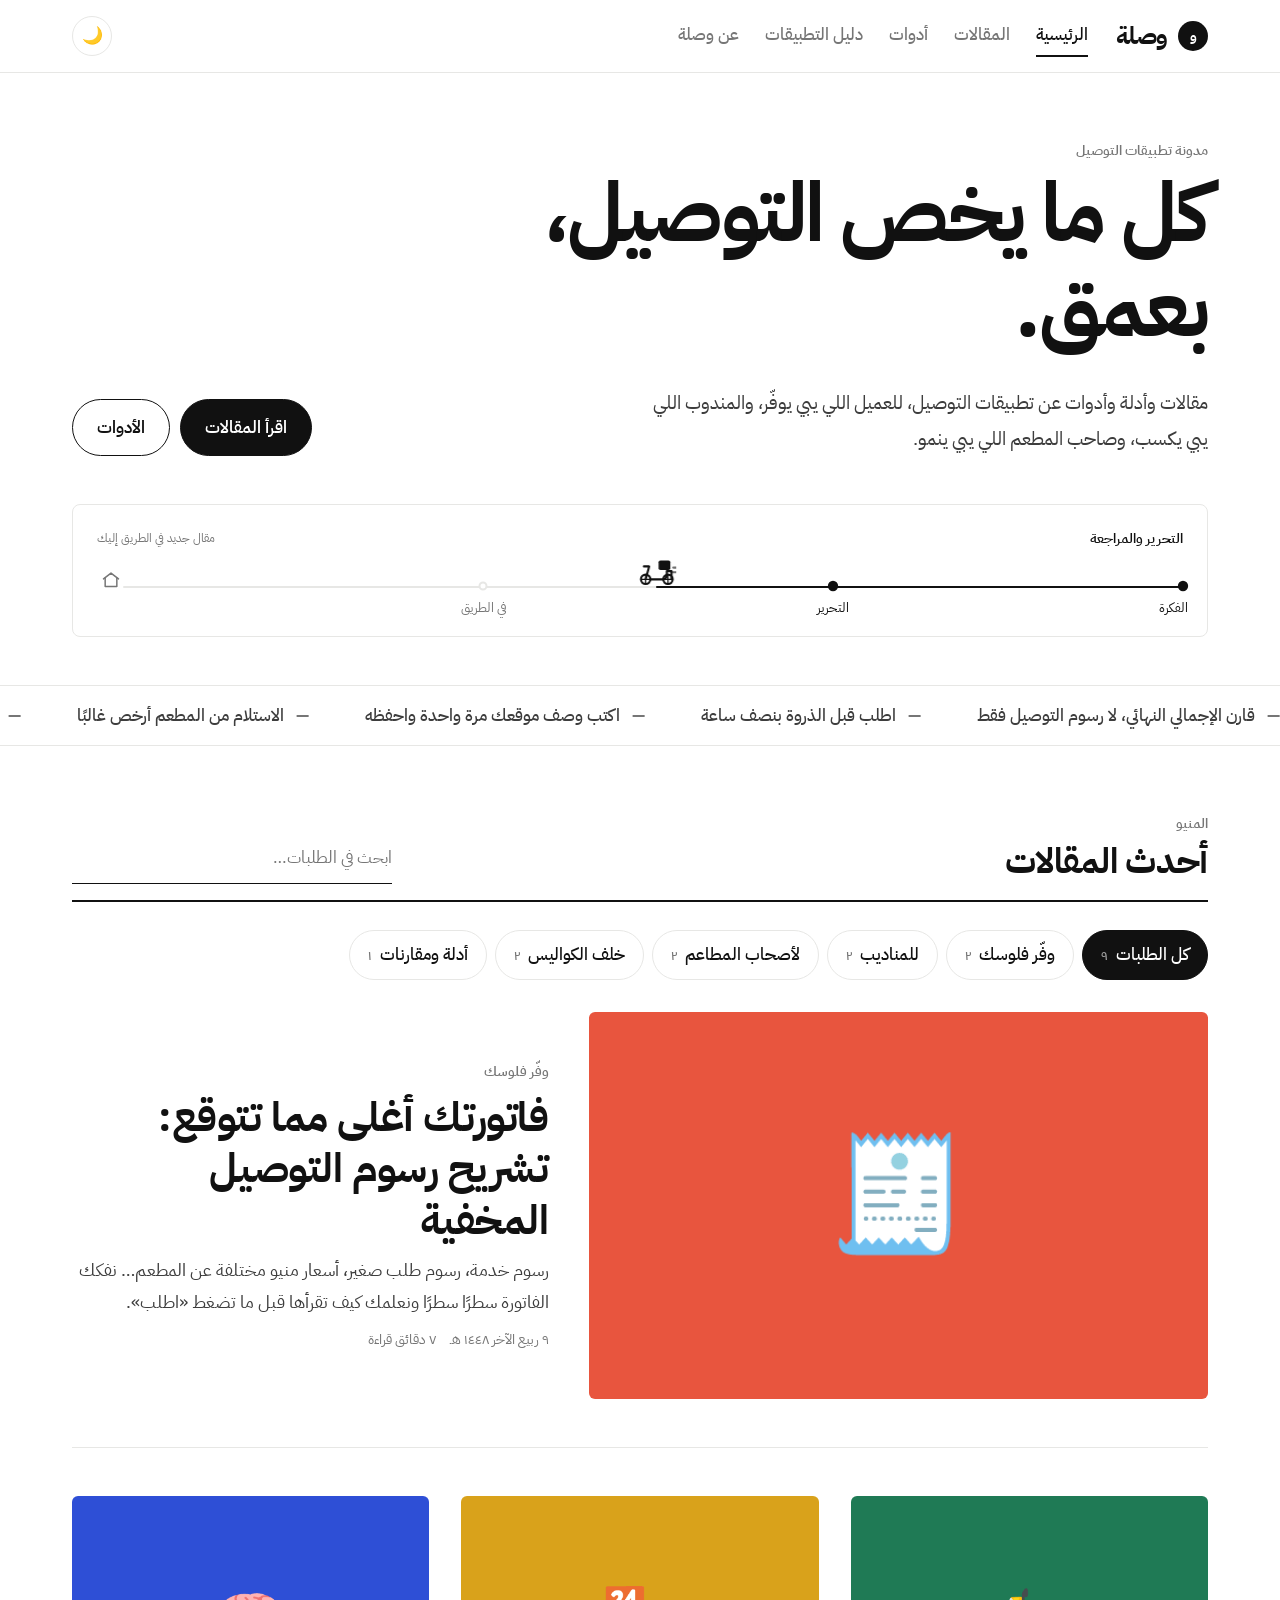
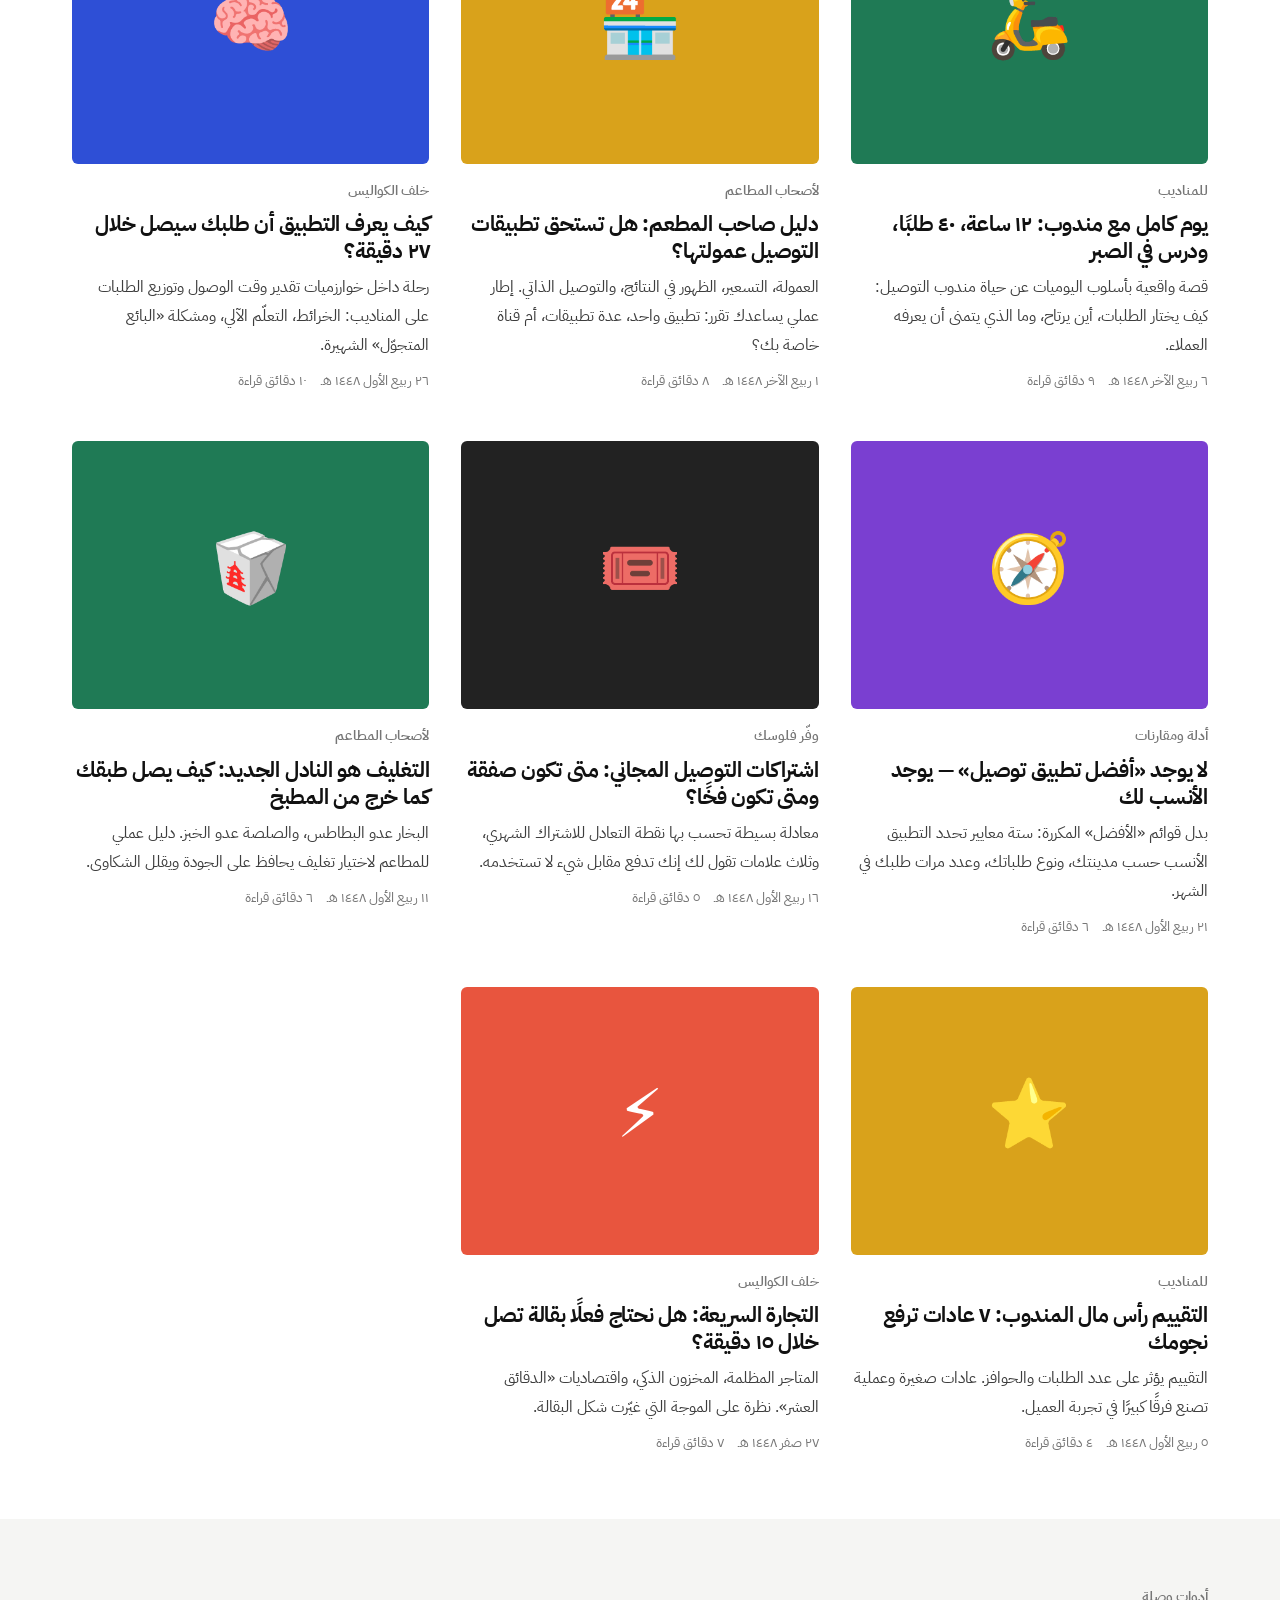
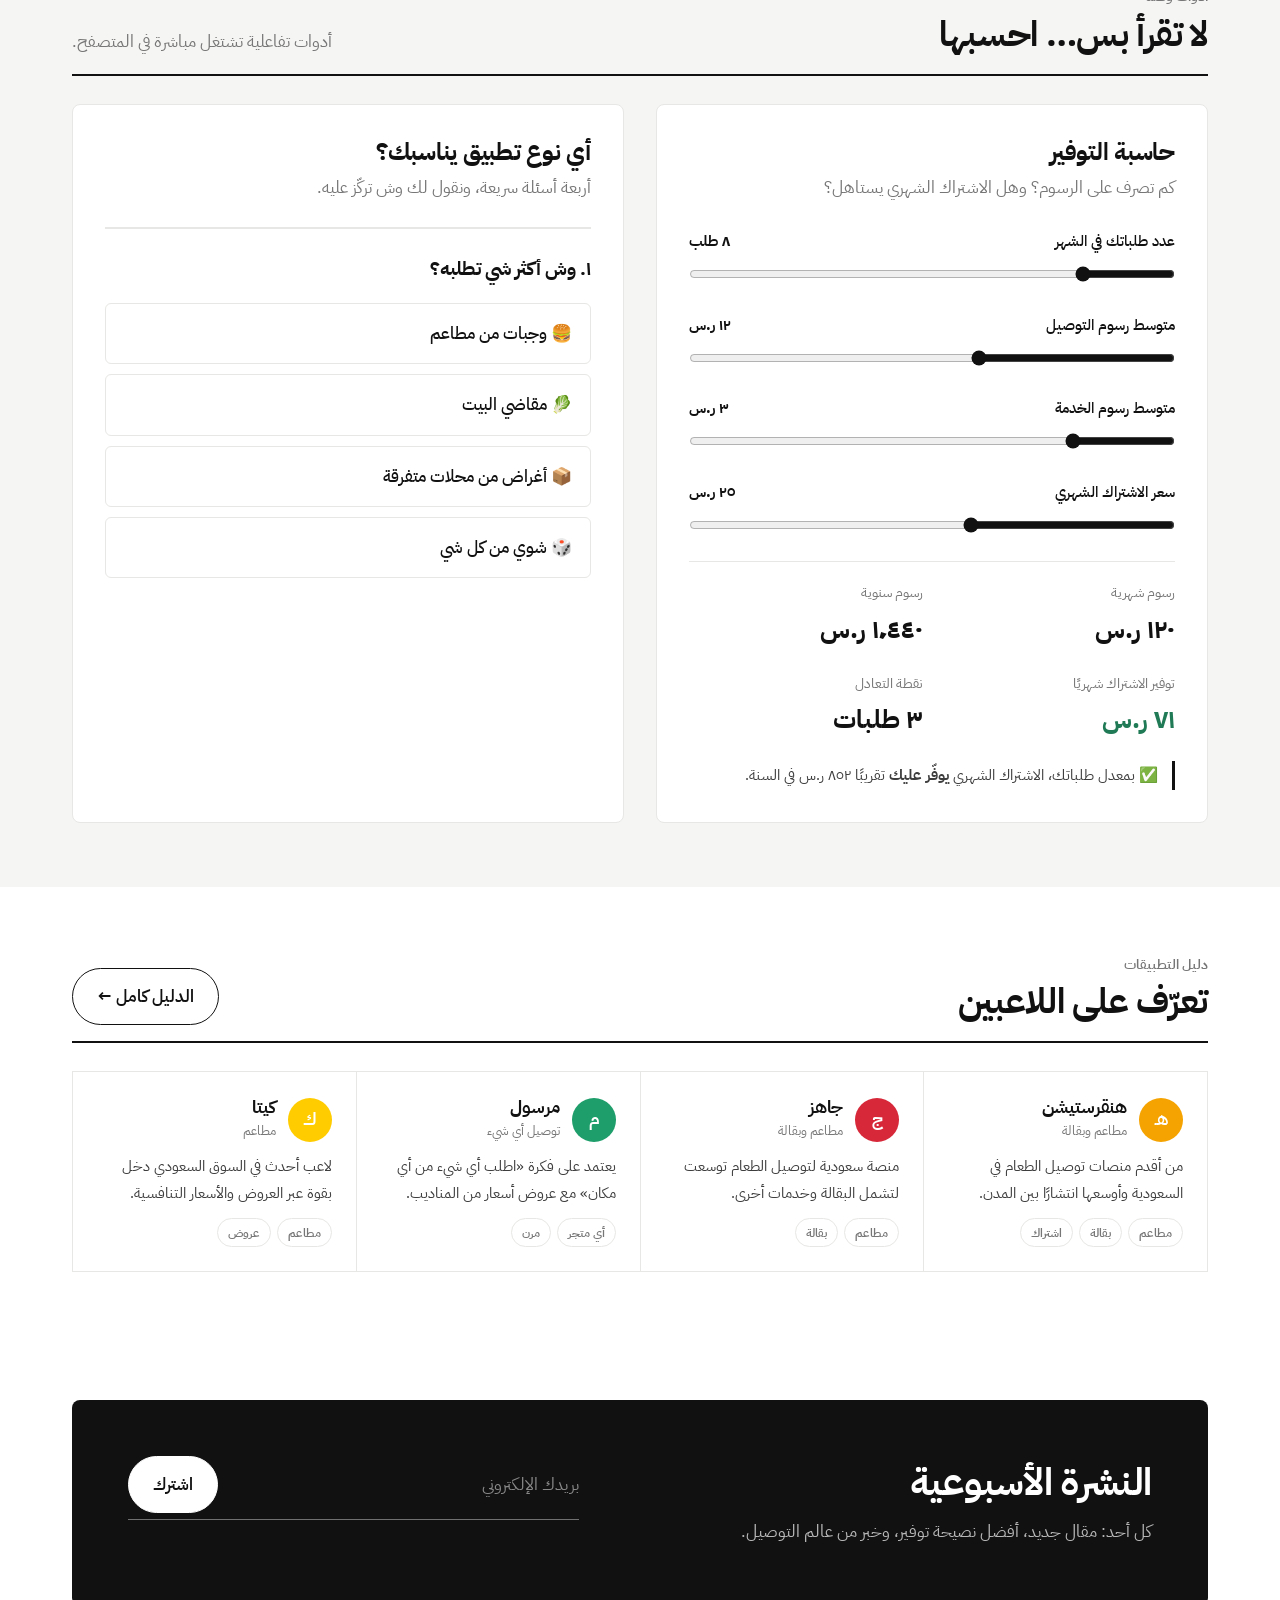
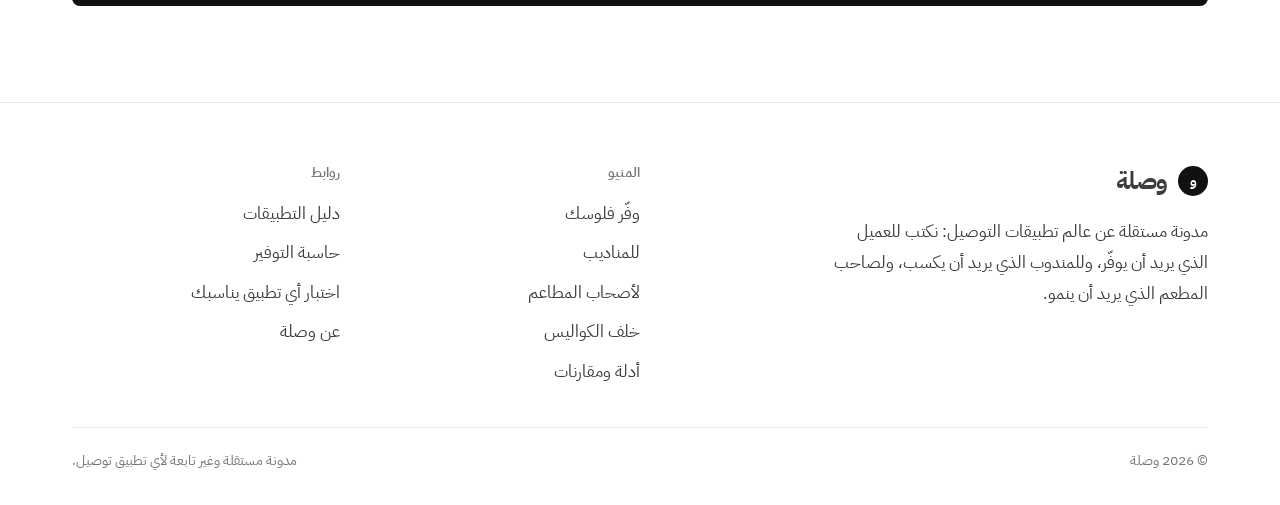
==== index.html @ 99176d42 "Add smooth animated order-tracking component A shared tracker (js/tracker.js) with a line-drawn ride" ====
<!DOCTYPE html>
<html lang="ar" dir="rtl">
<head>
  <meta charset="UTF-8" />
  <meta name="viewport" content="width=device-width, initial-scale=1.0" />
  <title>وصلة — مدونة تطبيقات التوصيل</title>
  <meta name="description" content="وصلة: مدونة عربية متخصصة في تطبيقات التوصيل — نصائح للتوفير، أدلة للمناديب وأصحاب المطاعم، وأدوات تفاعلية." />
  <link rel="icon" href="data:image/svg+xml,<svg xmlns='http://www.w3.org/2000/svg' viewBox='0 0 100 100'><text y='.9em' font-size='90'>🛵</text></svg>" />
  <link rel="preconnect" href="https://fonts.googleapis.com" />
  <link rel="preconnect" href="https://fonts.gstatic.com" crossorigin />
  <link href="https://fonts.googleapis.com/css2?family=IBM+Plex+Sans+Arabic:wght@400;500;600;700&family=Tajawal:wght@500;700;800;900&display=swap" rel="stylesheet" />
  <link rel="stylesheet" href="css/style.css" />
</head>
<body data-page="home">
  <div id="header"></div>

  <main id="main">
    <!-- الهيرو: المدونة كأنها طلب توصيل -->
    <section class="hero">
      <div class="container">
        <div class="eyebrow">مدونة تطبيقات التوصيل</div>
        <h1 class="hero-title">كل ما يخص التوصيل، بعمق.</h1>
        <div class="hero-sub">
          <p>مقالات وأدلة وأدوات عن تطبيقات التوصيل، للعميل اللي يبي يوفّر، والمندوب اللي يبي يكسب، وصاحب المطعم اللي يبي ينمو.</p>
          <div class="hero-cta">
            <a href="#menu" class="btn btn-primary">اقرأ المقالات</a>
            <a href="#tools" class="btn btn-ghost">الأدوات</a>
          </div>
        </div>
        <div class="hero-track" aria-hidden="true">
          <div class="hero-track-head">
            <span class="status-text" id="heroTrackText">تم استلام الفكرة</span>
            <small>مقال جديد في الطريق إليك</small>
          </div>
          <div id="heroTrack"></div>
        </div>
      </div>
    </section>

    <div class="ticker" aria-label="نصائح سريعة"><div class="ticker-track" id="ticker"></div></div>

    <!-- المقالات -->
    <section id="menu">
      <div class="container">
        <div class="sec-head">
          <div>
            <div class="eyebrow">المنيو</div>
            <h2>أحدث المقالات</h2>
          </div>
          <label class="search-box">
            <input id="search" type="search" placeholder="ابحث في الطلبات…" aria-label="ابحث في المقالات" />
          </label>
        </div>
        <div class="menu-tabs" id="menuTabs" role="tablist"></div>
        <div class="posts" id="posts"></div>
      </div>
    </section>

    <!-- الأدوات -->
    <section id="tools" class="soft">
      <div class="container">
        <div class="sec-head">
          <div>
            <div class="eyebrow">أدوات وصلة</div>
            <h2>لا تقرأ بس… احسبها</h2>
          </div>
          <p>أدوات تفاعلية تشتغل مباشرة في المتصفح.</p>
        </div>
        <div class="tools">
          <div class="tool">
            <h3>حاسبة التوفير</h3>
            <p>كم تصرف على الرسوم؟ وهل الاشتراك الشهري يستاهل؟</p>
            <div class="field">
              <label for="cOrders">عدد طلباتك في الشهر <output for="cOrders"></output></label>
              <input type="range" id="cOrders" min="1" max="40" value="8" />
            </div>
            <div class="field">
              <label for="cFee">متوسط رسوم التوصيل <output for="cFee"></output></label>
              <input type="range" id="cFee" min="0" max="30" value="12" />
            </div>
            <div class="field">
              <label for="cService">متوسط رسوم الخدمة <output for="cService"></output></label>
              <input type="range" id="cService" min="0" max="15" value="3" />
            </div>
            <div class="field">
              <label for="cSub">سعر الاشتراك الشهري <output for="cSub"></output></label>
              <input type="range" id="cSub" min="0" max="60" value="25" />
            </div>
            <div class="result-box">
              <div><span>رسوم شهرية</span><b id="rMonthly"></b></div>
              <div><span>رسوم سنوية</span><b id="rYearly"></b></div>
              <div class="save"><span>توفير الاشتراك شهريًا</span><b id="rSave"></b></div>
              <div><span>نقطة التعادل</span><b id="rBreak"></b></div>
            </div>
            <div class="tip" id="calcTip"></div>
          </div>

          <div class="tool">
            <h3>أي نوع تطبيق يناسبك؟</h3>
            <p>أربعة أسئلة سريعة، ونقول لك وش تركّز عليه.</p>
            <div id="quiz"></div>
          </div>
        </div>
      </div>
    </section>

    <!-- دليل التطبيقات -->
    <section>
      <div class="container">
        <div class="sec-head">
          <div>
            <div class="eyebrow">دليل التطبيقات</div>
            <h2>تعرّف على اللاعبين</h2>
          </div>
          <a href="apps.html" class="btn btn-ghost">الدليل كامل ←</a>
        </div>
        <div class="apps" id="appsPreview"></div>
      </div>
    </section>

    <!-- النشرة -->
    <section>
      <div class="container">
        <div class="newsletter">
          <div>
            <h2>النشرة الأسبوعية</h2>
            <p>كل أحد: مقال جديد، أفضل نصيحة توفير، وخبر من عالم التوصيل.</p>
          </div>
          <div>
            <form class="nl-form" id="nlForm" novalidate>
              <input id="nlEmail" type="email" placeholder="بريدك الإلكتروني" aria-label="البريد الإلكتروني" />
              <button class="btn btn-primary" type="submit">اشترك</button>
            </form>
            <div class="nl-msg" id="nlMsg" aria-live="polite"></div>
          </div>
        </div>
      </div>
    </section>
  </main>

  <div id="footer"></div>

  <script src="js/data.js"></script>
  <script src="js/tracker.js"></script>
  <script src="js/main.js"></script>
</body>
</html>
---- css/style.css ----
/* ============================================
   وصلة — تصميم تحريري بسيط (أبيض وأسود)
   ============================================ */

:root {
  --bg: #ffffff;
  --bg-soft: #f5f5f3;
  --surface: #ffffff;
  --ink: #111111;
  --ink-soft: #3d3d3d;
  --muted: #767676;
  --line: #e7e7e5;
  --accent: #111111;
  --accent-ink: #ffffff;
  --good: #1f7a55;
  --c1: #e8553e; --c2: #1f7a55; --c3: #2e4fd6; --c4: #d9a21b; --c5: #7a3fd1; --c6: #222222;
  --max: 1200px;
  color-scheme: light;
}
@media (prefers-color-scheme: dark) {
  :root:not([data-theme="light"]) {
    --bg: #0f0f0f; --bg-soft: #1a1a1a; --surface: #141414; --ink: #f2f2f0; --ink-soft: #cfcfcc;
    --muted: #8c8c88; --line: #2a2a28; --accent: #f2f2f0; --accent-ink: #0f0f0f; --good: #4cc793;
    color-scheme: dark;
  }
}
:root[data-theme="dark"] {
  --bg: #0f0f0f; --bg-soft: #1a1a1a; --surface: #141414; --ink: #f2f2f0; --ink-soft: #cfcfcc;
  --muted: #8c8c88; --line: #2a2a28; --accent: #f2f2f0; --accent-ink: #0f0f0f; --good: #4cc793;
  color-scheme: dark;
}

* { box-sizing: border-box; margin: 0; padding: 0; }
html { scroll-behavior: smooth; }
body {
  font-family: "IBM Plex Sans Arabic", system-ui, sans-serif;
  background: var(--bg); color: var(--ink); line-height: 1.85; font-size: 17px;
  overflow-x: hidden; -webkit-font-smoothing: antialiased;
}
a { color: inherit; text-decoration: none; }
button { font: inherit; cursor: pointer; border: 0; background: none; color: inherit; }
input { font: inherit; color: inherit; }
.container { width: 100%; max-width: var(--max); margin-inline: auto; padding-inline: 16px; }
@media (min-width: 700px) { .container { padding-inline: 32px; } }
h1, h2, h3, h4 { line-height: 1.3; font-weight: 700; letter-spacing: -0.01em; }

.skip { position: absolute; inset-inline-start: -999px; }
.skip:focus { inset-inline-start: 16px; top: 16px; background: var(--ink); color: var(--bg); padding: 8px 14px; z-index: 100; }

/* ---------- Header ---------- */
#header { position: sticky; top: 0; z-index: 50; }
.site-header { position: relative; background: var(--bg); border-bottom: 1px solid var(--line); }
.nav { display: flex; align-items: center; gap: 28px; height: 72px; }
.logo { display: flex; align-items: center; gap: 10px; font-weight: 700; font-size: 1.5rem; letter-spacing: -0.02em; }
.logo-mark { width: 30px; height: 30px; border-radius: 50%; background: var(--ink); color: var(--bg); display: grid; place-items: center; font-size: .9rem; }
.logo small { display: none; }
.nav-links { display: flex; gap: 26px; }
.nav-links a { font-weight: 500; color: var(--muted); transition: color .2s; padding: 4px 0; border-bottom: 2px solid transparent; }
.nav-links a:hover, .nav-links a.active { color: var(--ink); }
.nav-links a.active { border-color: var(--ink); }
.nav-actions { display: flex; gap: 8px; margin-inline-start: auto; }
.icon-btn { width: 40px; height: 40px; border-radius: 50%; display: grid; place-items: center; border: 1px solid var(--line); transition: .2s; }
.icon-btn:hover { border-color: var(--ink); }
.menu-btn { display: none; }
@media (max-width: 860px) {
  .menu-btn { display: grid; }
  .nav-links { position: absolute; top: 72px; inset-inline: 0; flex-direction: column; gap: 0; background: var(--bg); border-bottom: 1px solid var(--line); padding: 8px 16px 16px; display: none; }
  .nav-links a { padding: 12px 0; border-bottom: 1px solid var(--line); }
  .nav-links a.active { border-color: var(--line); }
  .nav-links.open { display: flex; }
}

/* ---------- Buttons & labels ---------- */
.btn { display: inline-flex; align-items: center; gap: 8px; padding: 12px 24px; border-radius: 999px; font-weight: 600; transition: .2s; white-space: nowrap; border: 1px solid var(--ink); }
.btn-primary { background: var(--accent); color: var(--accent-ink); }
.btn-primary:hover { opacity: .85; }
.btn-ghost { background: transparent; }
.btn-ghost:hover { background: var(--ink); color: var(--bg); }
.chip { font-size: .85rem; font-weight: 600; color: var(--muted); }
.chip.sky { font-size: .78rem; border: 1px solid var(--line); padding: 2px 10px; border-radius: 999px; }

/* ---------- Hero ---------- */
.hero { padding: 64px 0 48px; border-bottom: 1px solid var(--line); }
.hero-title { font-size: clamp(2.4rem, 7vw, 5.2rem); font-weight: 700; line-height: 1.15; letter-spacing: -0.03em; max-width: 14ch; }
.hero-sub { display: flex; justify-content: space-between; align-items: end; gap: 24px; flex-wrap: wrap; margin-top: 28px; }
.hero-sub p { font-size: 1.2rem; color: var(--ink-soft); max-width: 560px; }
.hero-cta { display: flex; gap: 10px; flex-wrap: wrap; }

/* ---------- Sections ---------- */
section { padding: 64px 0; }
.sec-head { display: flex; align-items: end; justify-content: space-between; gap: 16px; margin-bottom: 28px; flex-wrap: wrap; padding-bottom: 16px; border-bottom: 2px solid var(--ink); }
.sec-head h2 { font-size: clamp(1.6rem, 3vw, 2.2rem); }
.sec-head p { color: var(--muted); }
.eyebrow { color: var(--muted); font-weight: 600; font-size: .9rem; margin-bottom: 2px; }
.soft { background: var(--bg-soft); }

/* Ticker: شريط نصائح هادئ */
.ticker { border-bottom: 1px solid var(--line); overflow: hidden; padding: 14px 0; }
.ticker-track { display: flex; gap: 56px; width: max-content; animation: marquee 50s linear infinite; }
.ticker-track span { color: var(--ink-soft); white-space: nowrap; font-weight: 500; }
.ticker-track span::before { content: "—"; margin-inline-end: 12px; color: var(--muted); }
@keyframes marquee { to { transform: translateX(50%); } }
@media (prefers-reduced-motion: reduce) { *, *::before, *::after { animation: none !important; transition: none !important; } }

/* Tabs */
.menu-tabs { display: flex; gap: 8px; overflow-x: auto; scrollbar-width: none; margin-bottom: 8px; }
.menu-tabs::-webkit-scrollbar { display: none; }
.menu-tab { padding: 8px 18px; border-radius: 999px; border: 1px solid var(--line); font-weight: 500; white-space: nowrap; transition: .2s; }
.menu-tab:hover { border-color: var(--ink); }
.menu-tab.active { background: var(--ink); color: var(--bg); border-color: var(--ink); }
.menu-tab .count { color: var(--muted); font-size: .8rem; margin-inline-start: 4px; }
.menu-tab.active .count { color: inherit; opacity: .6; }

/* ---------- Post cards ---------- */
.posts { display: grid; grid-template-columns: repeat(3, 1fr); gap: 48px 32px; margin-top: 32px; }
@media (max-width: 980px) { .posts { grid-template-columns: repeat(2, 1fr); } }
@media (max-width: 620px) { .posts { grid-template-columns: 1fr; gap: 36px; } }
.post { display: flex; flex-direction: column; gap: 14px; }
.post-cover { aspect-ratio: 4/3; border-radius: 6px; position: relative; overflow: hidden; display: flex; align-items: flex-end; padding: 18px; color: #fff; }
.post-cover .emoji { position: absolute; top: 50%; left: 50%; transform: translate(-50%, -55%); font-size: 4.2rem; transition: transform .4s; }
.post:hover .post-cover .emoji { transform: translate(-50%, -55%) scale(1.08); }
.post-cover .cover-label { position: relative; font-weight: 700; font-size: 1rem; opacity: .9; }
.post-cover .eta { display: none; }
.post-body { display: flex; flex-direction: column; gap: 8px; }
.post-body h3 { font-size: 1.3rem; transition: opacity .2s; }
.post:hover h3 { text-decoration: underline; text-underline-offset: 6px; text-decoration-thickness: 1px; }
.post-body p { color: var(--ink-soft); font-size: .98rem; display: -webkit-box; -webkit-line-clamp: 3; -webkit-box-orient: vertical; overflow: hidden; }
.receipt { display: flex; gap: 14px; font-size: .85rem; color: var(--muted); }
.receipt b { display: none; }

.post.featured { grid-column: 1 / -1; display: grid; grid-template-columns: 1.3fr 1fr; gap: 40px; align-items: center; padding-bottom: 48px; border-bottom: 1px solid var(--line); }
.post.featured .post-cover { aspect-ratio: 16/10; }
.post.featured .post-cover .emoji { font-size: 7rem; }
.post.featured h3 { font-size: clamp(1.7rem, 3.2vw, 2.6rem); line-height: 1.25; }
.post.featured .post-body p { font-size: 1.1rem; -webkit-line-clamp: 4; }
@media (max-width: 800px) { .post.featured { grid-template-columns: 1fr; gap: 18px; } }

.bg-orange { background: var(--c1); } .bg-mint { background: var(--c2); } .bg-sky { background: var(--c3); }
.bg-sun { background: var(--c4); } .bg-lilac { background: var(--c5); } .bg-rose { background: var(--c6); }

/* ---------- Tools ---------- */
.tools { display: grid; grid-template-columns: 1fr 1fr; gap: 32px; }
@media (max-width: 900px) { .tools { grid-template-columns: 1fr; } }
.tool { background: var(--surface); border: 1px solid var(--line); border-radius: 8px; padding: 32px; }
.tool h3 { font-size: 1.5rem; margin-bottom: 4px; }
.tool > p { color: var(--muted); margin-bottom: 24px; }
.field { margin-bottom: 18px; }
.field label { display: flex; justify-content: space-between; font-weight: 500; font-size: .95rem; margin-bottom: 6px; }
.field label output { font-weight: 700; }
input[type="range"] { width: 100%; accent-color: var(--ink); }
.result-box { border-top: 1px solid var(--line); padding-top: 18px; display: grid; grid-template-columns: repeat(2, 1fr); gap: 18px; margin-top: 8px; }
.result-box span { display: block; font-size: .85rem; color: var(--muted); }
.result-box b { font-size: 1.6rem; }
.result-box .save b { color: var(--good); }
.tip { margin-top: 18px; font-size: .95rem; color: var(--ink-soft); border-inline-start: 3px solid var(--ink); padding-inline-start: 14px; }
.quiz-q { font-weight: 700; font-size: 1.2rem; margin-bottom: 16px; }
.quiz-opts { display: grid; gap: 10px; }
.quiz-opt { text-align: start; padding: 14px 18px; border-radius: 6px; border: 1px solid var(--line); font-weight: 500; transition: .2s; }
.quiz-opt:hover { border-color: var(--ink); background: var(--bg-soft); }
.quiz-progress { height: 2px; background: var(--line); margin-bottom: 22px; }
.quiz-progress i { display: block; height: 100%; background: var(--ink); transition: width .4s; }
.quiz-result { text-align: center; padding: 8px 0; }
.quiz-result .big { font-size: 3rem; }
.quiz-result h4 { font-size: 1.6rem; margin: 6px 0; }
.quiz-result p { color: var(--ink-soft); margin-bottom: 20px; }

/* ---------- Apps ---------- */
.apps { display: grid; grid-template-columns: repeat(4, 1fr); border-top: 1px solid var(--line); border-inline-start: 1px solid var(--line); }
@media (max-width: 980px) { .apps { grid-template-columns: repeat(2, 1fr); } }
@media (max-width: 480px) { .apps { grid-template-columns: 1fr; } }
.app { padding: 24px; border-bottom: 1px solid var(--line); border-inline-end: 1px solid var(--line); display: flex; flex-direction: column; gap: 10px; transition: background .2s; }
.app:hover { background: var(--bg-soft); }
.app-top { display: flex; gap: 12px; align-items: center; }
.app-icon { width: 44px; height: 44px; border-radius: 50%; display: grid; place-items: center; font-weight: 700; color: #fff; }
.app h4 { font-size: 1.1rem; }
.app .type { font-size: .82rem; color: var(--muted); }
.app p { font-size: .92rem; color: var(--ink-soft); }
.app .tags { display: flex; gap: 6px; flex-wrap: wrap; margin-top: auto; }

.compare-wrap { overflow-x: auto; }
table.compare { width: 100%; border-collapse: collapse; min-width: 640px; }
.compare th, .compare td { padding: 16px 12px; text-align: start; border-bottom: 1px solid var(--line); }
.compare th { font-size: .85rem; color: var(--muted); font-weight: 600; border-bottom: 2px solid var(--ink); }
.compare td.yes { color: var(--good); font-weight: 600; }
.compare td.no { color: var(--muted); }

/* ---------- Newsletter ---------- */
.newsletter { background: var(--ink); color: var(--bg); border-radius: 8px; padding: 56px; display: grid; grid-template-columns: 1.2fr 1fr; gap: 32px; align-items: center; }
.newsletter h2 { font-size: clamp(1.7rem, 3.5vw, 2.4rem); }
.newsletter p { opacity: .7; margin-top: 8px; }
.nl-form { display: flex; gap: 8px; border-bottom: 1px solid color-mix(in srgb, var(--bg) 40%, transparent); padding-bottom: 6px; }
.nl-form input { flex: 1; min-width: 0; border: 0; background: transparent; padding: 10px 0; outline: none; color: var(--bg); }
.nl-form input::placeholder { color: var(--bg); opacity: .5; }
.nl-form .btn { background: var(--bg); color: var(--ink); border-color: var(--bg); }
.nl-msg { margin-top: 10px; font-size: .9rem; min-height: 1.4em; }
@media (max-width: 800px) { .newsletter { grid-template-columns: 1fr; padding: 32px 22px; } }

/* ---------- Footer ---------- */
.site-footer { border-top: 1px solid var(--line); padding: 56px 0 32px; margin-top: 32px; color: var(--ink-soft); }
.foot-grid { display: grid; grid-template-columns: 2fr 1fr 1fr; gap: 32px; }
.foot-grid h5 { font-size: .9rem; color: var(--muted); font-weight: 600; margin-bottom: 12px; }
.foot-grid ul { list-style: none; display: grid; gap: 8px; }
.foot-grid a:hover { color: var(--ink); text-decoration: underline; }
.copy { margin-top: 40px; padding-top: 20px; border-top: 1px solid var(--line); font-size: .85rem; color: var(--muted); display: flex; justify-content: space-between; flex-wrap: wrap; gap: 8px; }
@media (max-width: 700px) { .foot-grid { grid-template-columns: 1fr; } }

/* ---------- Article ---------- */
.tracker { position: sticky; top: 72px; z-index: 40; background: var(--bg); border-bottom: 1px solid var(--line); }
.tracker-inner { display: flex; align-items: center; gap: 28px; height: 64px; }
.tracker-status { min-width: 180px; font-size: .88rem; font-weight: 600; display: flex; gap: 10px; align-items: center; }
.tracker-status .dot { width: 7px; height: 7px; border-radius: 50%; background: var(--ink); flex: none; animation: pulse 1.6s ease-in-out infinite; }
.status-text { transition: opacity .18s, transform .18s; }
.status-text.out { opacity: 0; transform: translateY(-4px); }
@keyframes pulse { 50% { opacity: .2; transform: scale(.7); } }
@media (max-width: 560px) { .tracker-inner { gap: 16px; } .tracker-status { min-width: 0; font-size: .8rem; } }

/* مكوّن التتبع */
.track { position: relative; flex: 1; height: 40px; margin-inline-end: 22px; }
.track-line { position: absolute; inset-inline: 0; top: 50%; height: 2px; background: var(--line); border-radius: 2px; overflow: hidden; }
.track-fill { position: absolute; inset: 0; background: var(--ink); transform: scaleX(0); transform-origin: right; }
.stop { position: absolute; top: 50%; inset-inline-start: calc(var(--at) * 100%); translate: 50% -50%; }
.stop i { display: block; width: 9px; height: 9px; border-radius: 50%; background: var(--bg); border: 2px solid var(--line); transition: border-color .3s, background .3s, scale .3s; }
.stop.passed i { border-color: var(--ink); background: var(--ink); scale: 1.15; }
.stop em { position: absolute; top: 14px; left: 50%; translate: -50% 0; font-style: normal; font-size: .72rem; white-space: nowrap; color: var(--muted); transition: color .3s; }
.stop.passed em { color: var(--ink); }
.stop:first-of-type em { left: auto; right: 0; translate: 0 0; }
.track-home { position: absolute; inset-inline-end: -22px; top: 50%; translate: 0 -55%; width: 20px; color: var(--muted); transition: color .3s; }
.track-home .check { stroke-dasharray: 12; stroke-dashoffset: 12; transition: stroke-dashoffset .5s .15s ease; }
.track.arrived .track-home { color: var(--ink); }
.track.arrived .track-home .check { stroke-dashoffset: 0; }
.track.arrived .track-home svg { animation: land .5s ease; }
@keyframes land { 40% { transform: translateY(-4px); } }
.track-rider { position: absolute; top: 50%; inset-inline-start: 0; width: 40px; margin-top: -29px; margin-inline-start: -20px; color: var(--ink); will-change: transform; }
.track-rider svg { display: block; transition: transform .3s; }
.track.reverse .track-rider svg { transform: scaleX(-1); }
.track.arrived .track-rider { opacity: 0; transition: opacity .3s .2s; }
.track-rider .wheel { transform-box: fill-box; transform-origin: center; }
.track.moving .track-rider .wheel { animation: spin .5s linear infinite; }
.track.moving .track-rider svg { animation: bob .35s ease-in-out infinite; }
.track-rider .speed { opacity: 0; transition: opacity .2s; }
.track.moving .track-rider .speed { opacity: .6; }
@keyframes spin { to { transform: rotate(-360deg); } }
@keyframes bob { 50% { translate: 0 -1.5px; } }
@media (max-width: 700px) { .tracker .stop em { display: none; } }

/* تتبع الصفحة الرئيسية */
.hero-track { margin-top: 48px; padding: 20px 24px 30px; border: 1px solid var(--line); border-radius: 8px; }
.hero-track-head { display: flex; justify-content: space-between; align-items: center; gap: 12px; margin-bottom: 14px; font-size: .9rem; }
.hero-track-head .status-text { font-weight: 600; }
.hero-track-head small { color: var(--muted); }
.hero-track .track { margin-inline-end: 26px; }
.hero-track .stop em { font-size: .8rem; }

.article-hero { padding: 56px 0 32px; display: flex; flex-direction: column; }
.article-hero > :not(.cover) { max-width: 820px; }
.article-hero h1 { font-size: clamp(2rem, 5vw, 3.4rem); line-height: 1.2; letter-spacing: -0.02em; margin: 14px 0 18px; }
.article-hero .cover { order: 9; border-radius: 6px; height: clamp(220px, 40vw, 440px); display: grid; place-items: center; font-size: 7rem; margin-top: 32px; }
.meta { display: flex; gap: 20px; flex-wrap: wrap; color: var(--muted); font-size: .92rem; padding-top: 16px; border-top: 1px solid var(--line); }
.article-layout { display: grid; grid-template-columns: minmax(0, 1fr) 260px; gap: 64px; align-items: start; }
@media (max-width: 960px) { .article-layout { grid-template-columns: 1fr; } .toc { display: none; } }
.prose { font-size: 1.15rem; max-width: 700px; }
.prose h2 { font-size: 1.75rem; margin: 44px 0 14px; scroll-margin-top: 130px; }
.prose p { margin-bottom: 20px; color: var(--ink-soft); }
.prose ul, .prose ol { margin: 0 0 22px; padding-inline-start: 24px; color: var(--ink-soft); }
.prose li { margin-bottom: 10px; }
.prose strong { color: var(--ink); }
.prose a { text-decoration: underline; text-underline-offset: 4px; }
.callout { display: flex; gap: 14px; border-inline-start: 3px solid var(--ink); background: var(--bg-soft); padding: 18px 20px; margin: 28px 0; }
.callout p { margin: 0; color: var(--ink); }
.toc { position: sticky; top: 130px; }
.toc h4 { font-size: .85rem; color: var(--muted); font-weight: 600; margin-bottom: 12px; }
.toc ol { list-style: none; border-inline-start: 1px solid var(--line); }
.toc a { display: block; padding: 8px 16px; font-size: .93rem; color: var(--muted); border-inline-start: 2px solid transparent; margin-inline-start: -1px; line-height: 1.6; }
.toc a:hover { color: var(--ink); }
.toc a.active { color: var(--ink); border-color: var(--ink); font-weight: 600; }
.rate { margin-top: 48px; border-top: 1px solid var(--line); padding-top: 32px; text-align: center; }
.stars { display: flex; justify-content: center; gap: 6px; margin-top: 12px; direction: ltr; }
.stars button { font-size: 1.8rem; filter: grayscale(1); opacity: .35; transition: .15s; }
.stars button.on { filter: none; opacity: 1; }
.delivered { display: none; margin-top: 40px; text-align: center; padding: 28px; border: 1px solid var(--line); border-radius: 8px; }
.delivered.show { display: block; animation: pop .4s ease; }
@keyframes pop { from { transform: translateY(8px); opacity: 0; } }

/* Search */
.search-box { display: flex; align-items: center; gap: 8px; border-bottom: 1px solid var(--ink); padding: 4px 0; max-width: 320px; width: 100%; }
.search-box input { border: 0; outline: none; background: transparent; padding: 6px 0; flex: 1; min-width: 0; }
.empty { text-align: center; color: var(--muted); padding: 48px 0; grid-column: 1 / -1; }

.page-hero { padding: 64px 0 24px; }
.page-hero h1 { font-size: clamp(2.2rem, 6vw, 4rem); letter-spacing: -0.03em; }
.page-hero p { color: var(--ink-soft); max-width: 640px; margin-top: 14px; font-size: 1.2rem; }

.glossary { display: grid; grid-template-columns: repeat(3, 1fr); column-gap: 32px; border-top: 1px solid var(--line); }
@media (max-width: 900px) { .glossary { grid-template-columns: 1fr 1fr; } }
@media (max-width: 560px) { .glossary { grid-template-columns: 1fr; } }
.term { padding: 24px 0; border-bottom: 1px solid var(--line); }
.term b { display: block; font-size: 1.15rem; margin-bottom: 4px; }
.term span { font-size: .95rem; color: var(--ink-soft); }
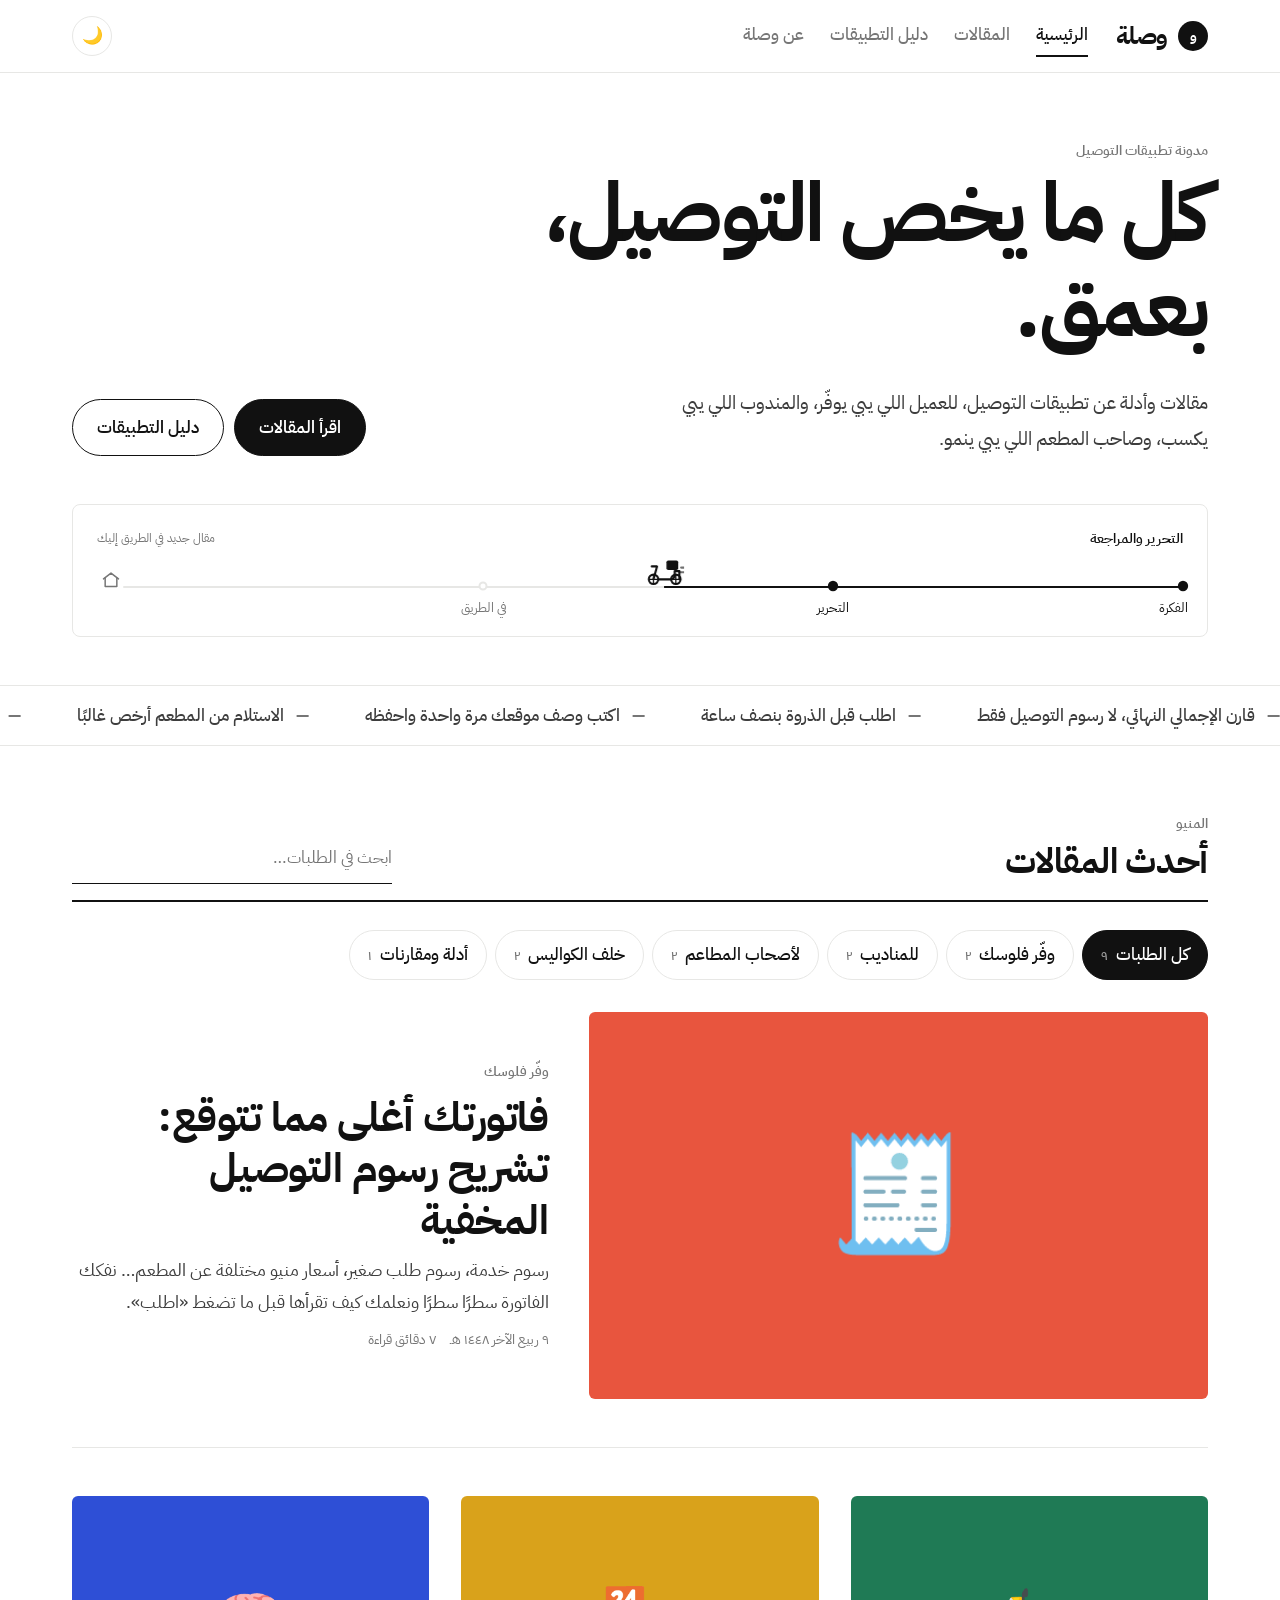
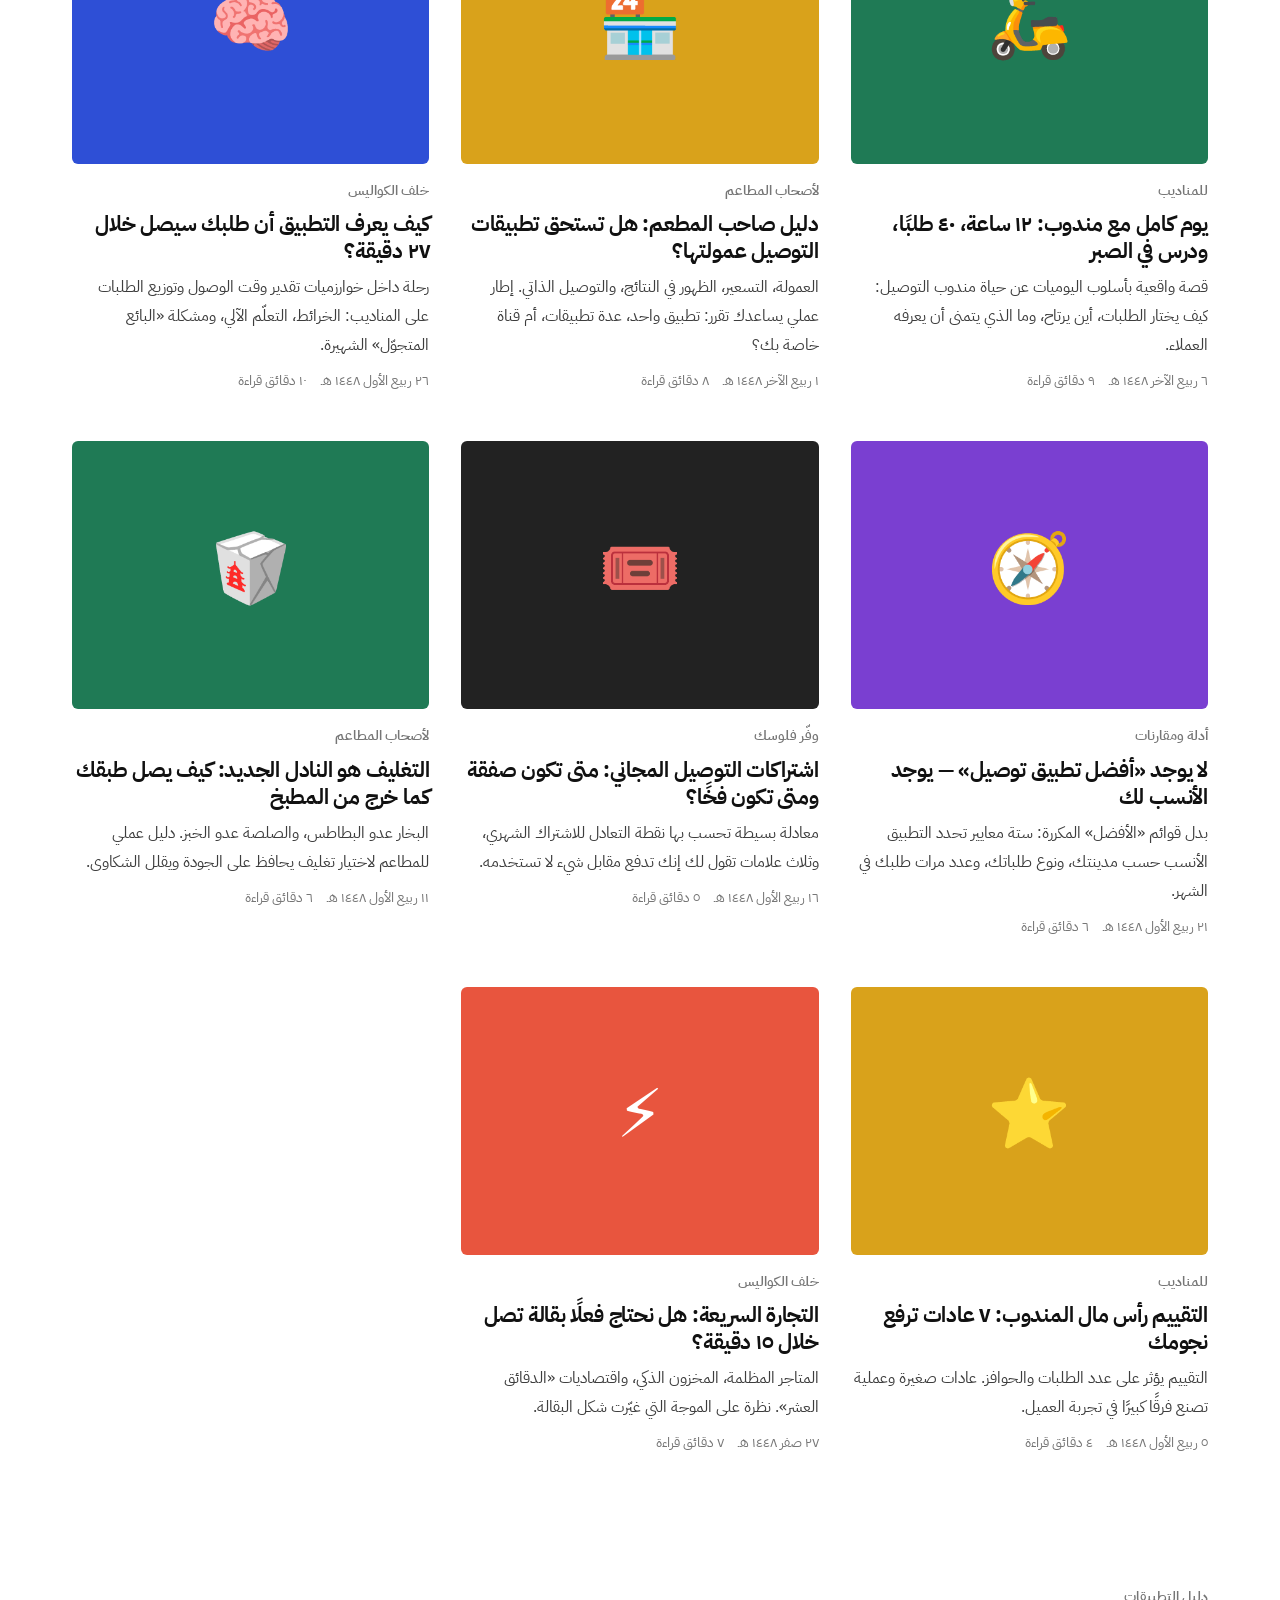
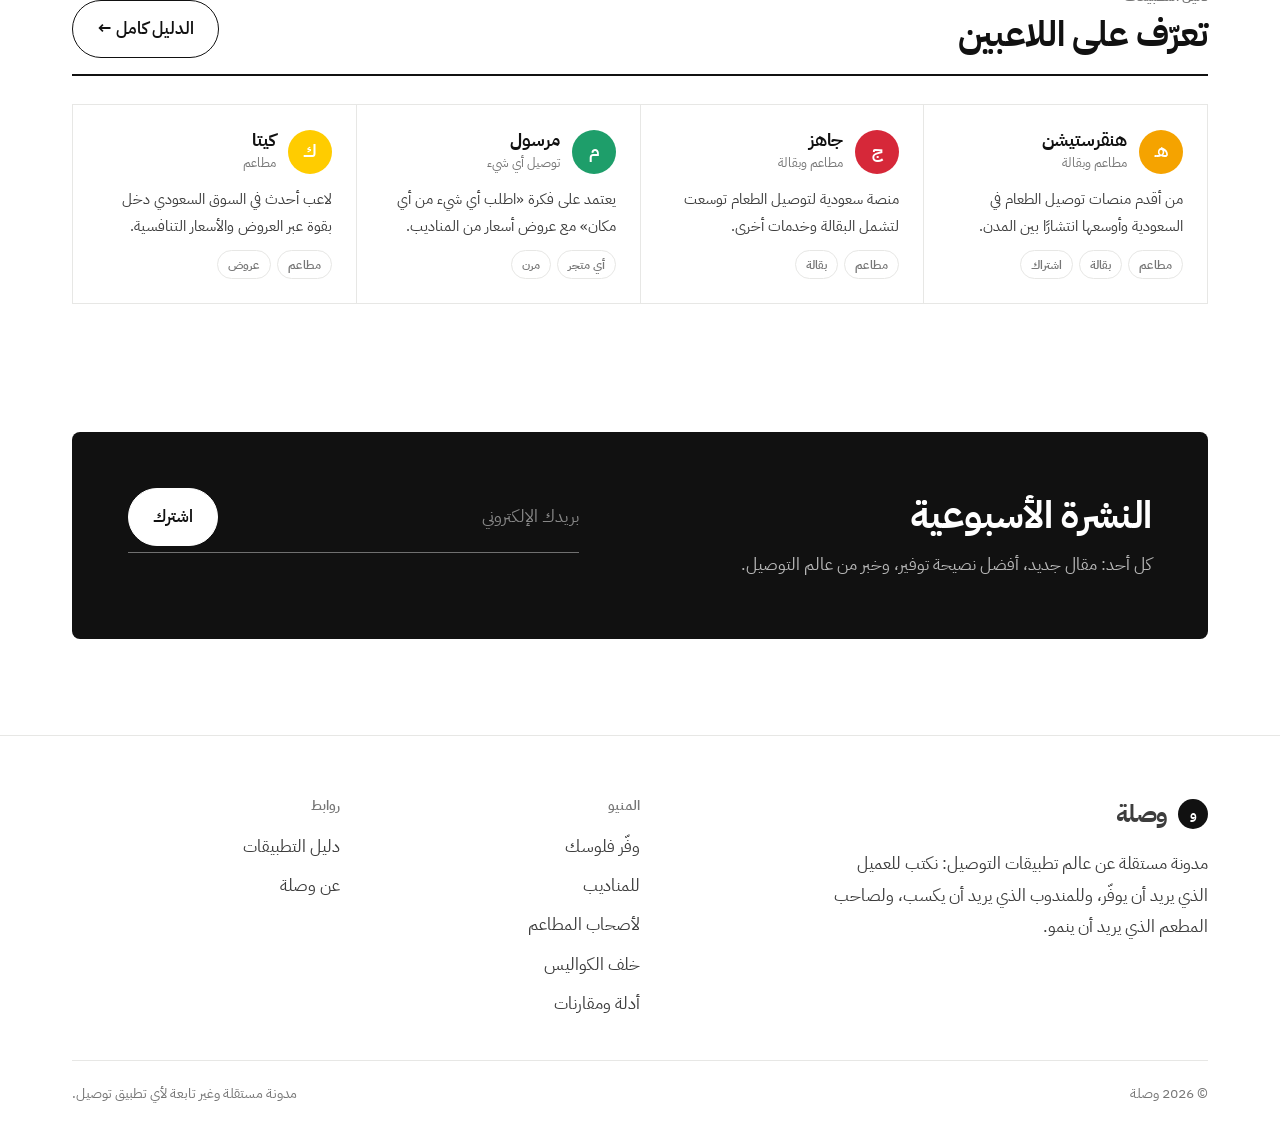
==== commit 99940319: "Remove the tools section (savings calculator and quiz) Co-Authored-By: Claude Opus 5.5 <noreply@anth" ====
--- a/index.html
+++ b/index.html
@@ -4,7 +4,7 @@
   <meta charset="UTF-8" />
   <meta name="viewport" content="width=device-width, initial-scale=1.0" />
   <title>وصلة — مدونة تطبيقات التوصيل</title>
-  <meta name="description" content="وصلة: مدونة عربية متخصصة في تطبيقات التوصيل — نصائح للتوفير، أدلة للمناديب وأصحاب المطاعم، وأدوات تفاعلية." />
+  <meta name="description" content="وصلة: مدونة عربية متخصصة في تطبيقات التوصيل — نصائح للتوفير، وأدلة للمناديب وأصحاب المطاعم." />
   <link rel="icon" href="data:image/svg+xml,<svg xmlns='http://www.w3.org/2000/svg' viewBox='0 0 100 100'><text y='.9em' font-size='90'>🛵</text></svg>" />
   <link rel="preconnect" href="https://fonts.googleapis.com" />
   <link rel="preconnect" href="https://fonts.gstatic.com" crossorigin />
@@ -21,10 +21,10 @@
         <div class="eyebrow">مدونة تطبيقات التوصيل</div>
         <h1 class="hero-title">كل ما يخص التوصيل، بعمق.</h1>
         <div class="hero-sub">
-          <p>مقالات وأدلة وأدوات عن تطبيقات التوصيل، للعميل اللي يبي يوفّر، والمندوب اللي يبي يكسب، وصاحب المطعم اللي يبي ينمو.</p>
+          <p>مقالات وأدلة عن تطبيقات التوصيل، للعميل اللي يبي يوفّر، والمندوب اللي يبي يكسب، وصاحب المطعم اللي يبي ينمو.</p>
           <div class="hero-cta">
             <a href="#menu" class="btn btn-primary">اقرأ المقالات</a>
-            <a href="#tools" class="btn btn-ghost">الأدوات</a>
+            <a href="apps.html" class="btn btn-ghost">دليل التطبيقات</a>
           </div>
         </div>
         <div class="hero-track" aria-hidden="true">
@@ -53,54 +53,6 @@
         </div>
         <div class="menu-tabs" id="menuTabs" role="tablist"></div>
         <div class="posts" id="posts"></div>
-      </div>
-    </section>
-
-    <!-- الأدوات -->
-    <section id="tools" class="soft">
-      <div class="container">
-        <div class="sec-head">
-          <div>
-            <div class="eyebrow">أدوات وصلة</div>
-            <h2>لا تقرأ بس… احسبها</h2>
-          </div>
-          <p>أدوات تفاعلية تشتغل مباشرة في المتصفح.</p>
-        </div>
-        <div class="tools">
-          <div class="tool">
-            <h3>حاسبة التوفير</h3>
-            <p>كم تصرف على الرسوم؟ وهل الاشتراك الشهري يستاهل؟</p>
-            <div class="field">
-              <label for="cOrders">عدد طلباتك في الشهر <output for="cOrders"></output></label>
-              <input type="range" id="cOrders" min="1" max="40" value="8" />
-            </div>
-            <div class="field">
-              <label for="cFee">متوسط رسوم التوصيل <output for="cFee"></output></label>
-              <input type="range" id="cFee" min="0" max="30" value="12" />
-            </div>
-            <div class="field">
-              <label for="cService">متوسط رسوم الخدمة <output for="cService"></output></label>
-              <input type="range" id="cService" min="0" max="15" value="3" />
-            </div>
-            <div class="field">
-              <label for="cSub">سعر الاشتراك الشهري <output for="cSub"></output></label>
-              <input type="range" id="cSub" min="0" max="60" value="25" />
-            </div>
-            <div class="result-box">
-              <div><span>رسوم شهرية</span><b id="rMonthly"></b></div>
-              <div><span>رسوم سنوية</span><b id="rYearly"></b></div>
-              <div class="save"><span>توفير الاشتراك شهريًا</span><b id="rSave"></b></div>
-              <div><span>نقطة التعادل</span><b id="rBreak"></b></div>
-            </div>
-            <div class="tip" id="calcTip"></div>
-          </div>
-
-          <div class="tool">
-            <h3>أي نوع تطبيق يناسبك؟</h3>
-            <p>أربعة أسئلة سريعة، ونقول لك وش تركّز عليه.</p>
-            <div id="quiz"></div>
-          </div>
-        </div>
       </div>
     </section>
 
--- a/css/style.css
+++ b/css/style.css
@@ -137,32 +137,6 @@
 
 .bg-orange { background: var(--c1); } .bg-mint { background: var(--c2); } .bg-sky { background: var(--c3); }
 .bg-sun { background: var(--c4); } .bg-lilac { background: var(--c5); } .bg-rose { background: var(--c6); }
-
-/* ---------- Tools ---------- */
-.tools { display: grid; grid-template-columns: 1fr 1fr; gap: 32px; }
-@media (max-width: 900px) { .tools { grid-template-columns: 1fr; } }
-.tool { background: var(--surface); border: 1px solid var(--line); border-radius: 8px; padding: 32px; }
-.tool h3 { font-size: 1.5rem; margin-bottom: 4px; }
-.tool > p { color: var(--muted); margin-bottom: 24px; }
-.field { margin-bottom: 18px; }
-.field label { display: flex; justify-content: space-between; font-weight: 500; font-size: .95rem; margin-bottom: 6px; }
-.field label output { font-weight: 700; }
-input[type="range"] { width: 100%; accent-color: var(--ink); }
-.result-box { border-top: 1px solid var(--line); padding-top: 18px; display: grid; grid-template-columns: repeat(2, 1fr); gap: 18px; margin-top: 8px; }
-.result-box span { display: block; font-size: .85rem; color: var(--muted); }
-.result-box b { font-size: 1.6rem; }
-.result-box .save b { color: var(--good); }
-.tip { margin-top: 18px; font-size: .95rem; color: var(--ink-soft); border-inline-start: 3px solid var(--ink); padding-inline-start: 14px; }
-.quiz-q { font-weight: 700; font-size: 1.2rem; margin-bottom: 16px; }
-.quiz-opts { display: grid; gap: 10px; }
-.quiz-opt { text-align: start; padding: 14px 18px; border-radius: 6px; border: 1px solid var(--line); font-weight: 500; transition: .2s; }
-.quiz-opt:hover { border-color: var(--ink); background: var(--bg-soft); }
-.quiz-progress { height: 2px; background: var(--line); margin-bottom: 22px; }
-.quiz-progress i { display: block; height: 100%; background: var(--ink); transition: width .4s; }
-.quiz-result { text-align: center; padding: 8px 0; }
-.quiz-result .big { font-size: 3rem; }
-.quiz-result h4 { font-size: 1.6rem; margin: 6px 0; }
-.quiz-result p { color: var(--ink-soft); margin-bottom: 20px; }
 
 /* ---------- Apps ---------- */
 .apps { display: grid; grid-template-columns: repeat(4, 1fr); border-top: 1px solid var(--line); border-inline-start: 1px solid var(--line); }
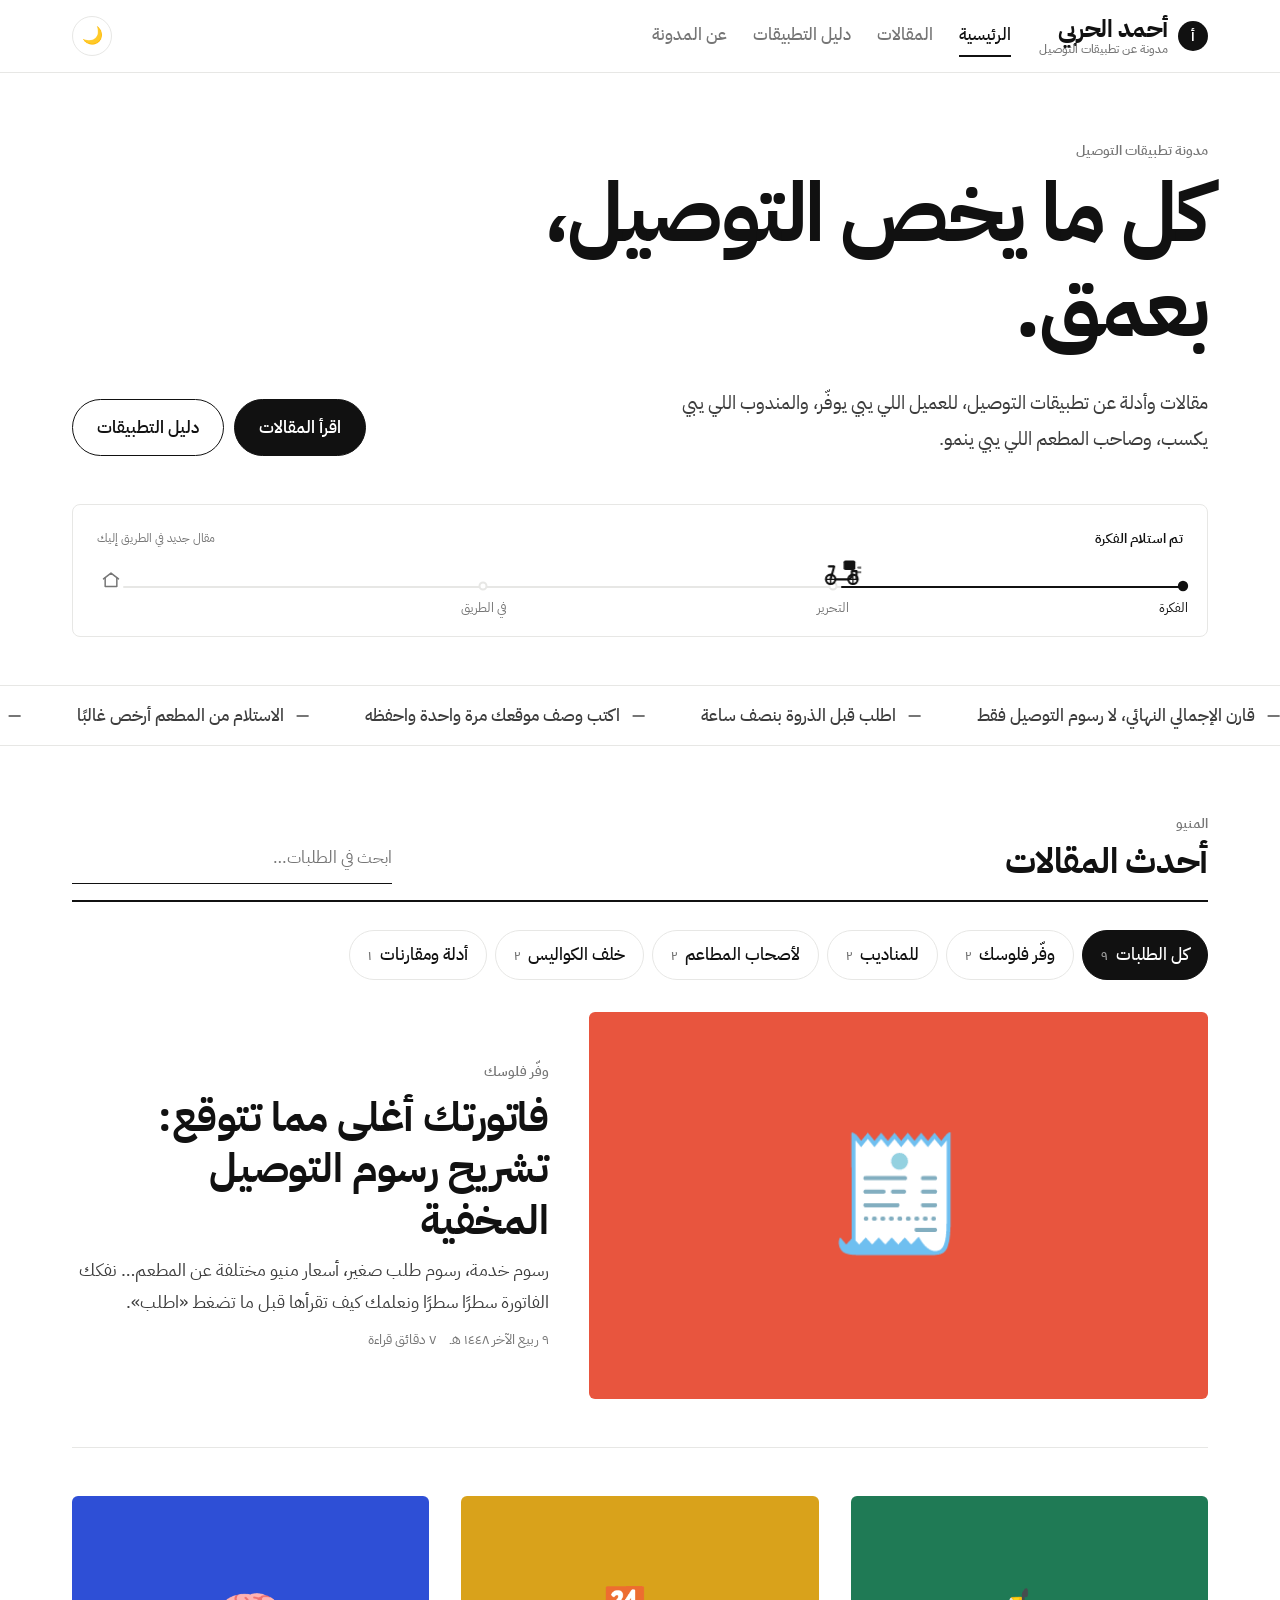
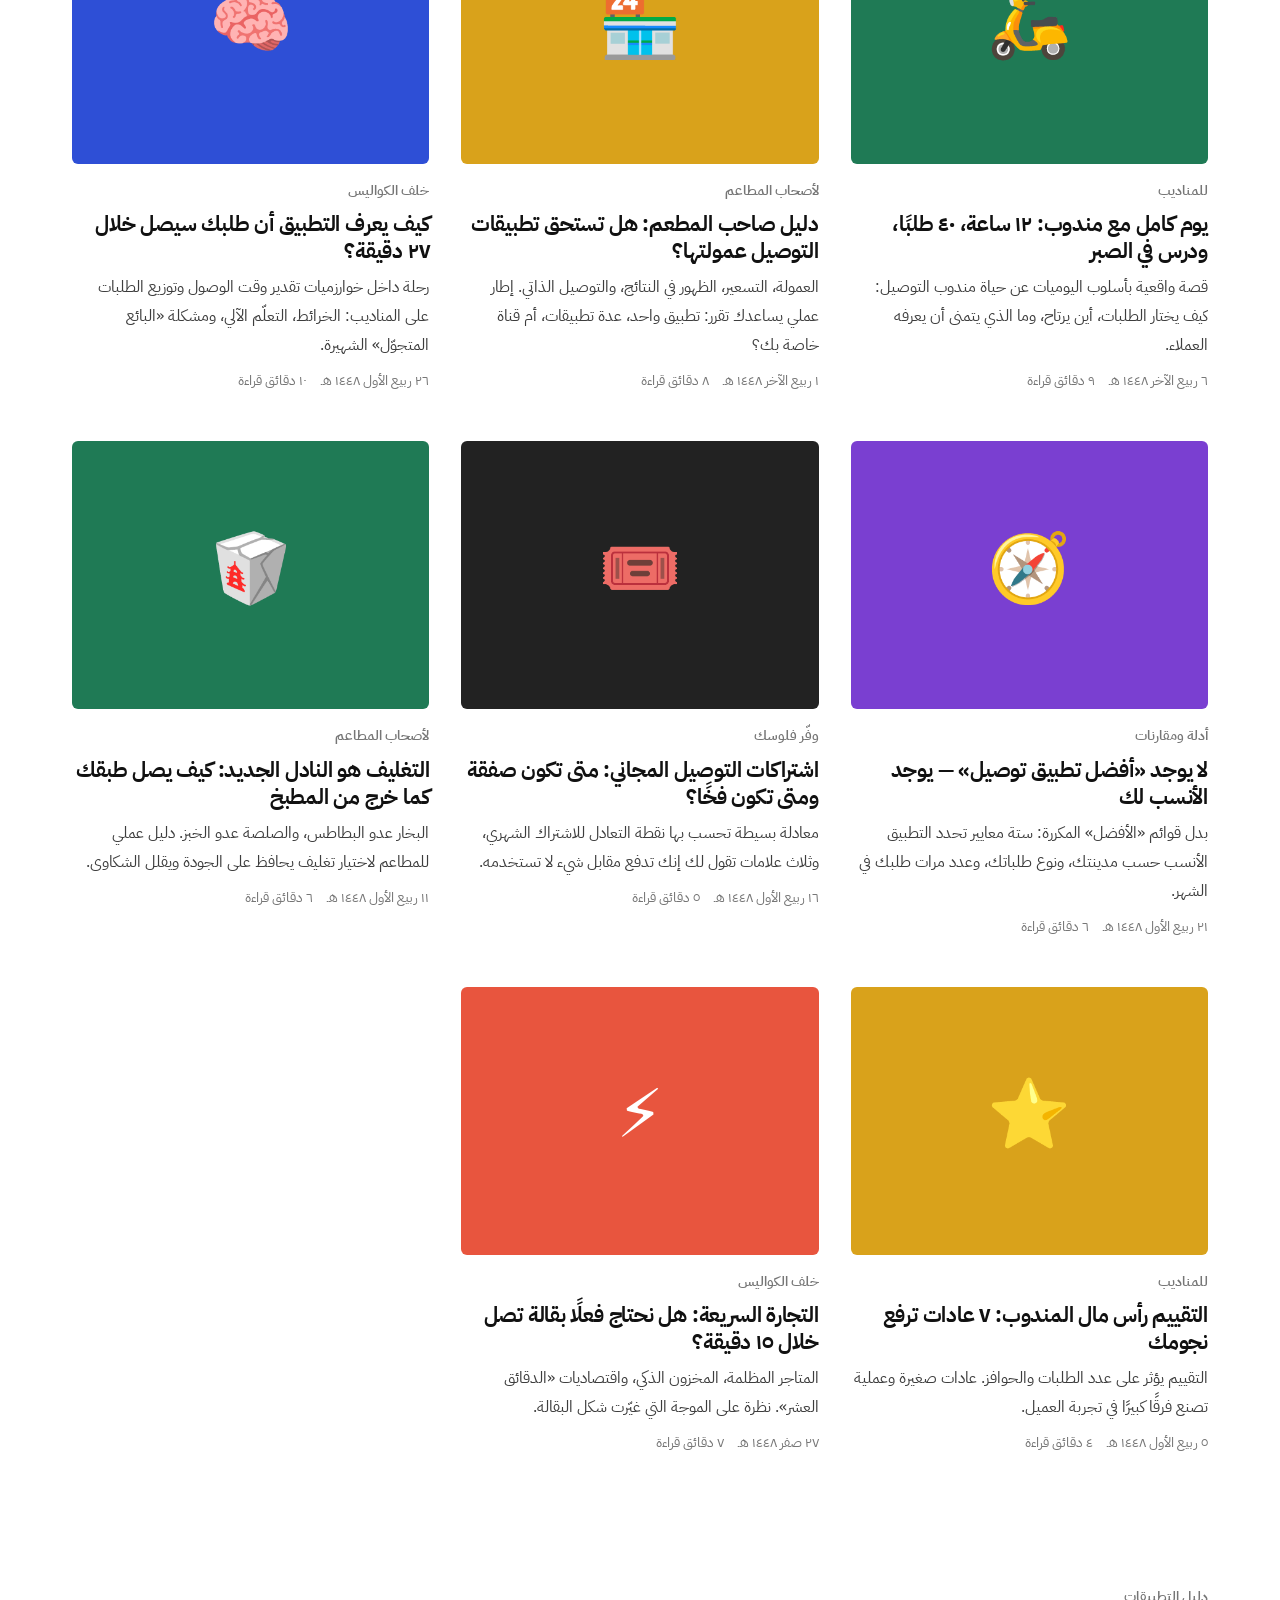
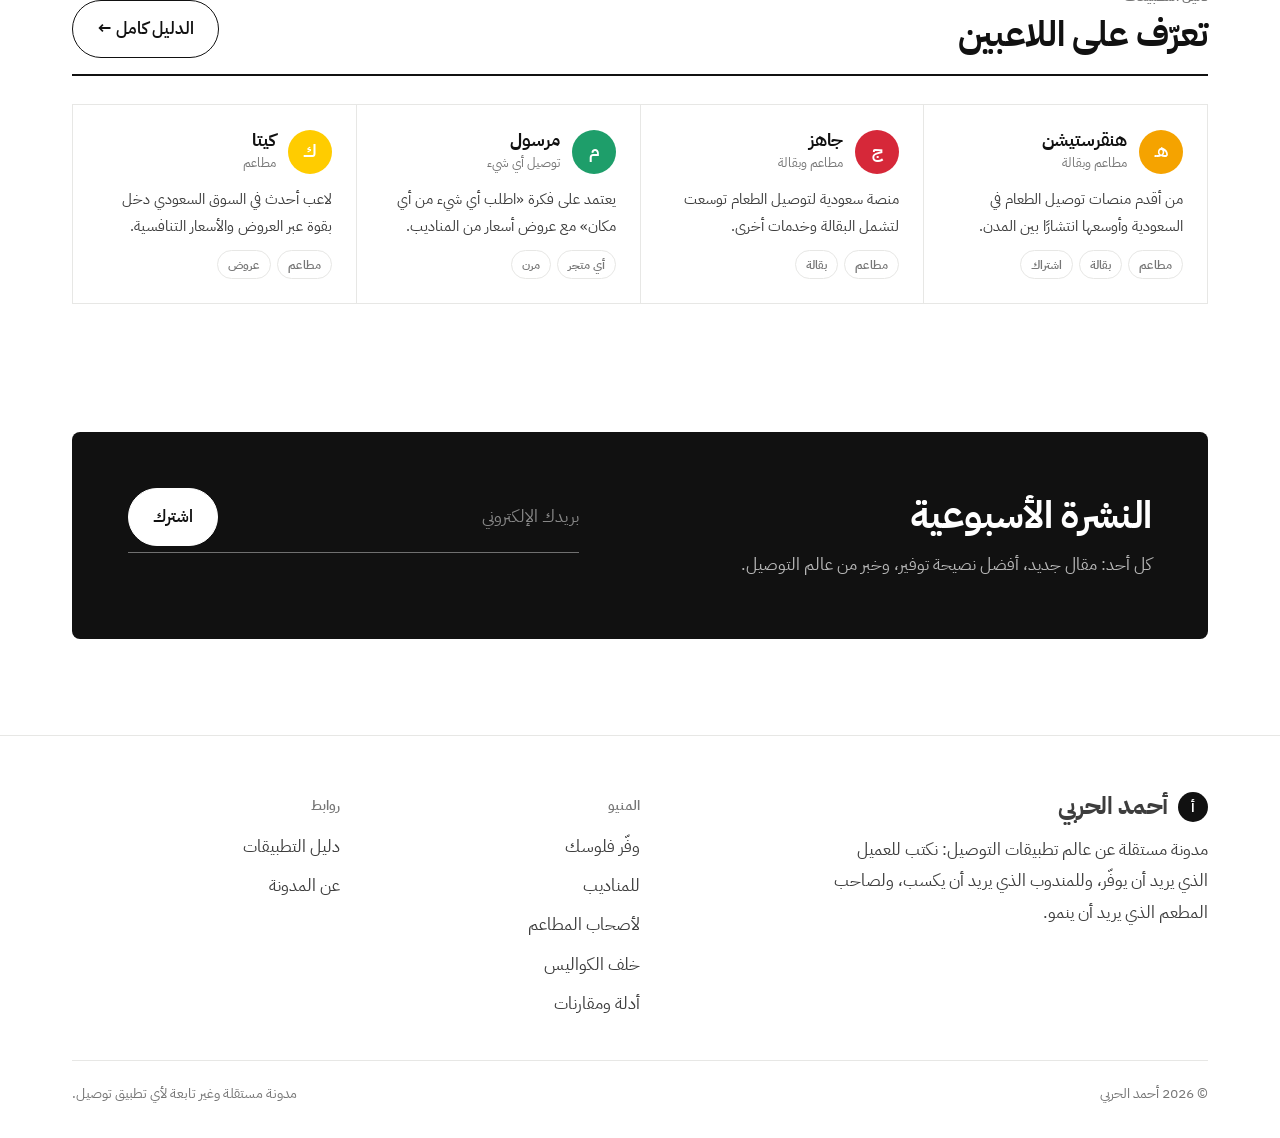
==== commit fd586575: "Rename the blog to أحمد الحربي Updates the logo, page titles, author bylines, footer and about page," ====
--- a/index.html
+++ b/index.html
@@ -3,8 +3,8 @@
 <head>
   <meta charset="UTF-8" />
   <meta name="viewport" content="width=device-width, initial-scale=1.0" />
-  <title>وصلة — مدونة تطبيقات التوصيل</title>
-  <meta name="description" content="وصلة: مدونة عربية متخصصة في تطبيقات التوصيل — نصائح للتوفير، وأدلة للمناديب وأصحاب المطاعم." />
+  <title>أحمد الحربي — مدونة تطبيقات التوصيل</title>
+  <meta name="description" content="أحمد الحربي: مدونة عربية متخصصة في تطبيقات التوصيل — نصائح للتوفير، وأدلة للمناديب وأصحاب المطاعم." />
   <link rel="icon" href="data:image/svg+xml,<svg xmlns='http://www.w3.org/2000/svg' viewBox='0 0 100 100'><text y='.9em' font-size='90'>🛵</text></svg>" />
   <link rel="preconnect" href="https://fonts.googleapis.com" />
   <link rel="preconnect" href="https://fonts.gstatic.com" crossorigin />
--- a/css/style.css
+++ b/css/style.css
@@ -1,5 +1,5 @@
 /* ============================================
-   وصلة — تصميم تحريري بسيط (أبيض وأسود)
+   المدونة — تصميم تحريري بسيط (أبيض وأسود)
    ============================================ */
 
 :root {
@@ -53,7 +53,8 @@
 .nav { display: flex; align-items: center; gap: 28px; height: 72px; }
 .logo { display: flex; align-items: center; gap: 10px; font-weight: 700; font-size: 1.5rem; letter-spacing: -0.02em; }
 .logo-mark { width: 30px; height: 30px; border-radius: 50%; background: var(--ink); color: var(--bg); display: grid; place-items: center; font-size: .9rem; }
-.logo small { display: none; }
+.logo > span:last-child { display: flex; flex-direction: column; line-height: 1.15; }
+.logo small { font-size: .72rem; font-weight: 500; color: var(--muted); letter-spacing: 0; }
 .nav-links { display: flex; gap: 26px; }
 .nav-links a { font-weight: 500; color: var(--muted); transition: color .2s; padding: 4px 0; border-bottom: 2px solid transparent; }
 .nav-links a:hover, .nav-links a.active { color: var(--ink); }
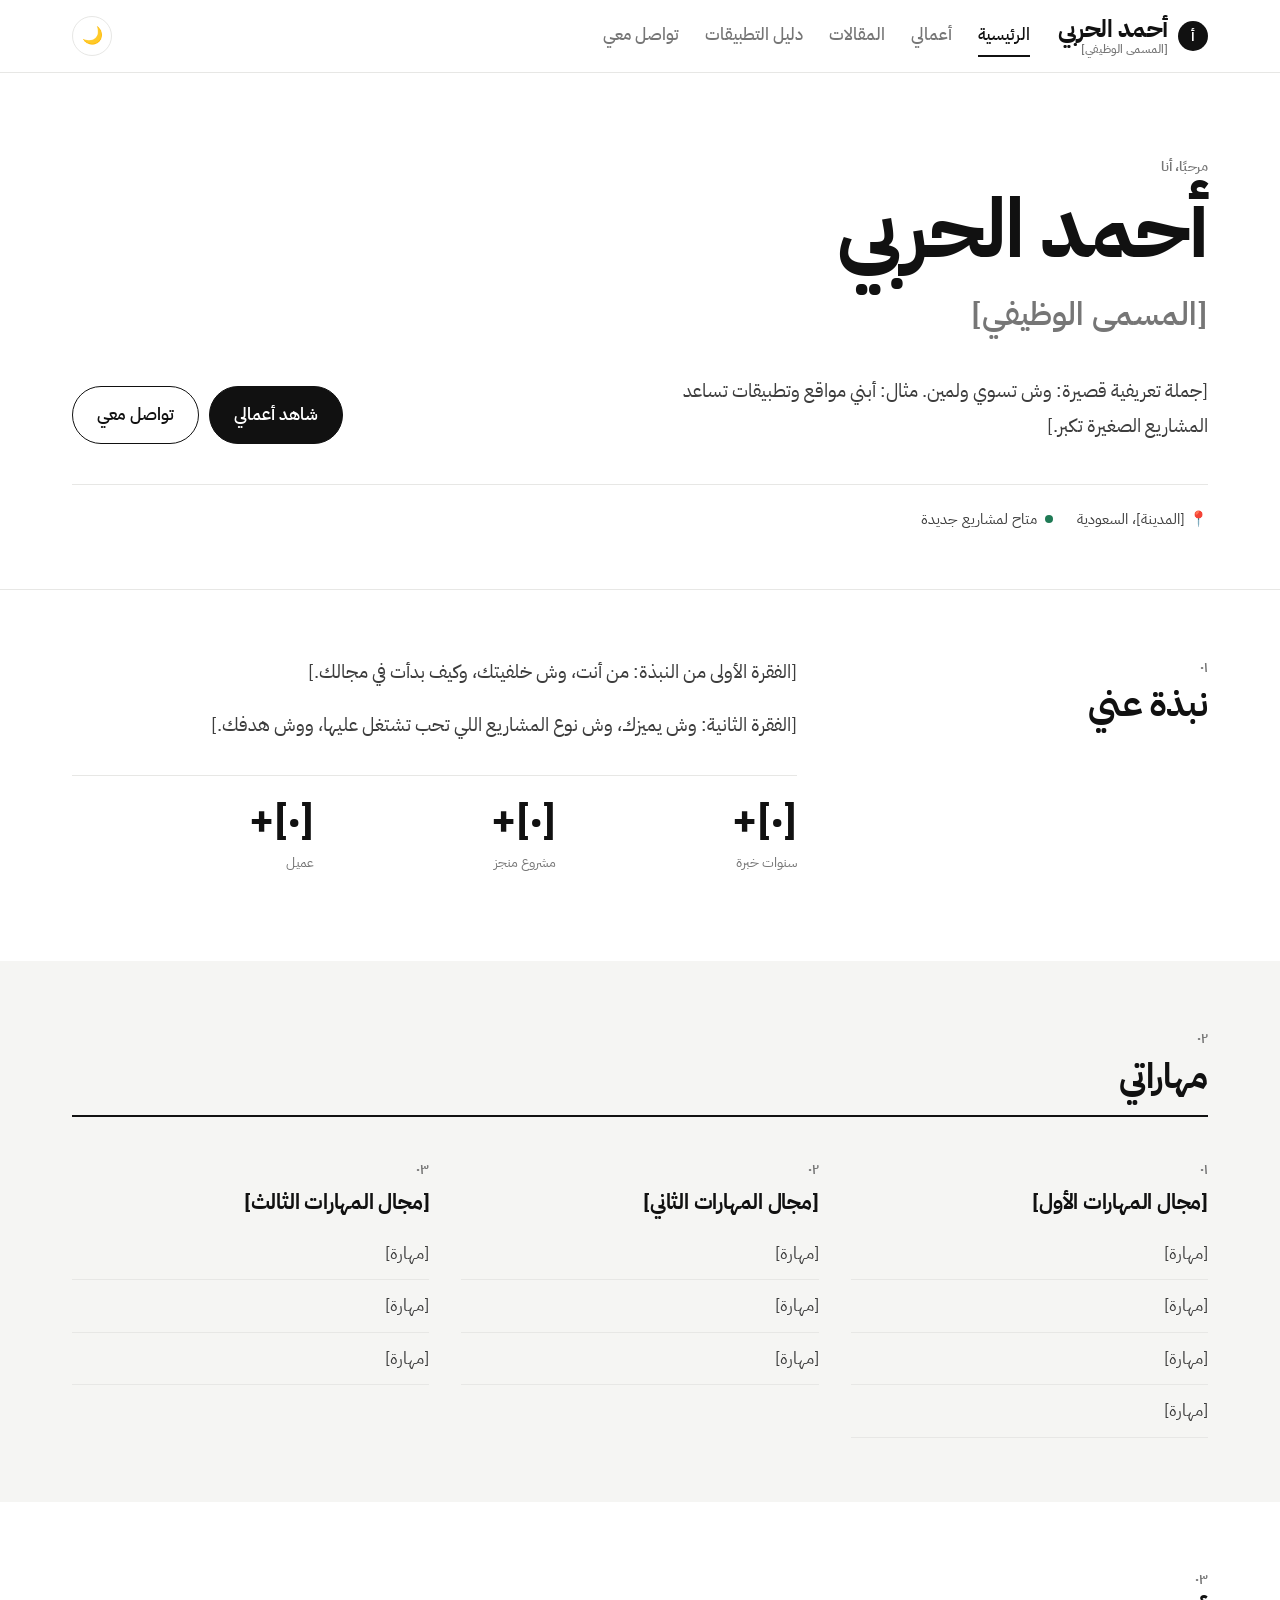
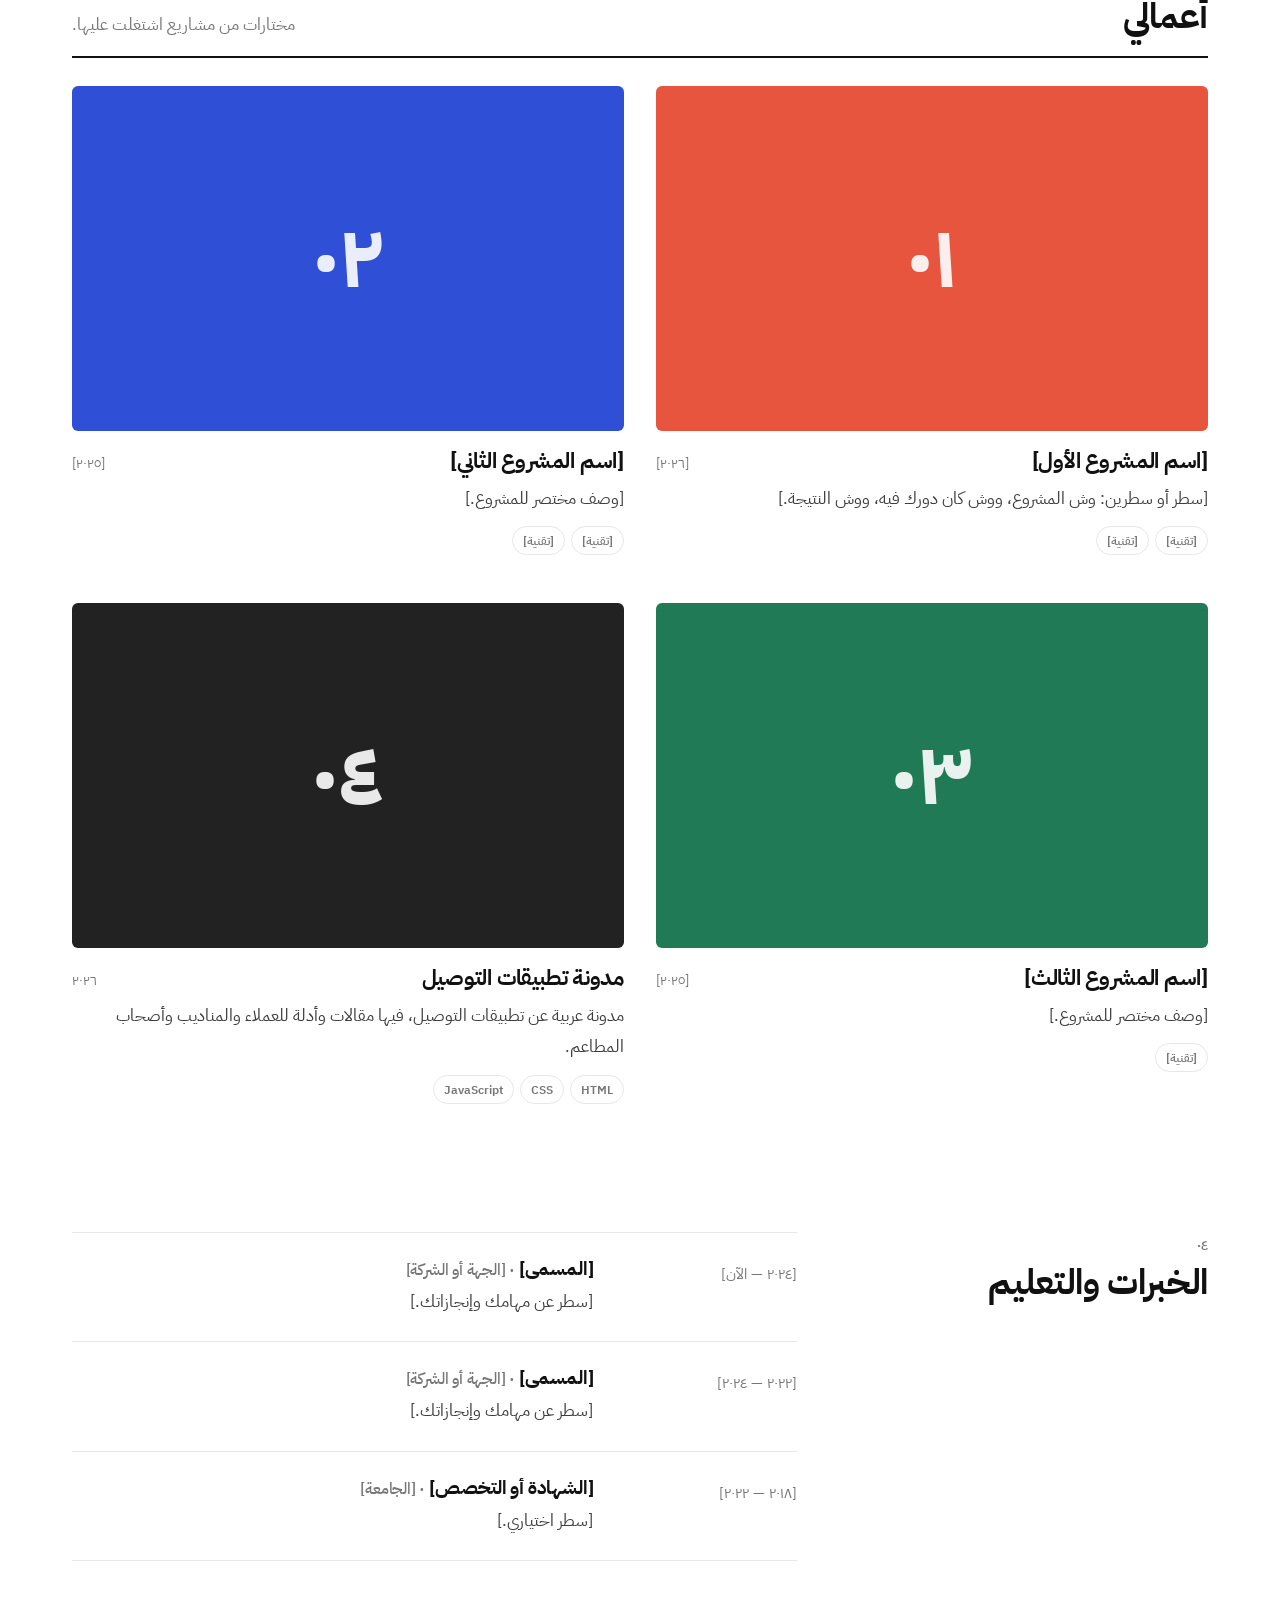
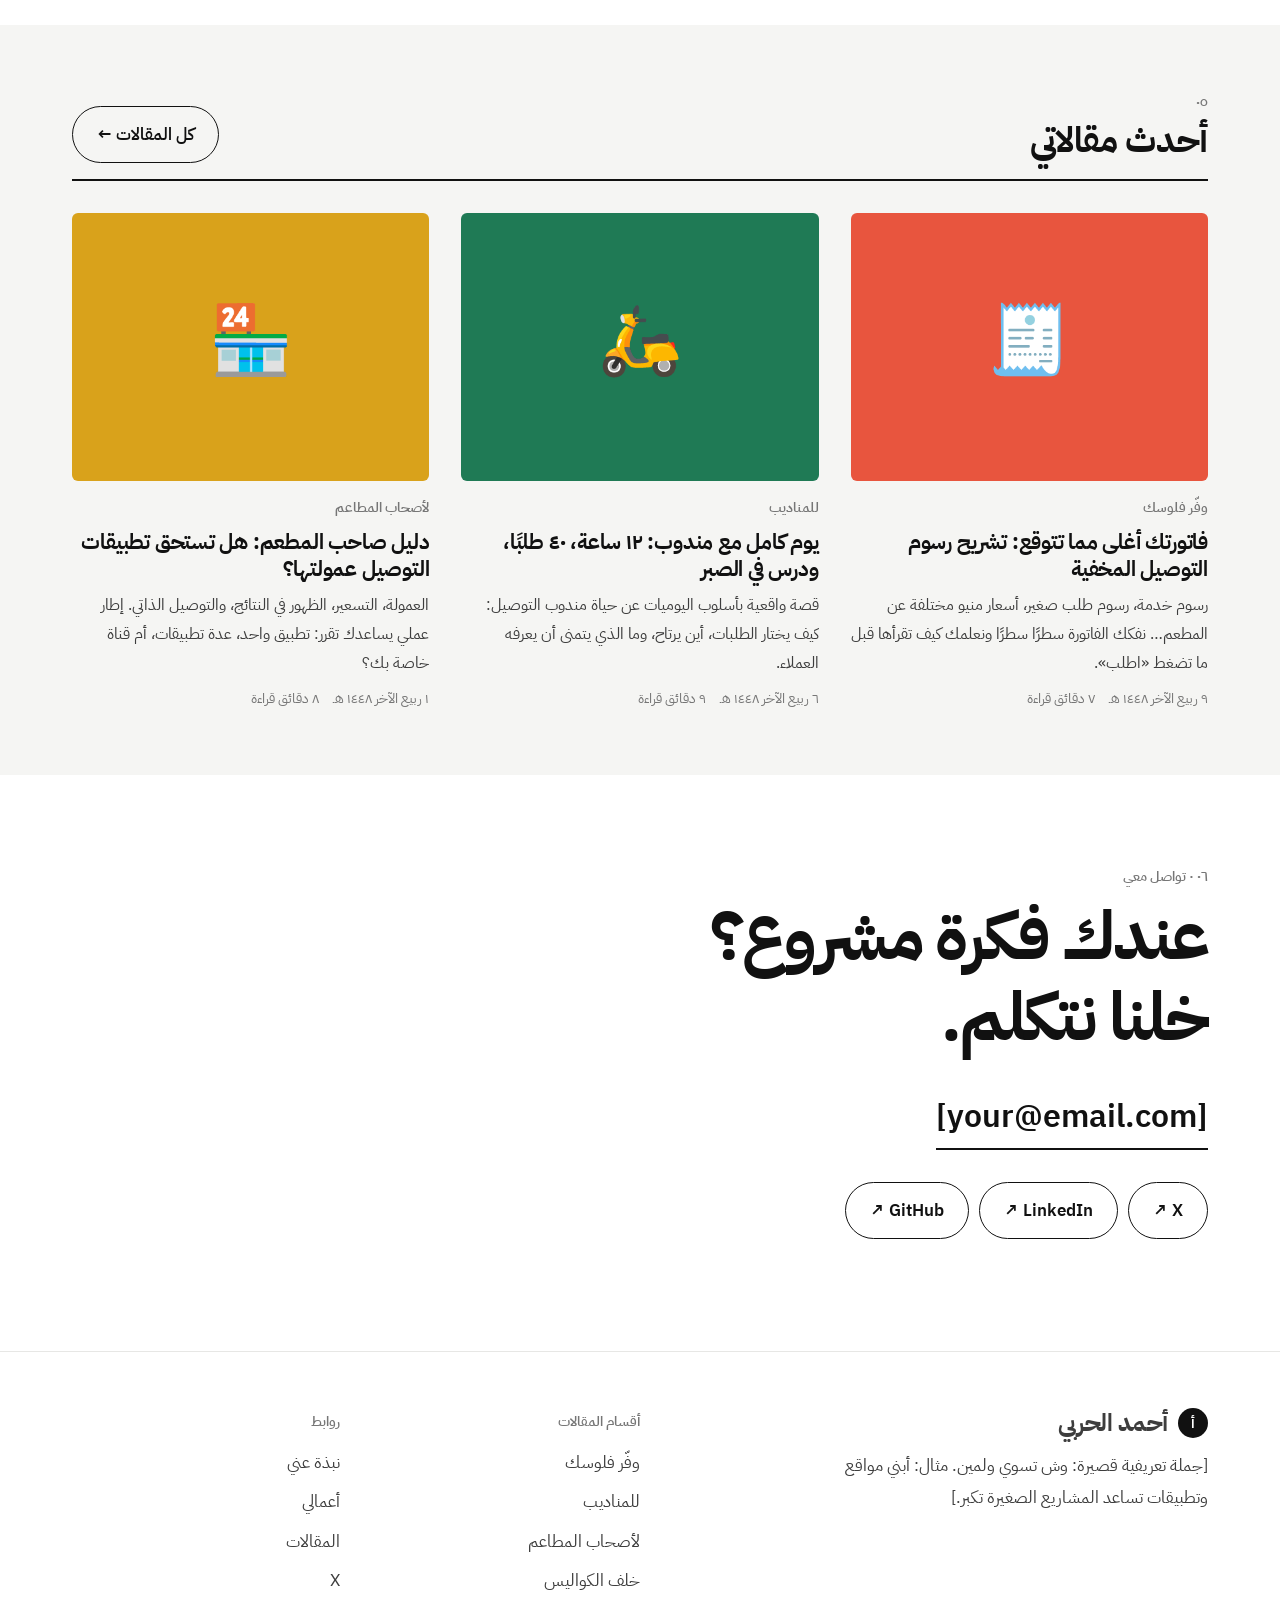
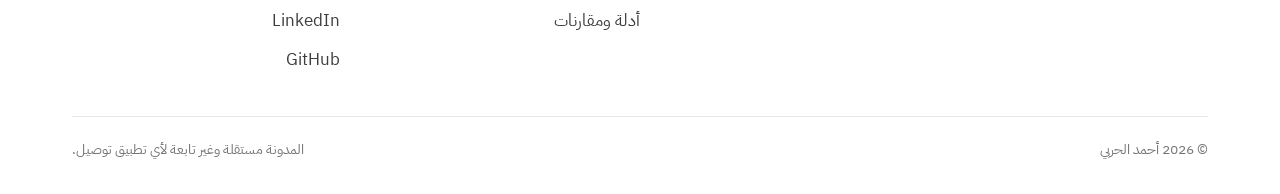
==== commit 03ab6108: "Turn the home page into a personal portfolio index.html is now a portfolio (intro, about, skills, pr" ====
--- a/index.html
+++ b/index.html
@@ -3,89 +3,87 @@
 <head>
   <meta charset="UTF-8" />
   <meta name="viewport" content="width=device-width, initial-scale=1.0" />
-  <title>أحمد الحربي — مدونة تطبيقات التوصيل</title>
-  <meta name="description" content="أحمد الحربي: مدونة عربية متخصصة في تطبيقات التوصيل — نصائح للتوفير، وأدلة للمناديب وأصحاب المطاعم." />
+  <title>أحمد الحربي</title>
+  <meta name="description" content="الموقع الشخصي لأحمد الحربي: نبذة، مهارات، أعمال، ومقالات." />
   <link rel="icon" href="data:image/svg+xml,<svg xmlns='http://www.w3.org/2000/svg' viewBox='0 0 100 100'><text y='.9em' font-size='90'>🛵</text></svg>" />
   <link rel="preconnect" href="https://fonts.googleapis.com" />
   <link rel="preconnect" href="https://fonts.gstatic.com" crossorigin />
   <link href="https://fonts.googleapis.com/css2?family=IBM+Plex+Sans+Arabic:wght@400;500;600;700&family=Tajawal:wght@500;700;800;900&display=swap" rel="stylesheet" />
   <link rel="stylesheet" href="css/style.css" />
-</head>
 <body data-page="home">
   <div id="header"></div>
 
   <main id="main">
-    <!-- الهيرو: المدونة كأنها طلب توصيل -->
-    <section class="hero">
+    <!-- الهيرو -->
+    <section class="hero pf-hero">
       <div class="container">
-        <div class="eyebrow">مدونة تطبيقات التوصيل</div>
-        <h1 class="hero-title">كل ما يخص التوصيل، بعمق.</h1>
+        <div class="eyebrow">مرحبًا، أنا</div>
+        <h1 class="hero-title" id="pfName"></h1>
+        <div class="pf-role" id="pfRole"></div>
         <div class="hero-sub">
-          <p>مقالات وأدلة عن تطبيقات التوصيل، للعميل اللي يبي يوفّر، والمندوب اللي يبي يكسب، وصاحب المطعم اللي يبي ينمو.</p>
+          <p id="pfIntro"></p>
           <div class="hero-cta">
-            <a href="#menu" class="btn btn-primary">اقرأ المقالات</a>
-            <a href="apps.html" class="btn btn-ghost">دليل التطبيقات</a>
+            <a href="#work" class="btn btn-primary">شاهد أعمالي</a>
+            <a href="#contact" class="btn btn-ghost">تواصل معي</a>
           </div>
         </div>
-        <div class="hero-track" aria-hidden="true">
-          <div class="hero-track-head">
-            <span class="status-text" id="heroTrackText">تم استلام الفكرة</span>
-            <small>مقال جديد في الطريق إليك</small>
-          </div>
-          <div id="heroTrack"></div>
+        <div class="facts" id="pfFacts"></div>
+      </div>
+    </section>
+
+    <!-- النبذة -->
+    <section id="about" class="reveal">
+      <div class="container split">
+        <div class="split-head"><div class="eyebrow">٠١</div><h2>نبذة عني</h2></div>
+        <div>
+          <div class="pf-about" id="pfAbout"></div>
+          <div class="stats" id="pfStats"></div>
         </div>
       </div>
     </section>
 
-    <div class="ticker" aria-label="نصائح سريعة"><div class="ticker-track" id="ticker"></div></div>
-
-    <!-- المقالات -->
-    <section id="menu">
+    <!-- المهارات -->
+    <section id="skills" class="soft reveal">
       <div class="container">
-        <div class="sec-head">
-          <div>
-            <div class="eyebrow">المنيو</div>
-            <h2>أحدث المقالات</h2>
-          </div>
-          <label class="search-box">
-            <input id="search" type="search" placeholder="ابحث في الطلبات…" aria-label="ابحث في المقالات" />
-          </label>
-        </div>
-        <div class="menu-tabs" id="menuTabs" role="tablist"></div>
-        <div class="posts" id="posts"></div>
+        <div class="sec-head"><div><div class="eyebrow">٠٢</div><h2>مهاراتي</h2></div></div>
+        <div class="skills" id="pfSkills"></div>
       </div>
     </section>
 
-    <!-- دليل التطبيقات -->
-    <section>
+    <!-- الأعمال -->
+    <section id="work" class="reveal">
       <div class="container">
-        <div class="sec-head">
-          <div>
-            <div class="eyebrow">دليل التطبيقات</div>
-            <h2>تعرّف على اللاعبين</h2>
-          </div>
-          <a href="apps.html" class="btn btn-ghost">الدليل كامل ←</a>
-        </div>
-        <div class="apps" id="appsPreview"></div>
+        <div class="sec-head"><div><div class="eyebrow">٠٣</div><h2>أعمالي</h2></div><p>مختارات من مشاريع اشتغلت عليها.</p></div>
+        <div class="projects" id="pfWork"></div>
       </div>
     </section>
 
-    <!-- النشرة -->
-    <section>
+    <!-- الخبرات -->
+    <section id="experience" class="reveal">
+      <div class="container split">
+        <div class="split-head"><div class="eyebrow">٠٤</div><h2>الخبرات والتعليم</h2></div>
+        <ol class="timeline" id="pfExp"></ol>
+      </div>
+    </section>
+
+    <!-- المقالات -->
+    <section id="articles" class="soft reveal">
       <div class="container">
-        <div class="newsletter">
-          <div>
-            <h2>النشرة الأسبوعية</h2>
-            <p>كل أحد: مقال جديد، أفضل نصيحة توفير، وخبر من عالم التوصيل.</p>
-          </div>
-          <div>
-            <form class="nl-form" id="nlForm" novalidate>
-              <input id="nlEmail" type="email" placeholder="بريدك الإلكتروني" aria-label="البريد الإلكتروني" />
-              <button class="btn btn-primary" type="submit">اشترك</button>
-            </form>
-            <div class="nl-msg" id="nlMsg" aria-live="polite"></div>
-          </div>
+        <div class="sec-head">
+          <div><div class="eyebrow">٠٥</div><h2>أحدث مقالاتي</h2></div>
+          <a href="blog.html" class="btn btn-ghost">كل المقالات ←</a>
         </div>
+        <div class="posts" id="pfPosts"></div>
+      </div>
+    </section>
+
+    <!-- التواصل -->
+    <section id="contact" class="reveal">
+      <div class="container contact">
+        <div class="eyebrow">٠٦ · تواصل معي</div>
+        <h2>عندك فكرة مشروع؟<br />خلنا نتكلم.</h2>
+        <a class="contact-email" id="pfEmail" href="#"></a>
+        <div class="contact-links" id="pfLinks"></div>
       </div>
     </section>
   </main>
@@ -93,7 +91,6 @@
   <div id="footer"></div>
 
   <script src="js/data.js"></script>
-  <script src="js/tracker.js"></script>
   <script src="js/main.js"></script>
 </body>
 </html>
--- a/css/style.css
+++ b/css/style.css
@@ -271,3 +271,61 @@
 .term { padding: 24px 0; border-bottom: 1px solid var(--line); }
 .term b { display: block; font-size: 1.15rem; margin-bottom: 4px; }
 .term span { font-size: .95rem; color: var(--ink-soft); }
+
+/* ============================================
+   الصفحة التعريفية
+   ============================================ */
+.pf-hero { padding: 80px 0 56px; }
+.pf-role { font-size: clamp(1.3rem, 3vw, 2rem); font-weight: 600; color: var(--muted); margin-top: 8px; }
+.facts { display: flex; gap: 24px; flex-wrap: wrap; margin-top: 40px; padding-top: 20px; border-top: 1px solid var(--line); color: var(--ink-soft); font-size: .95rem; }
+.avail { display: inline-flex; align-items: center; gap: 8px; }
+.avail i { width: 8px; height: 8px; border-radius: 50%; background: var(--good); box-shadow: 0 0 0 0 var(--good); animation: ring 2s infinite; }
+@keyframes ring { 70% { box-shadow: 0 0 0 8px transparent; } 100% { box-shadow: 0 0 0 0 transparent; } }
+
+.split { display: grid; grid-template-columns: 1fr 2fr; gap: 48px; }
+.split-head h2 { font-size: clamp(1.6rem, 3vw, 2.2rem); }
+@media (max-width: 800px) { .split { grid-template-columns: 1fr; gap: 20px; } }
+.pf-about p { font-size: 1.2rem; color: var(--ink-soft); margin-bottom: 18px; }
+.stats { display: grid; grid-template-columns: repeat(3, 1fr); margin-top: 32px; border-top: 1px solid var(--line); }
+.stats div { padding: 20px 0; }
+.stats b { display: block; font-size: clamp(1.8rem, 4vw, 2.6rem); line-height: 1.2; }
+.stats span { color: var(--muted); font-size: .9rem; }
+
+.skills { display: grid; grid-template-columns: repeat(3, 1fr); gap: 32px; }
+@media (max-width: 860px) { .skills { grid-template-columns: 1fr; gap: 8px; } }
+.skill-group { padding-top: 8px; }
+.skill-group .num { color: var(--muted); font-size: .85rem; font-weight: 600; }
+.skill-group h3 { font-size: 1.3rem; margin: 4px 0 12px; }
+.skill-group ul { list-style: none; }
+.skill-group li { padding: 10px 0; border-bottom: 1px solid var(--line); color: var(--ink-soft); }
+
+.projects { display: grid; grid-template-columns: 1fr 1fr; gap: 48px 32px; }
+@media (max-width: 760px) { .projects { grid-template-columns: 1fr; gap: 36px; } }
+.project { display: flex; flex-direction: column; gap: 16px; }
+.project-cover { aspect-ratio: 16/10; border-radius: 6px; display: grid; place-items: center; color: #fff; overflow: hidden; }
+.project-cover span { font-size: clamp(3rem, 8vw, 5.5rem); font-weight: 700; opacity: .9; transition: transform .5s cubic-bezier(.2,.7,.2,1); }
+.project:hover .project-cover span { transform: scale(1.08) translateY(-4px); }
+.project-top { display: flex; justify-content: space-between; align-items: baseline; gap: 12px; }
+.project-top h3 { font-size: 1.35rem; }
+.project:hover h3 { text-decoration: underline; text-underline-offset: 6px; text-decoration-thickness: 1px; }
+.project .year { color: var(--muted); font-size: .9rem; white-space: nowrap; }
+.project p { color: var(--ink-soft); margin: 6px 0 12px; }
+.project .tags { display: flex; gap: 6px; flex-wrap: wrap; }
+
+.timeline { list-style: none; border-top: 1px solid var(--line); }
+.timeline li { display: grid; grid-template-columns: 180px 1fr; gap: 24px; padding: 24px 0; border-bottom: 1px solid var(--line); }
+.timeline .period { color: var(--muted); font-size: .95rem; padding-top: 3px; }
+.timeline h3 { font-size: 1.2rem; }
+.timeline h3 small { font-weight: 500; color: var(--muted); font-size: 1rem; }
+.timeline p { color: var(--ink-soft); margin-top: 4px; }
+@media (max-width: 560px) { .timeline li { grid-template-columns: 1fr; gap: 4px; } }
+
+.contact { text-align: start; padding-block: 24px 16px; }
+.contact h2 { font-size: clamp(2.2rem, 6vw, 4.2rem); line-height: 1.2; letter-spacing: -0.03em; margin: 8px 0 28px; }
+.contact-email { display: inline-block; font-size: clamp(1.3rem, 3.5vw, 2rem); font-weight: 600; border-bottom: 2px solid var(--ink); padding-bottom: 2px; direction: ltr; unicode-bidi: isolate; transition: opacity .2s; word-break: break-all; }
+.contact-email:hover { opacity: .6; }
+.contact-links { display: flex; gap: 10px; flex-wrap: wrap; margin-top: 32px; }
+
+.reveal { opacity: 0; transform: translateY(24px); transition: opacity .8s ease, transform .8s cubic-bezier(.2,.7,.2,1); }
+.reveal.in { opacity: 1; transform: none; }
+@media (prefers-reduced-motion: reduce) { .reveal { opacity: 1; transform: none; } }
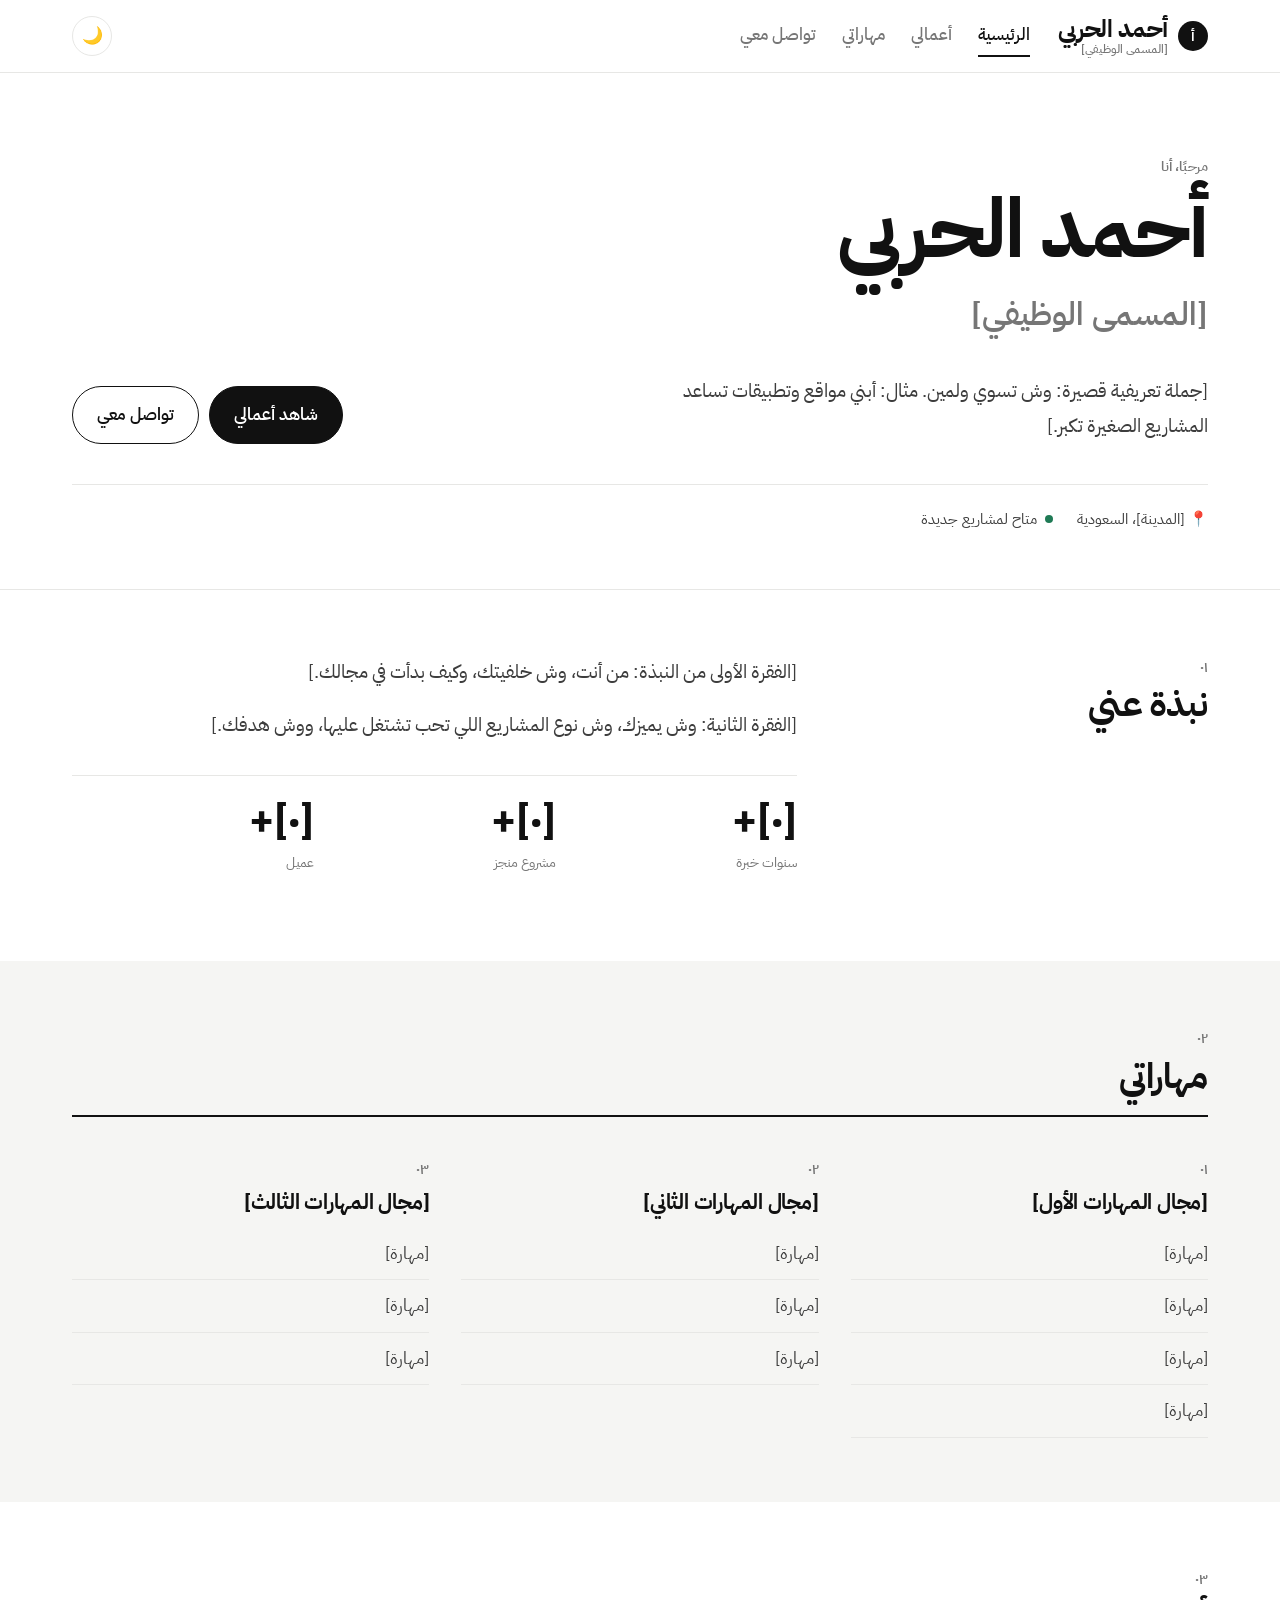
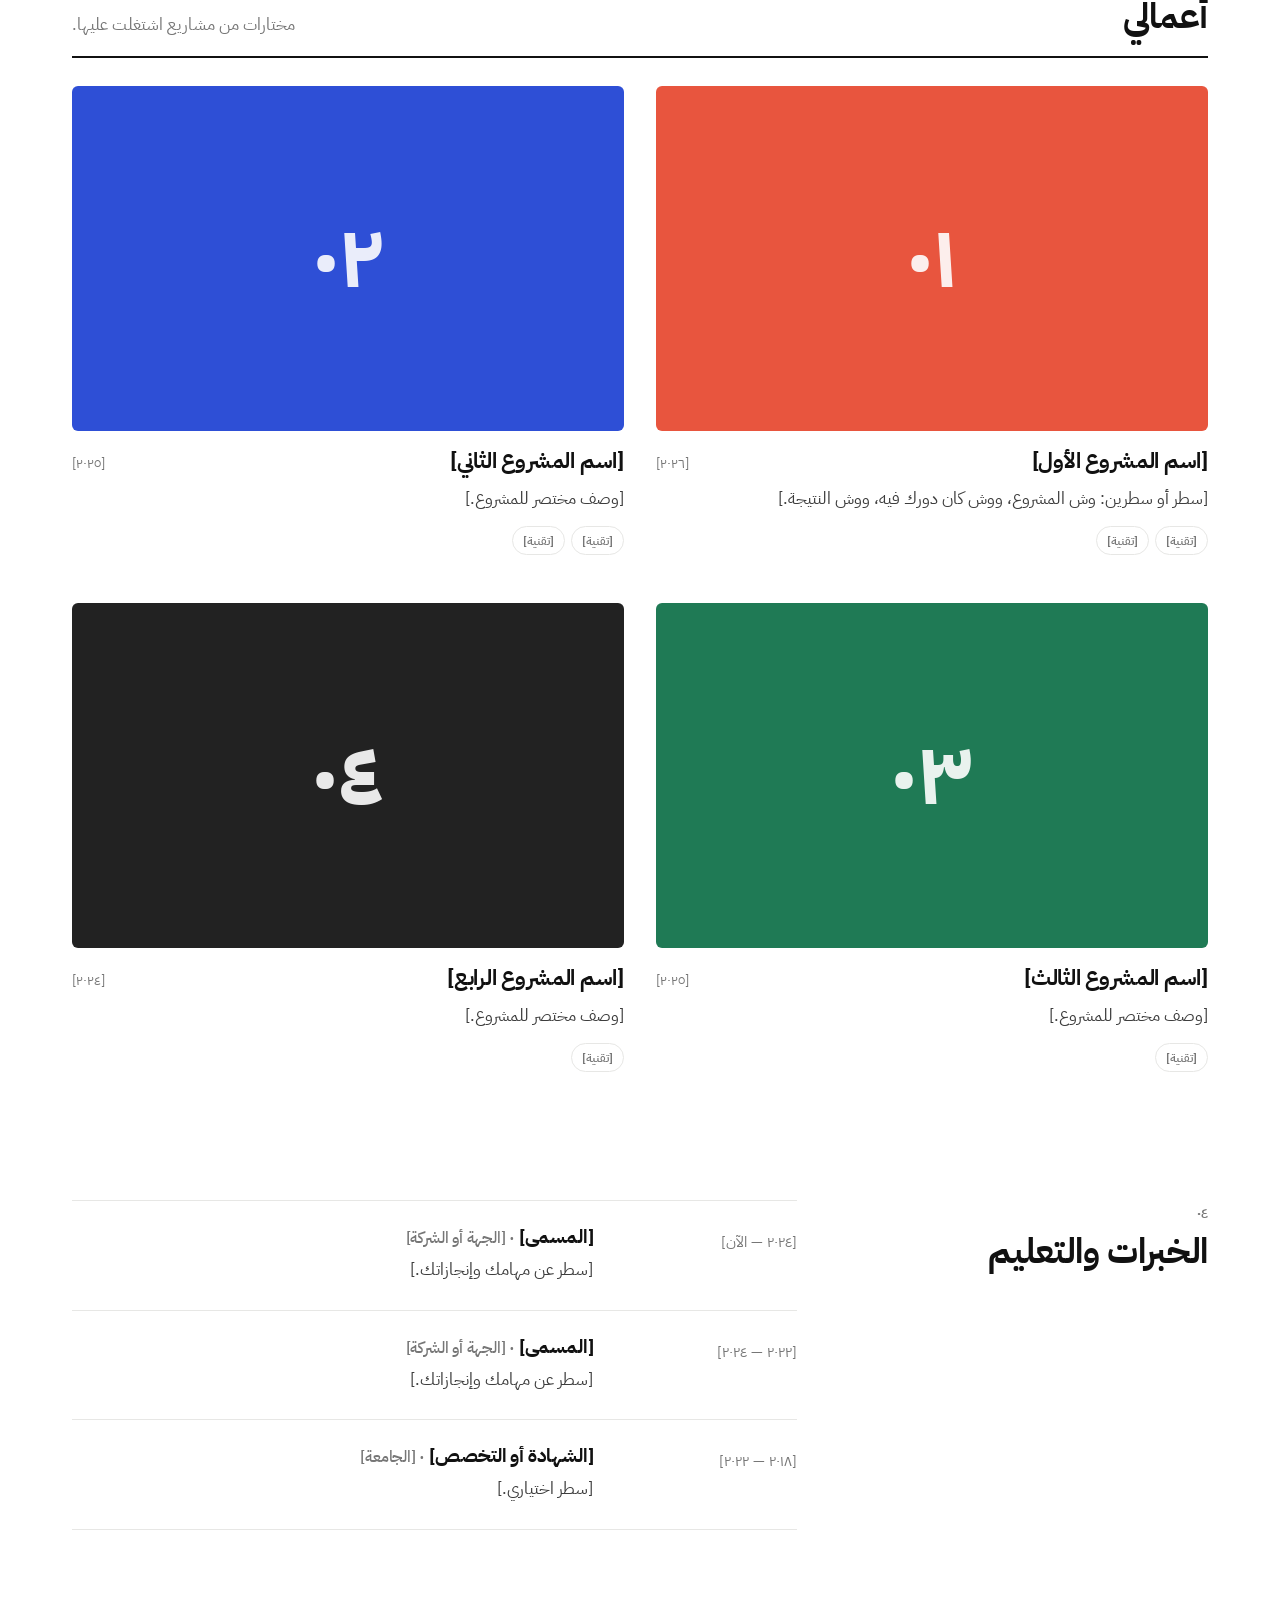
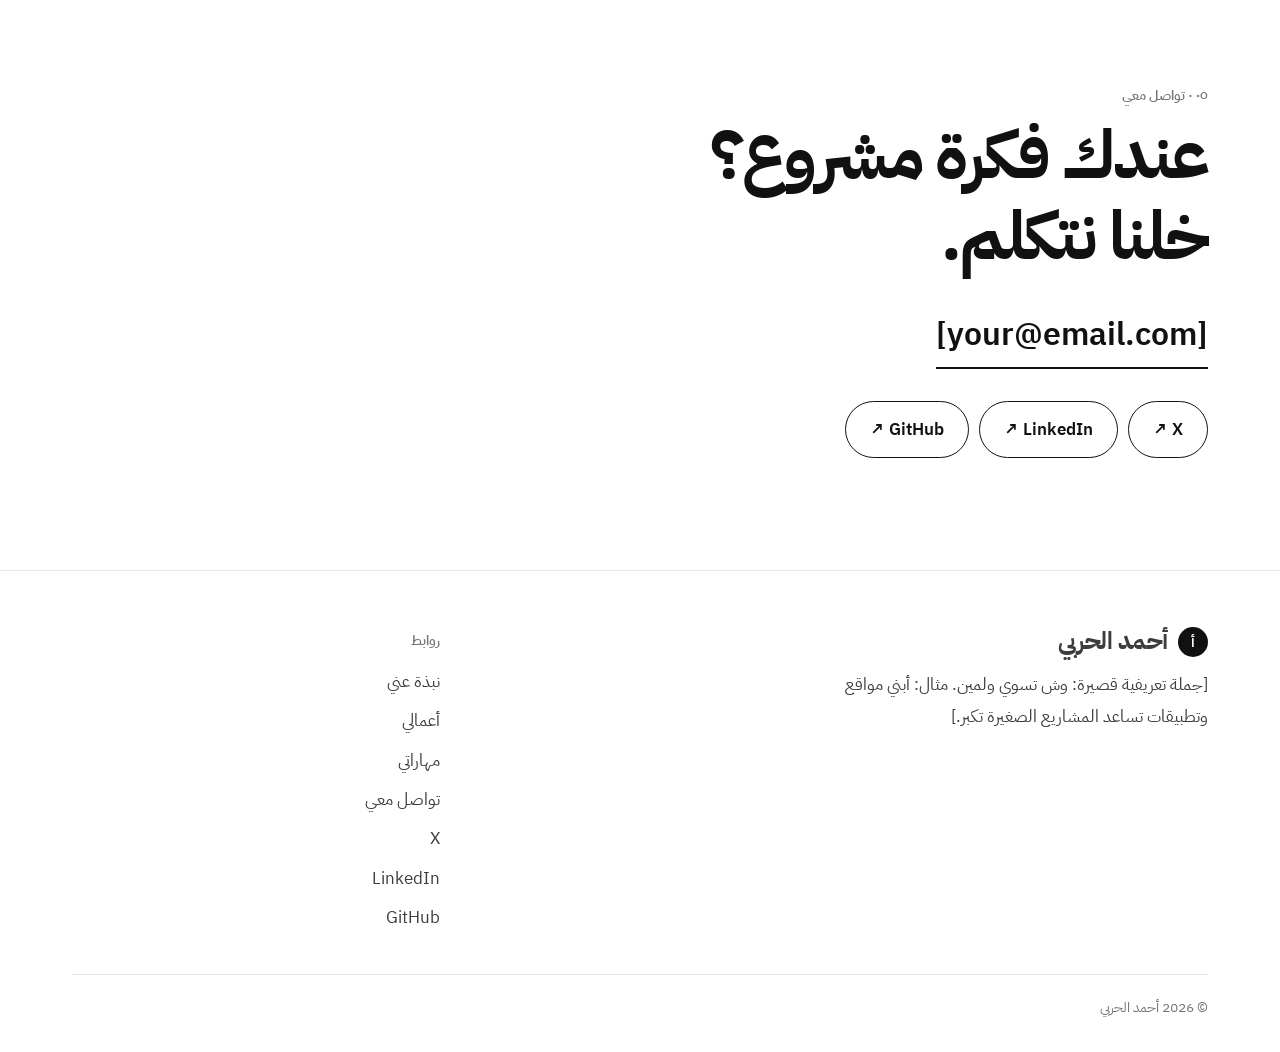
==== commit 2a3dd511: "Remove the blog and delivery apps directory The site is now a single-page personal portfolio. Remove" ====
--- a/index.html
+++ b/index.html
@@ -66,21 +66,10 @@
       </div>
     </section>
 
-    <!-- المقالات -->
-    <section id="articles" class="soft reveal">
-      <div class="container">
-        <div class="sec-head">
-          <div><div class="eyebrow">٠٥</div><h2>أحدث مقالاتي</h2></div>
-          <a href="blog.html" class="btn btn-ghost">كل المقالات ←</a>
-        </div>
-        <div class="posts" id="pfPosts"></div>
-      </div>
-    </section>
-
     <!-- التواصل -->
     <section id="contact" class="reveal">
       <div class="container contact">
-        <div class="eyebrow">٠٦ · تواصل معي</div>
+        <div class="eyebrow">٠٥ · تواصل معي</div>
         <h2>عندك فكرة مشروع؟<br />خلنا نتكلم.</h2>
         <a class="contact-email" id="pfEmail" href="#"></a>
         <div class="contact-links" id="pfLinks"></div>
--- a/css/style.css
+++ b/css/style.css
@@ -1,5 +1,5 @@
 /* ============================================
-   المدونة — تصميم تحريري بسيط (أبيض وأسود)
+   الموقع — تصميم تحريري بسيط (أبيض وأسود)
    ============================================ */
 
 :root {
@@ -95,182 +95,22 @@
 .eyebrow { color: var(--muted); font-weight: 600; font-size: .9rem; margin-bottom: 2px; }
 .soft { background: var(--bg-soft); }
 
-/* Ticker: شريط نصائح هادئ */
-.ticker { border-bottom: 1px solid var(--line); overflow: hidden; padding: 14px 0; }
-.ticker-track { display: flex; gap: 56px; width: max-content; animation: marquee 50s linear infinite; }
-.ticker-track span { color: var(--ink-soft); white-space: nowrap; font-weight: 500; }
-.ticker-track span::before { content: "—"; margin-inline-end: 12px; color: var(--muted); }
-@keyframes marquee { to { transform: translateX(50%); } }
+
 @media (prefers-reduced-motion: reduce) { *, *::before, *::after { animation: none !important; transition: none !important; } }
 
-/* Tabs */
-.menu-tabs { display: flex; gap: 8px; overflow-x: auto; scrollbar-width: none; margin-bottom: 8px; }
-.menu-tabs::-webkit-scrollbar { display: none; }
-.menu-tab { padding: 8px 18px; border-radius: 999px; border: 1px solid var(--line); font-weight: 500; white-space: nowrap; transition: .2s; }
-.menu-tab:hover { border-color: var(--ink); }
-.menu-tab.active { background: var(--ink); color: var(--bg); border-color: var(--ink); }
-.menu-tab .count { color: var(--muted); font-size: .8rem; margin-inline-start: 4px; }
-.menu-tab.active .count { color: inherit; opacity: .6; }
-
-/* ---------- Post cards ---------- */
-.posts { display: grid; grid-template-columns: repeat(3, 1fr); gap: 48px 32px; margin-top: 32px; }
-@media (max-width: 980px) { .posts { grid-template-columns: repeat(2, 1fr); } }
-@media (max-width: 620px) { .posts { grid-template-columns: 1fr; gap: 36px; } }
-.post { display: flex; flex-direction: column; gap: 14px; }
-.post-cover { aspect-ratio: 4/3; border-radius: 6px; position: relative; overflow: hidden; display: flex; align-items: flex-end; padding: 18px; color: #fff; }
-.post-cover .emoji { position: absolute; top: 50%; left: 50%; transform: translate(-50%, -55%); font-size: 4.2rem; transition: transform .4s; }
-.post:hover .post-cover .emoji { transform: translate(-50%, -55%) scale(1.08); }
-.post-cover .cover-label { position: relative; font-weight: 700; font-size: 1rem; opacity: .9; }
-.post-cover .eta { display: none; }
-.post-body { display: flex; flex-direction: column; gap: 8px; }
-.post-body h3 { font-size: 1.3rem; transition: opacity .2s; }
-.post:hover h3 { text-decoration: underline; text-underline-offset: 6px; text-decoration-thickness: 1px; }
-.post-body p { color: var(--ink-soft); font-size: .98rem; display: -webkit-box; -webkit-line-clamp: 3; -webkit-box-orient: vertical; overflow: hidden; }
-.receipt { display: flex; gap: 14px; font-size: .85rem; color: var(--muted); }
-.receipt b { display: none; }
-
-.post.featured { grid-column: 1 / -1; display: grid; grid-template-columns: 1.3fr 1fr; gap: 40px; align-items: center; padding-bottom: 48px; border-bottom: 1px solid var(--line); }
-.post.featured .post-cover { aspect-ratio: 16/10; }
-.post.featured .post-cover .emoji { font-size: 7rem; }
-.post.featured h3 { font-size: clamp(1.7rem, 3.2vw, 2.6rem); line-height: 1.25; }
-.post.featured .post-body p { font-size: 1.1rem; -webkit-line-clamp: 4; }
-@media (max-width: 800px) { .post.featured { grid-template-columns: 1fr; gap: 18px; } }
-
+/* أغلفة ملونة */
 .bg-orange { background: var(--c1); } .bg-mint { background: var(--c2); } .bg-sky { background: var(--c3); }
 .bg-sun { background: var(--c4); } .bg-lilac { background: var(--c5); } .bg-rose { background: var(--c6); }
 
-/* ---------- Apps ---------- */
-.apps { display: grid; grid-template-columns: repeat(4, 1fr); border-top: 1px solid var(--line); border-inline-start: 1px solid var(--line); }
-@media (max-width: 980px) { .apps { grid-template-columns: repeat(2, 1fr); } }
-@media (max-width: 480px) { .apps { grid-template-columns: 1fr; } }
-.app { padding: 24px; border-bottom: 1px solid var(--line); border-inline-end: 1px solid var(--line); display: flex; flex-direction: column; gap: 10px; transition: background .2s; }
-.app:hover { background: var(--bg-soft); }
-.app-top { display: flex; gap: 12px; align-items: center; }
-.app-icon { width: 44px; height: 44px; border-radius: 50%; display: grid; place-items: center; font-weight: 700; color: #fff; }
-.app h4 { font-size: 1.1rem; }
-.app .type { font-size: .82rem; color: var(--muted); }
-.app p { font-size: .92rem; color: var(--ink-soft); }
-.app .tags { display: flex; gap: 6px; flex-wrap: wrap; margin-top: auto; }
-
-.compare-wrap { overflow-x: auto; }
-table.compare { width: 100%; border-collapse: collapse; min-width: 640px; }
-.compare th, .compare td { padding: 16px 12px; text-align: start; border-bottom: 1px solid var(--line); }
-.compare th { font-size: .85rem; color: var(--muted); font-weight: 600; border-bottom: 2px solid var(--ink); }
-.compare td.yes { color: var(--good); font-weight: 600; }
-.compare td.no { color: var(--muted); }
-
-/* ---------- Newsletter ---------- */
-.newsletter { background: var(--ink); color: var(--bg); border-radius: 8px; padding: 56px; display: grid; grid-template-columns: 1.2fr 1fr; gap: 32px; align-items: center; }
-.newsletter h2 { font-size: clamp(1.7rem, 3.5vw, 2.4rem); }
-.newsletter p { opacity: .7; margin-top: 8px; }
-.nl-form { display: flex; gap: 8px; border-bottom: 1px solid color-mix(in srgb, var(--bg) 40%, transparent); padding-bottom: 6px; }
-.nl-form input { flex: 1; min-width: 0; border: 0; background: transparent; padding: 10px 0; outline: none; color: var(--bg); }
-.nl-form input::placeholder { color: var(--bg); opacity: .5; }
-.nl-form .btn { background: var(--bg); color: var(--ink); border-color: var(--bg); }
-.nl-msg { margin-top: 10px; font-size: .9rem; min-height: 1.4em; }
-@media (max-width: 800px) { .newsletter { grid-template-columns: 1fr; padding: 32px 22px; } }
-
 /* ---------- Footer ---------- */
 .site-footer { border-top: 1px solid var(--line); padding: 56px 0 32px; margin-top: 32px; color: var(--ink-soft); }
-.foot-grid { display: grid; grid-template-columns: 2fr 1fr 1fr; gap: 32px; }
+.foot-grid { display: grid; grid-template-columns: 2fr 1fr; gap: 32px; }
 .foot-grid h5 { font-size: .9rem; color: var(--muted); font-weight: 600; margin-bottom: 12px; }
 .foot-grid ul { list-style: none; display: grid; gap: 8px; }
 .foot-grid a:hover { color: var(--ink); text-decoration: underline; }
 .copy { margin-top: 40px; padding-top: 20px; border-top: 1px solid var(--line); font-size: .85rem; color: var(--muted); display: flex; justify-content: space-between; flex-wrap: wrap; gap: 8px; }
 @media (max-width: 700px) { .foot-grid { grid-template-columns: 1fr; } }
 
-/* ---------- Article ---------- */
-.tracker { position: sticky; top: 72px; z-index: 40; background: var(--bg); border-bottom: 1px solid var(--line); }
-.tracker-inner { display: flex; align-items: center; gap: 28px; height: 64px; }
-.tracker-status { min-width: 180px; font-size: .88rem; font-weight: 600; display: flex; gap: 10px; align-items: center; }
-.tracker-status .dot { width: 7px; height: 7px; border-radius: 50%; background: var(--ink); flex: none; animation: pulse 1.6s ease-in-out infinite; }
-.status-text { transition: opacity .18s, transform .18s; }
-.status-text.out { opacity: 0; transform: translateY(-4px); }
-@keyframes pulse { 50% { opacity: .2; transform: scale(.7); } }
-@media (max-width: 560px) { .tracker-inner { gap: 16px; } .tracker-status { min-width: 0; font-size: .8rem; } }
-
-/* مكوّن التتبع */
-.track { position: relative; flex: 1; height: 40px; margin-inline-end: 22px; }
-.track-line { position: absolute; inset-inline: 0; top: 50%; height: 2px; background: var(--line); border-radius: 2px; overflow: hidden; }
-.track-fill { position: absolute; inset: 0; background: var(--ink); transform: scaleX(0); transform-origin: right; }
-.stop { position: absolute; top: 50%; inset-inline-start: calc(var(--at) * 100%); translate: 50% -50%; }
-.stop i { display: block; width: 9px; height: 9px; border-radius: 50%; background: var(--bg); border: 2px solid var(--line); transition: border-color .3s, background .3s, scale .3s; }
-.stop.passed i { border-color: var(--ink); background: var(--ink); scale: 1.15; }
-.stop em { position: absolute; top: 14px; left: 50%; translate: -50% 0; font-style: normal; font-size: .72rem; white-space: nowrap; color: var(--muted); transition: color .3s; }
-.stop.passed em { color: var(--ink); }
-.stop:first-of-type em { left: auto; right: 0; translate: 0 0; }
-.track-home { position: absolute; inset-inline-end: -22px; top: 50%; translate: 0 -55%; width: 20px; color: var(--muted); transition: color .3s; }
-.track-home .check { stroke-dasharray: 12; stroke-dashoffset: 12; transition: stroke-dashoffset .5s .15s ease; }
-.track.arrived .track-home { color: var(--ink); }
-.track.arrived .track-home .check { stroke-dashoffset: 0; }
-.track.arrived .track-home svg { animation: land .5s ease; }
-@keyframes land { 40% { transform: translateY(-4px); } }
-.track-rider { position: absolute; top: 50%; inset-inline-start: 0; width: 40px; margin-top: -29px; margin-inline-start: -20px; color: var(--ink); will-change: transform; }
-.track-rider svg { display: block; transition: transform .3s; }
-.track.reverse .track-rider svg { transform: scaleX(-1); }
-.track.arrived .track-rider { opacity: 0; transition: opacity .3s .2s; }
-.track-rider .wheel { transform-box: fill-box; transform-origin: center; }
-.track.moving .track-rider .wheel { animation: spin .5s linear infinite; }
-.track.moving .track-rider svg { animation: bob .35s ease-in-out infinite; }
-.track-rider .speed { opacity: 0; transition: opacity .2s; }
-.track.moving .track-rider .speed { opacity: .6; }
-@keyframes spin { to { transform: rotate(-360deg); } }
-@keyframes bob { 50% { translate: 0 -1.5px; } }
-@media (max-width: 700px) { .tracker .stop em { display: none; } }
-
-/* تتبع الصفحة الرئيسية */
-.hero-track { margin-top: 48px; padding: 20px 24px 30px; border: 1px solid var(--line); border-radius: 8px; }
-.hero-track-head { display: flex; justify-content: space-between; align-items: center; gap: 12px; margin-bottom: 14px; font-size: .9rem; }
-.hero-track-head .status-text { font-weight: 600; }
-.hero-track-head small { color: var(--muted); }
-.hero-track .track { margin-inline-end: 26px; }
-.hero-track .stop em { font-size: .8rem; }
-
-.article-hero { padding: 56px 0 32px; display: flex; flex-direction: column; }
-.article-hero > :not(.cover) { max-width: 820px; }
-.article-hero h1 { font-size: clamp(2rem, 5vw, 3.4rem); line-height: 1.2; letter-spacing: -0.02em; margin: 14px 0 18px; }
-.article-hero .cover { order: 9; border-radius: 6px; height: clamp(220px, 40vw, 440px); display: grid; place-items: center; font-size: 7rem; margin-top: 32px; }
-.meta { display: flex; gap: 20px; flex-wrap: wrap; color: var(--muted); font-size: .92rem; padding-top: 16px; border-top: 1px solid var(--line); }
-.article-layout { display: grid; grid-template-columns: minmax(0, 1fr) 260px; gap: 64px; align-items: start; }
-@media (max-width: 960px) { .article-layout { grid-template-columns: 1fr; } .toc { display: none; } }
-.prose { font-size: 1.15rem; max-width: 700px; }
-.prose h2 { font-size: 1.75rem; margin: 44px 0 14px; scroll-margin-top: 130px; }
-.prose p { margin-bottom: 20px; color: var(--ink-soft); }
-.prose ul, .prose ol { margin: 0 0 22px; padding-inline-start: 24px; color: var(--ink-soft); }
-.prose li { margin-bottom: 10px; }
-.prose strong { color: var(--ink); }
-.prose a { text-decoration: underline; text-underline-offset: 4px; }
-.callout { display: flex; gap: 14px; border-inline-start: 3px solid var(--ink); background: var(--bg-soft); padding: 18px 20px; margin: 28px 0; }
-.callout p { margin: 0; color: var(--ink); }
-.toc { position: sticky; top: 130px; }
-.toc h4 { font-size: .85rem; color: var(--muted); font-weight: 600; margin-bottom: 12px; }
-.toc ol { list-style: none; border-inline-start: 1px solid var(--line); }
-.toc a { display: block; padding: 8px 16px; font-size: .93rem; color: var(--muted); border-inline-start: 2px solid transparent; margin-inline-start: -1px; line-height: 1.6; }
-.toc a:hover { color: var(--ink); }
-.toc a.active { color: var(--ink); border-color: var(--ink); font-weight: 600; }
-.rate { margin-top: 48px; border-top: 1px solid var(--line); padding-top: 32px; text-align: center; }
-.stars { display: flex; justify-content: center; gap: 6px; margin-top: 12px; direction: ltr; }
-.stars button { font-size: 1.8rem; filter: grayscale(1); opacity: .35; transition: .15s; }
-.stars button.on { filter: none; opacity: 1; }
-.delivered { display: none; margin-top: 40px; text-align: center; padding: 28px; border: 1px solid var(--line); border-radius: 8px; }
-.delivered.show { display: block; animation: pop .4s ease; }
-@keyframes pop { from { transform: translateY(8px); opacity: 0; } }
-
-/* Search */
-.search-box { display: flex; align-items: center; gap: 8px; border-bottom: 1px solid var(--ink); padding: 4px 0; max-width: 320px; width: 100%; }
-.search-box input { border: 0; outline: none; background: transparent; padding: 6px 0; flex: 1; min-width: 0; }
-.empty { text-align: center; color: var(--muted); padding: 48px 0; grid-column: 1 / -1; }
-
-.page-hero { padding: 64px 0 24px; }
-.page-hero h1 { font-size: clamp(2.2rem, 6vw, 4rem); letter-spacing: -0.03em; }
-.page-hero p { color: var(--ink-soft); max-width: 640px; margin-top: 14px; font-size: 1.2rem; }
-
-.glossary { display: grid; grid-template-columns: repeat(3, 1fr); column-gap: 32px; border-top: 1px solid var(--line); }
-@media (max-width: 900px) { .glossary { grid-template-columns: 1fr 1fr; } }
-@media (max-width: 560px) { .glossary { grid-template-columns: 1fr; } }
-.term { padding: 24px 0; border-bottom: 1px solid var(--line); }
-.term b { display: block; font-size: 1.15rem; margin-bottom: 4px; }
-.term span { font-size: .95rem; color: var(--ink-soft); }
 
 /* ============================================
    الصفحة التعريفية
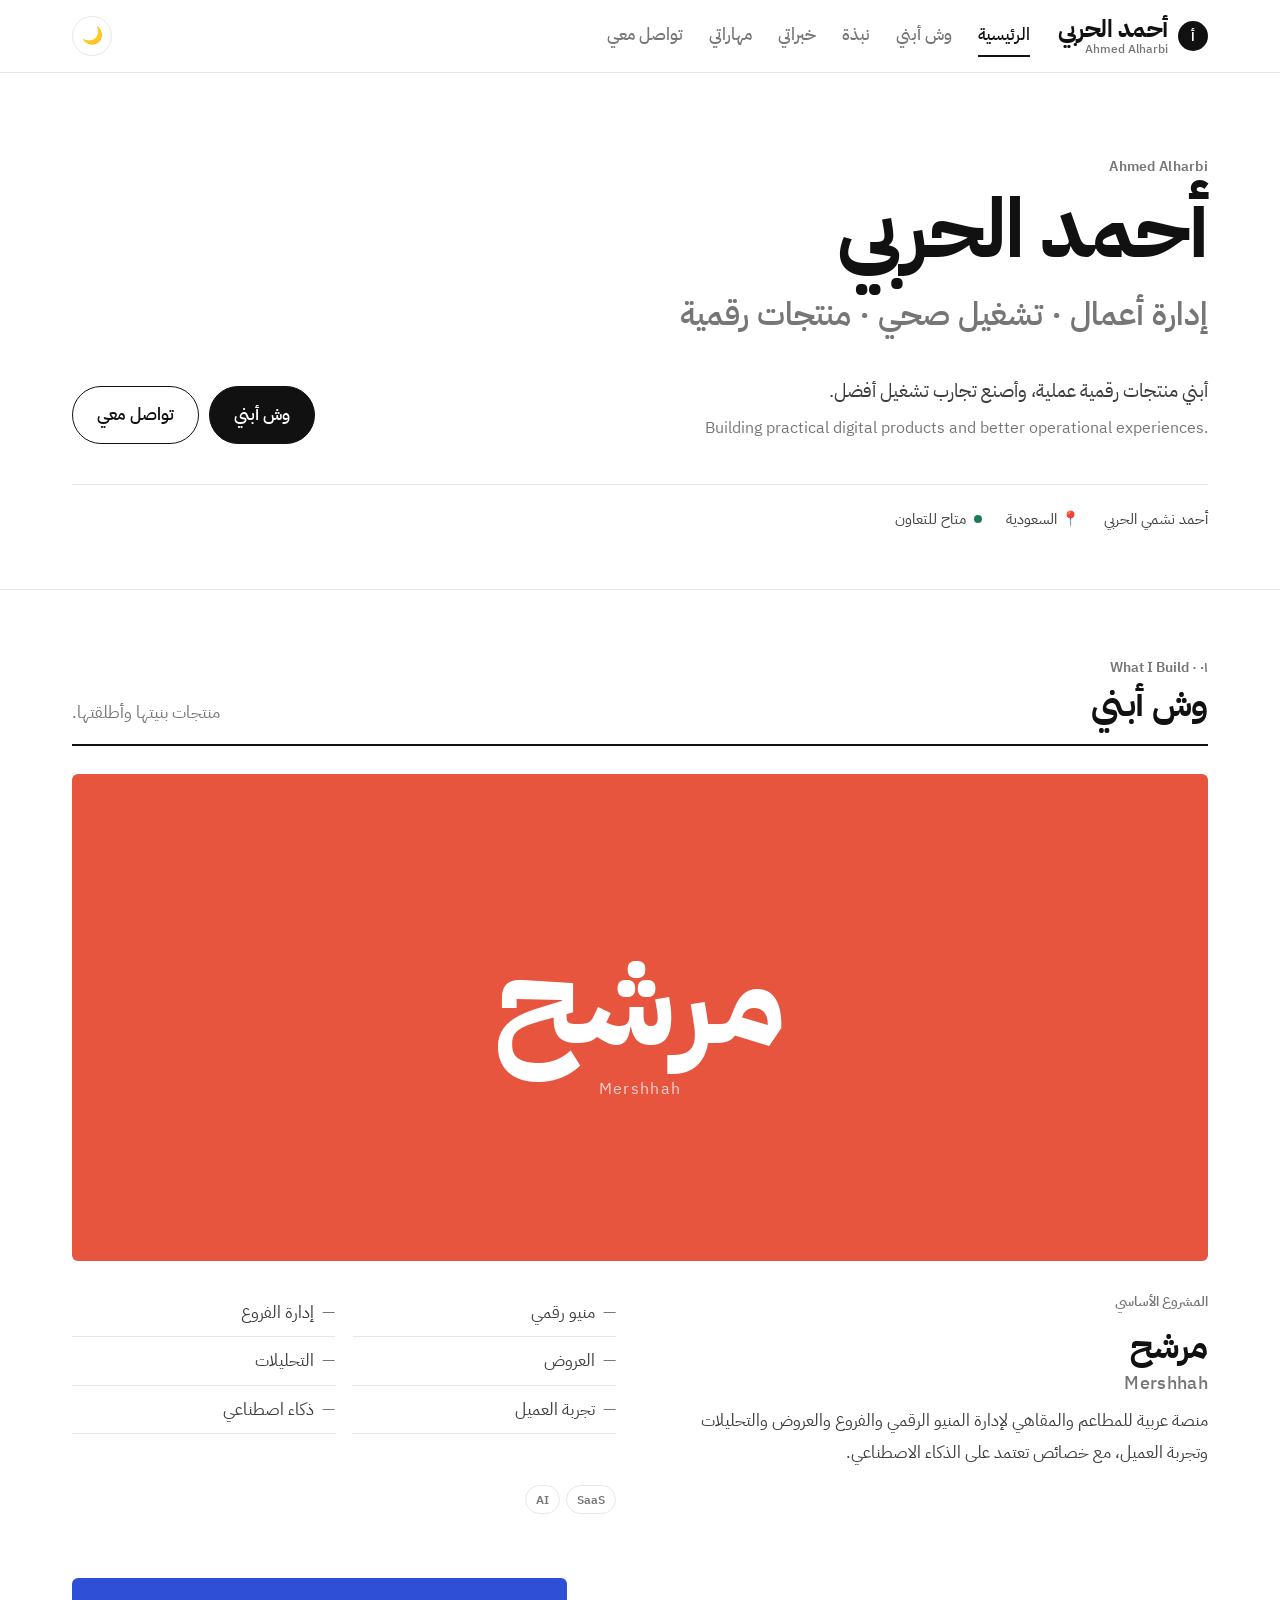
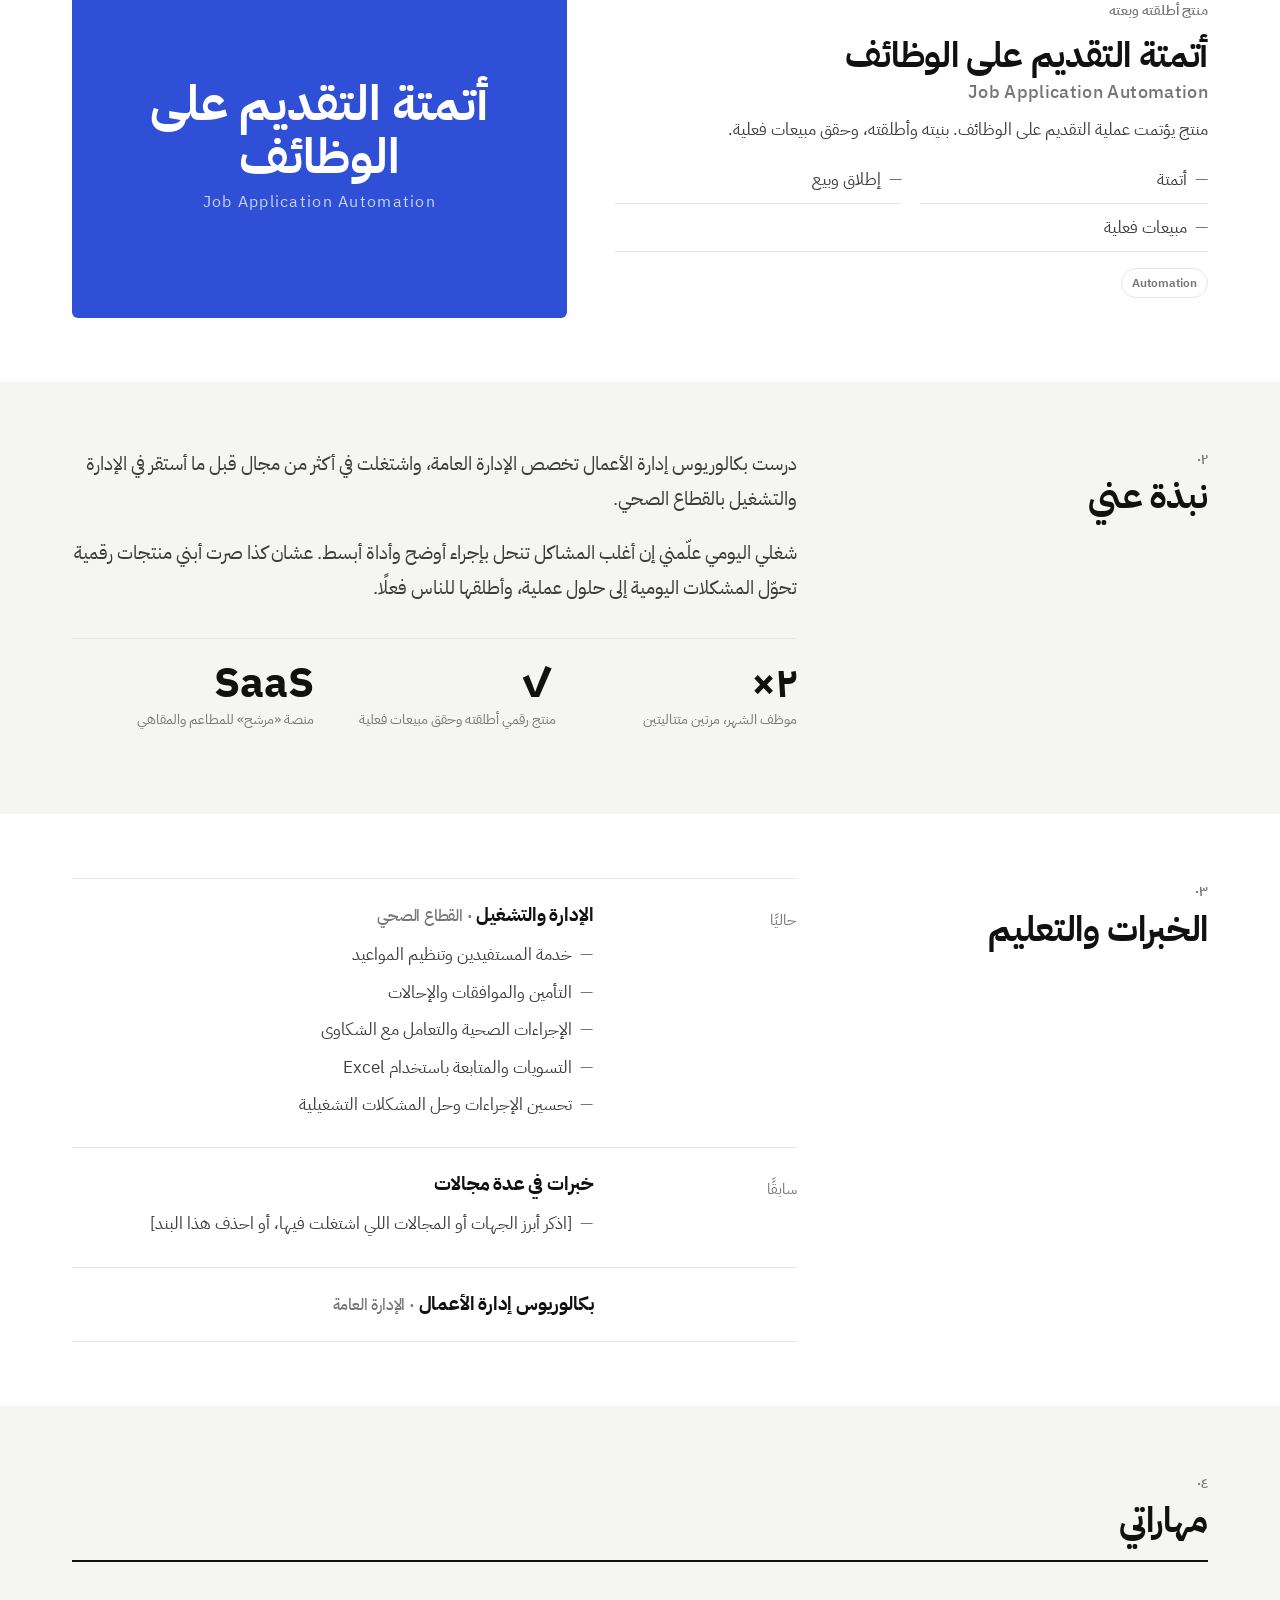
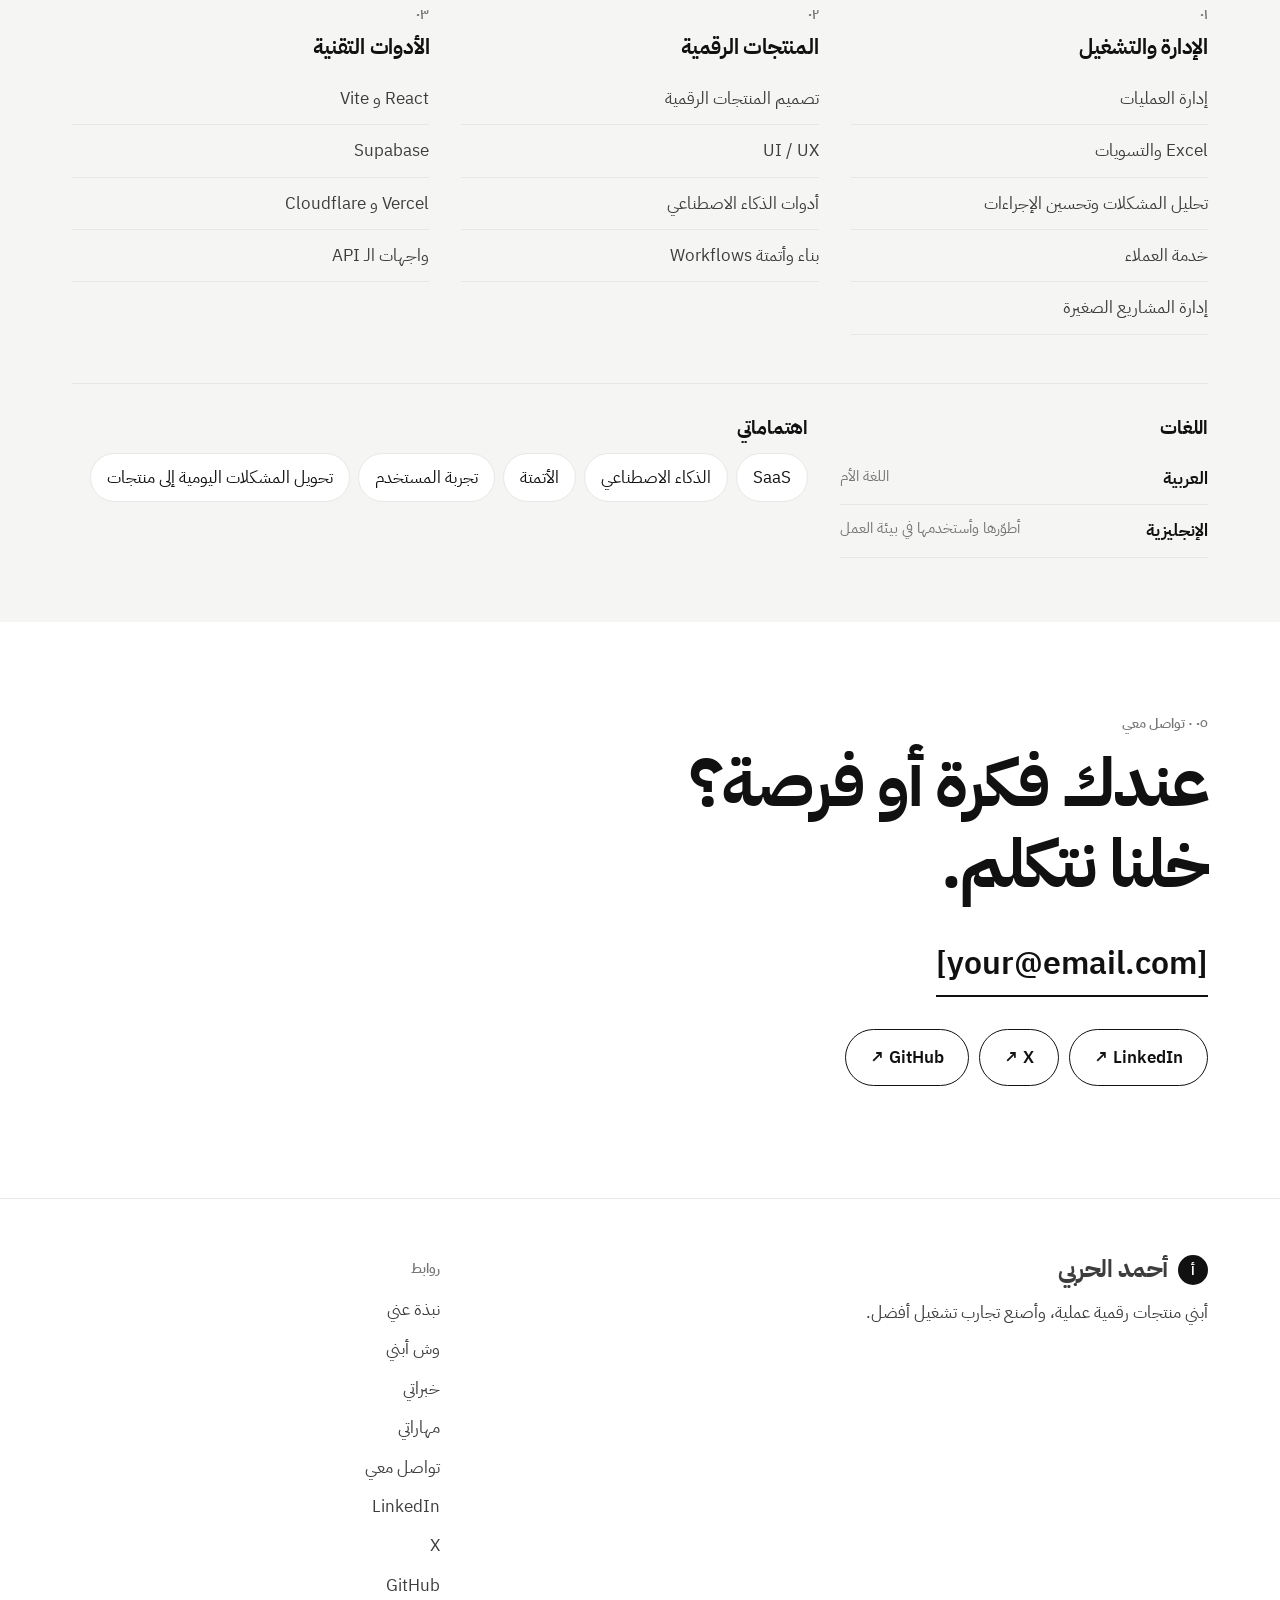
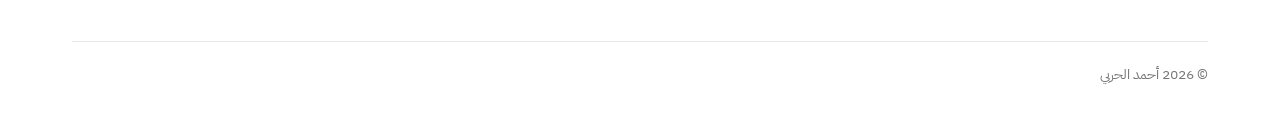
==== commit 265b6009: "Fill the portfolio with Ahmed's real profile Hero with Arabic and English name and tagline, a What I" ====
--- a/index.html
+++ b/index.html
@@ -3,8 +3,8 @@
 <head>
   <meta charset="UTF-8" />
   <meta name="viewport" content="width=device-width, initial-scale=1.0" />
-  <title>أحمد الحربي</title>
-  <meta name="description" content="الموقع الشخصي لأحمد الحربي: نبذة، مهارات، أعمال، ومقالات." />
+  <title>أحمد الحربي — Ahmed Alharbi</title>
+  <meta name="description" content="أحمد الحربي: إدارة أعمال، تشغيل صحي، ومنتجات رقمية. مؤسس منصة مرشح." />
   <link rel="icon" href="data:image/svg+xml,<svg xmlns='http://www.w3.org/2000/svg' viewBox='0 0 100 100'><text y='.9em' font-size='90'>🛵</text></svg>" />
   <link rel="preconnect" href="https://fonts.googleapis.com" />
   <link rel="preconnect" href="https://fonts.gstatic.com" crossorigin />
@@ -17,13 +17,16 @@
     <!-- الهيرو -->
     <section class="hero pf-hero">
       <div class="container">
-        <div class="eyebrow">مرحبًا، أنا</div>
+        <div class="eyebrow name-en" id="pfNameEn"></div>
         <h1 class="hero-title" id="pfName"></h1>
         <div class="pf-role" id="pfRole"></div>
         <div class="hero-sub">
-          <p id="pfIntro"></p>
+          <div>
+            <p id="pfIntro"></p>
+            <p class="intro-en" id="pfIntroEn" lang="en" dir="ltr"></p>
+          </div>
           <div class="hero-cta">
-            <a href="#work" class="btn btn-primary">شاهد أعمالي</a>
+            <a href="#work" class="btn btn-primary">وش أبني</a>
             <a href="#contact" class="btn btn-ghost">تواصل معي</a>
           </div>
         </div>
@@ -31,38 +34,42 @@
       </div>
     </section>
 
-    <!-- النبذة -->
-    <section id="about" class="reveal">
+    <!-- الأعمال -->
+    <section id="work" class="reveal">
+      <div class="container">
+        <div class="sec-head"><div><div class="eyebrow">٠١ · What I Build</div><h2>وش أبني</h2></div><p>منتجات بنيتها وأطلقتها.</p></div>
+        <div class="projects" id="pfWork"></div>
+      </div>
+    </section>
+
+    <!-- النبذة والإنجازات -->
+    <section id="about" class="soft reveal">
       <div class="container split">
-        <div class="split-head"><div class="eyebrow">٠١</div><h2>نبذة عني</h2></div>
+        <div class="split-head"><div class="eyebrow">٠٢</div><h2>نبذة عني</h2></div>
         <div>
           <div class="pf-about" id="pfAbout"></div>
-          <div class="stats" id="pfStats"></div>
+          <div class="stats" id="pfAchievements"></div>
         </div>
+      </div>
+    </section>
+
+    <!-- الخبرات -->
+    <section id="experience" class="reveal">
+      <div class="container split">
+        <div class="split-head"><div class="eyebrow">٠٣</div><h2>الخبرات والتعليم</h2></div>
+        <ol class="timeline" id="pfExp"></ol>
       </div>
     </section>
 
     <!-- المهارات -->
     <section id="skills" class="soft reveal">
       <div class="container">
-        <div class="sec-head"><div><div class="eyebrow">٠٢</div><h2>مهاراتي</h2></div></div>
+        <div class="sec-head"><div><div class="eyebrow">٠٤</div><h2>مهاراتي</h2></div></div>
         <div class="skills" id="pfSkills"></div>
-      </div>
-    </section>
-
-    <!-- الأعمال -->
-    <section id="work" class="reveal">
-      <div class="container">
-        <div class="sec-head"><div><div class="eyebrow">٠٣</div><h2>أعمالي</h2></div><p>مختارات من مشاريع اشتغلت عليها.</p></div>
-        <div class="projects" id="pfWork"></div>
-      </div>
-    </section>
-
-    <!-- الخبرات -->
-    <section id="experience" class="reveal">
-      <div class="container split">
-        <div class="split-head"><div class="eyebrow">٠٤</div><h2>الخبرات والتعليم</h2></div>
-        <ol class="timeline" id="pfExp"></ol>
+        <div class="extras">
+          <div><h3>اللغات</h3><ul class="langs" id="pfLangs"></ul></div>
+          <div><h3>اهتماماتي</h3><div class="interests" id="pfInterests"></div></div>
+        </div>
       </div>
     </section>
 
@@ -70,7 +77,7 @@
     <section id="contact" class="reveal">
       <div class="container contact">
         <div class="eyebrow">٠٥ · تواصل معي</div>
-        <h2>عندك فكرة مشروع؟<br />خلنا نتكلم.</h2>
+        <h2>عندك فكرة أو فرصة؟<br />خلنا نتكلم.</h2>
         <a class="contact-email" id="pfEmail" href="#"></a>
         <div class="contact-links" id="pfLinks"></div>
       </div>
--- a/css/style.css
+++ b/css/style.css
@@ -139,26 +139,61 @@
 .skill-group ul { list-style: none; }
 .skill-group li { padding: 10px 0; border-bottom: 1px solid var(--line); color: var(--ink-soft); }
 
-.projects { display: grid; grid-template-columns: 1fr 1fr; gap: 48px 32px; }
-@media (max-width: 760px) { .projects { grid-template-columns: 1fr; gap: 36px; } }
-.project { display: flex; flex-direction: column; gap: 16px; }
-.project-cover { aspect-ratio: 16/10; border-radius: 6px; display: grid; place-items: center; color: #fff; overflow: hidden; }
-.project-cover span { font-size: clamp(3rem, 8vw, 5.5rem); font-weight: 700; opacity: .9; transition: transform .5s cubic-bezier(.2,.7,.2,1); }
-.project:hover .project-cover span { transform: scale(1.08) translateY(-4px); }
-.project-top { display: flex; justify-content: space-between; align-items: baseline; gap: 12px; }
-.project-top h3 { font-size: 1.35rem; }
-.project:hover h3 { text-decoration: underline; text-underline-offset: 6px; text-decoration-thickness: 1px; }
-.project .year { color: var(--muted); font-size: .9rem; white-space: nowrap; }
-.project p { color: var(--ink-soft); margin: 6px 0 12px; }
-.project .tags { display: flex; gap: 6px; flex-wrap: wrap; }
+.name-en { letter-spacing: .02em; }
+.intro-en { font-size: 1rem !important; color: var(--muted) !important; margin-top: 6px; text-align: right; }
+
+/* المشاريع: صف لكل مشروع، والأول أكبر */
+.projects { display: grid; gap: 64px; }
+.project { display: grid; grid-template-columns: 1.2fr 1fr; gap: 48px; align-items: center; }
+.project:nth-child(even) .project-cover { order: 2; }
+.project-cover { aspect-ratio: 16/11; border-radius: 6px; display: flex; flex-direction: column; justify-content: center; align-items: center; gap: 4px; color: #fff; overflow: hidden; }
+.project-cover .cover-ar { font-size: clamp(1.8rem, 4vw, 3rem); font-weight: 700; line-height: 1.1; transition: transform .6s cubic-bezier(.2,.7,.2,1); text-align: center; padding: 0 16px; }
+.project-cover .cover-en { font-size: 1rem; letter-spacing: .08em; opacity: .75; }
+.project:hover .cover-ar { transform: scale(1.05); }
+.project.lead { grid-template-columns: 1fr; gap: 28px; }
+.project.lead .project-cover { aspect-ratio: 21/9; }
+.project.lead .cover-ar { font-size: clamp(3.4rem, 11vw, 8rem); }
+.project.lead .project-body { display: grid; grid-template-columns: 1fr 1fr; column-gap: 48px; }
+.project.lead .project-body > .chip, .project.lead h3 { grid-column: 1; }
+.project.lead .project-body > p { grid-column: 1; }
+.project.lead .points, .project.lead .tags, .project.lead .btn { grid-column: 2; }
+.project.lead .points { grid-row: 1 / span 3; align-self: start; }
+.project-body { display: flex; flex-direction: column; gap: 10px; align-items: flex-start; }
+.project-body h3 { font-size: clamp(1.5rem, 3vw, 2.2rem); }
+.project-body h3 small { display: block; font-size: .5em; color: var(--muted); font-weight: 500; letter-spacing: .02em; margin-top: 2px; }
+.project-body p { color: var(--ink-soft); font-size: 1.08rem; }
+.points { list-style: none; display: flex; flex-wrap: wrap; gap: 0 18px; width: 100%; }
+.points li { padding: 8px 0; border-bottom: 1px solid var(--line); flex: 1 1 40%; color: var(--ink-soft); }
+.points li::before { content: "—"; color: var(--muted); margin-inline-end: 8px; }
+.project .tags { display: flex; gap: 6px; flex-wrap: wrap; margin-top: 6px; }
+@media (max-width: 800px) {
+  .project, .project.lead .project-body { grid-template-columns: 1fr; gap: 18px; }
+  .project:nth-child(even) .project-cover { order: 0; }
+  .project.lead .project-body > * { grid-column: 1 !important; grid-row: auto !important; }
+  .project.lead .project-cover { aspect-ratio: 16/10; }
+}
+
+.stats span { display: block; line-height: 1.5; }
+.timeline ul { list-style: none; margin-top: 8px; }
+.timeline ul li { color: var(--ink-soft); padding: 3px 0; }
+.timeline ul li::before { content: "—"; color: var(--muted); margin-inline-end: 8px; }
+
+.extras { display: grid; grid-template-columns: 1fr 2fr; gap: 32px; margin-top: 48px; padding-top: 32px; border-top: 1px solid var(--line); }
+.extras h3 { font-size: 1.2rem; margin-bottom: 12px; }
+.langs { list-style: none; }
+.langs li { display: flex; justify-content: space-between; gap: 12px; padding: 10px 0; border-bottom: 1px solid var(--line); }
+.langs span { color: var(--muted); font-size: .92rem; text-align: end; }
+.interests { display: flex; flex-wrap: wrap; gap: 8px; }
+.pill { padding: 8px 16px; border: 1px solid var(--line); border-radius: 999px; background: var(--bg); }
+@media (max-width: 800px) { .extras { grid-template-columns: 1fr; } }
 
 .timeline { list-style: none; border-top: 1px solid var(--line); }
-.timeline li { display: grid; grid-template-columns: 180px 1fr; gap: 24px; padding: 24px 0; border-bottom: 1px solid var(--line); }
+.timeline > li { display: grid; grid-template-columns: 180px 1fr; gap: 24px; padding: 24px 0; border-bottom: 1px solid var(--line); }
 .timeline .period { color: var(--muted); font-size: .95rem; padding-top: 3px; }
 .timeline h3 { font-size: 1.2rem; }
 .timeline h3 small { font-weight: 500; color: var(--muted); font-size: 1rem; }
 .timeline p { color: var(--ink-soft); margin-top: 4px; }
-@media (max-width: 560px) { .timeline li { grid-template-columns: 1fr; gap: 4px; } }
+@media (max-width: 560px) { .timeline > li { grid-template-columns: 1fr; gap: 4px; } }
 
 .contact { text-align: start; padding-block: 24px 16px; }
 .contact h2 { font-size: clamp(2.2rem, 6vw, 4.2rem); line-height: 1.2; letter-spacing: -0.03em; margin: 8px 0 28px; }
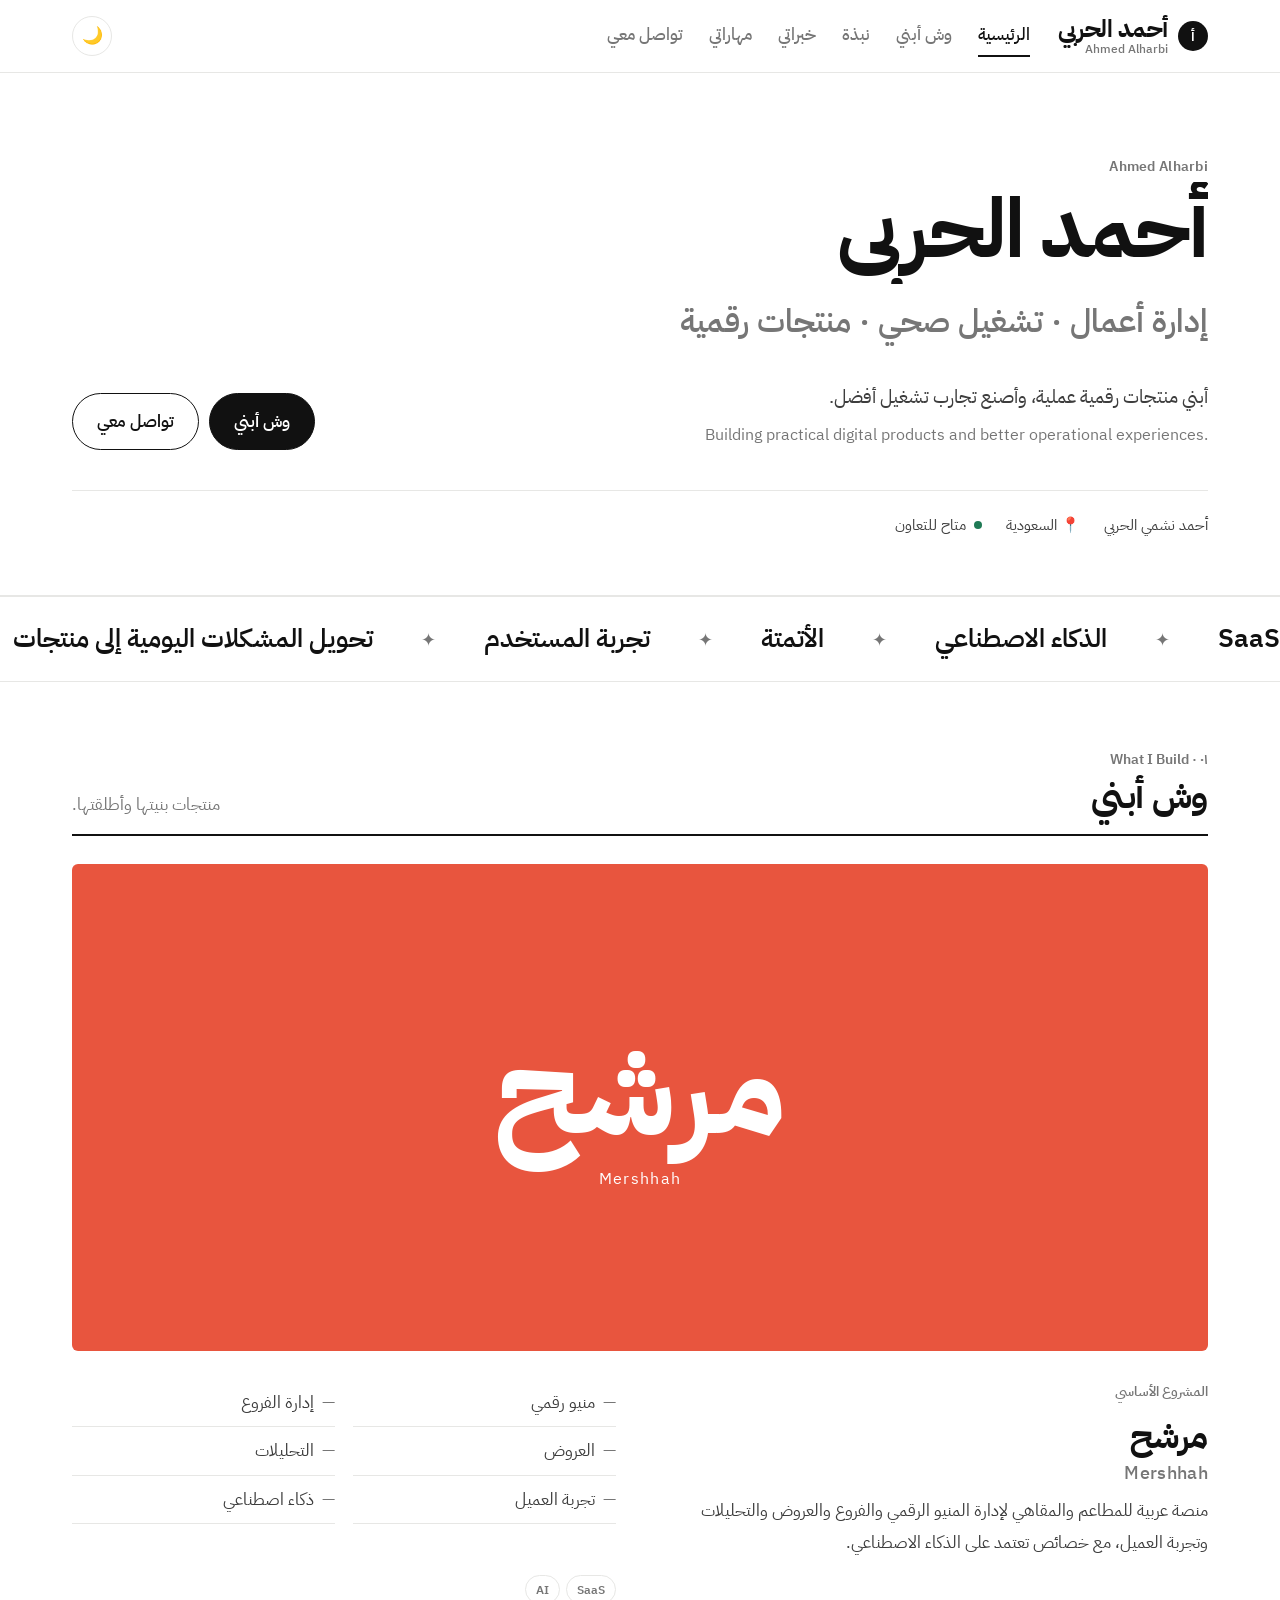
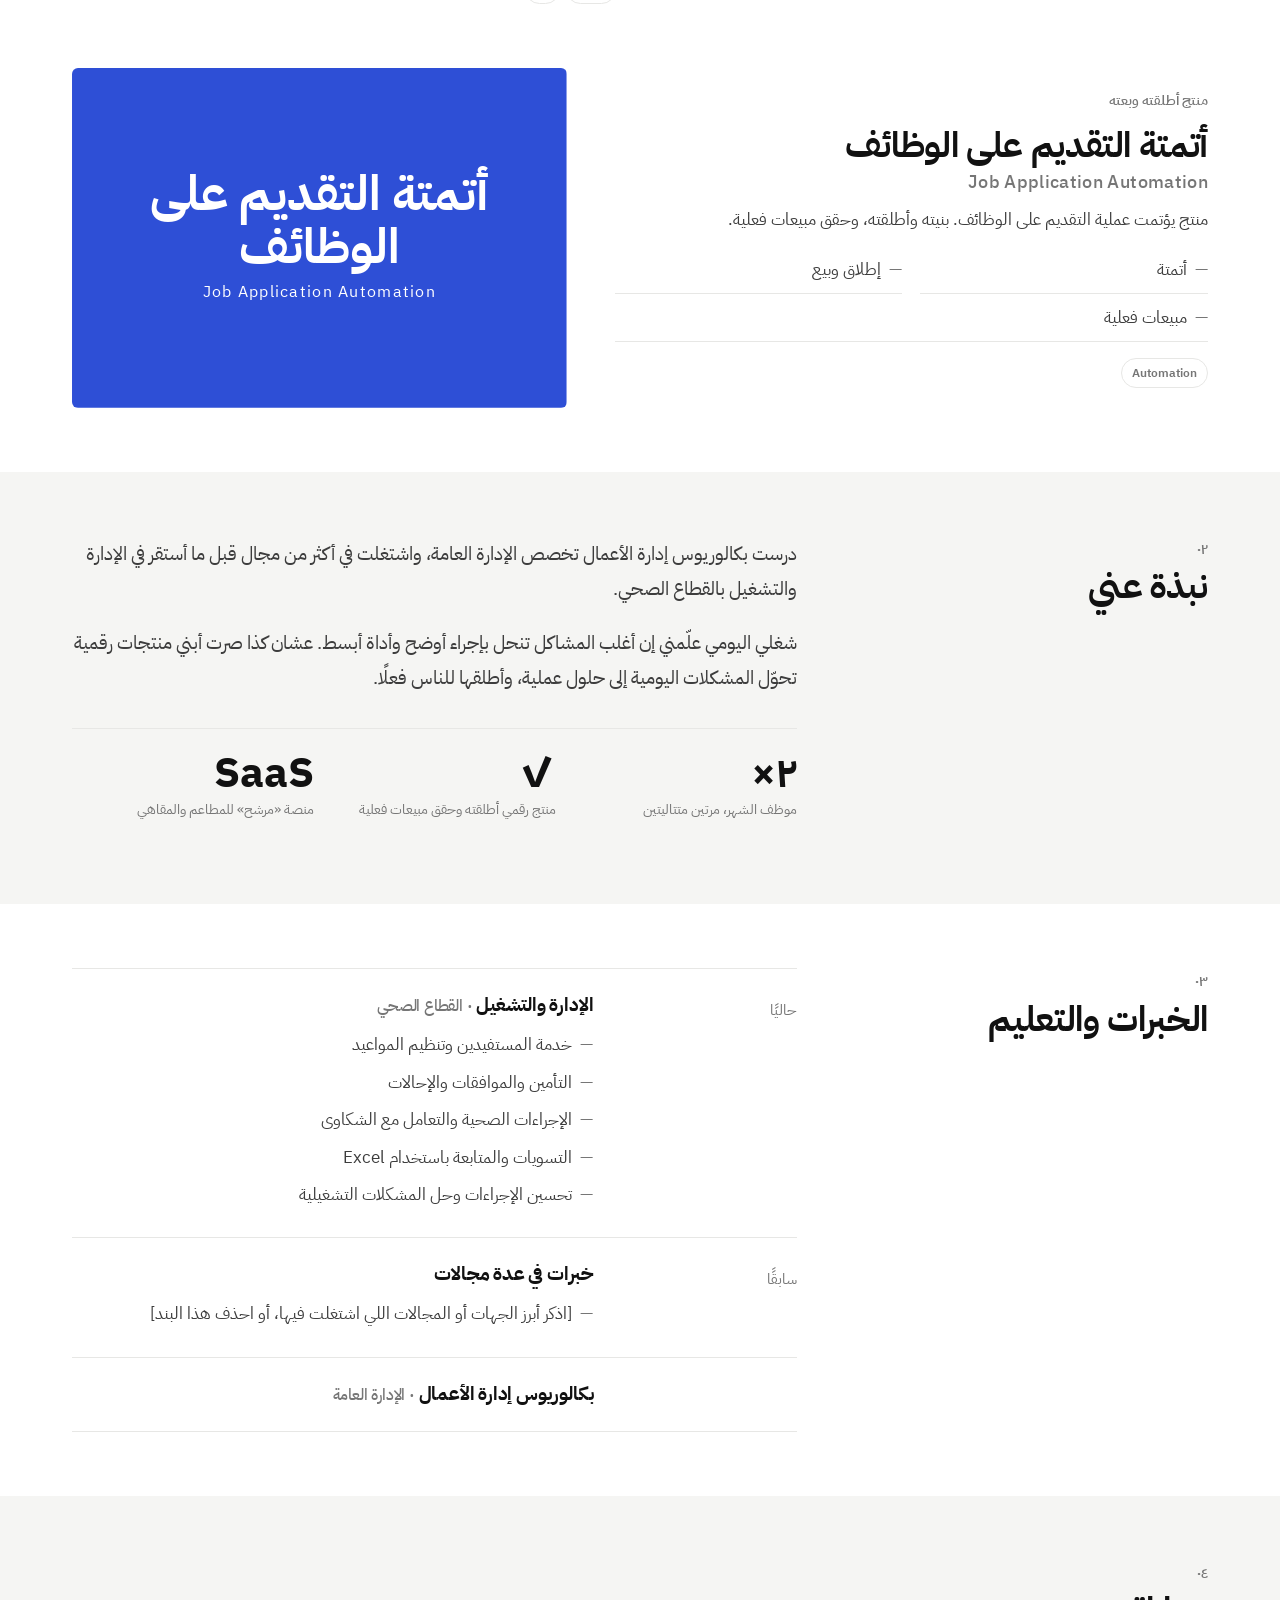
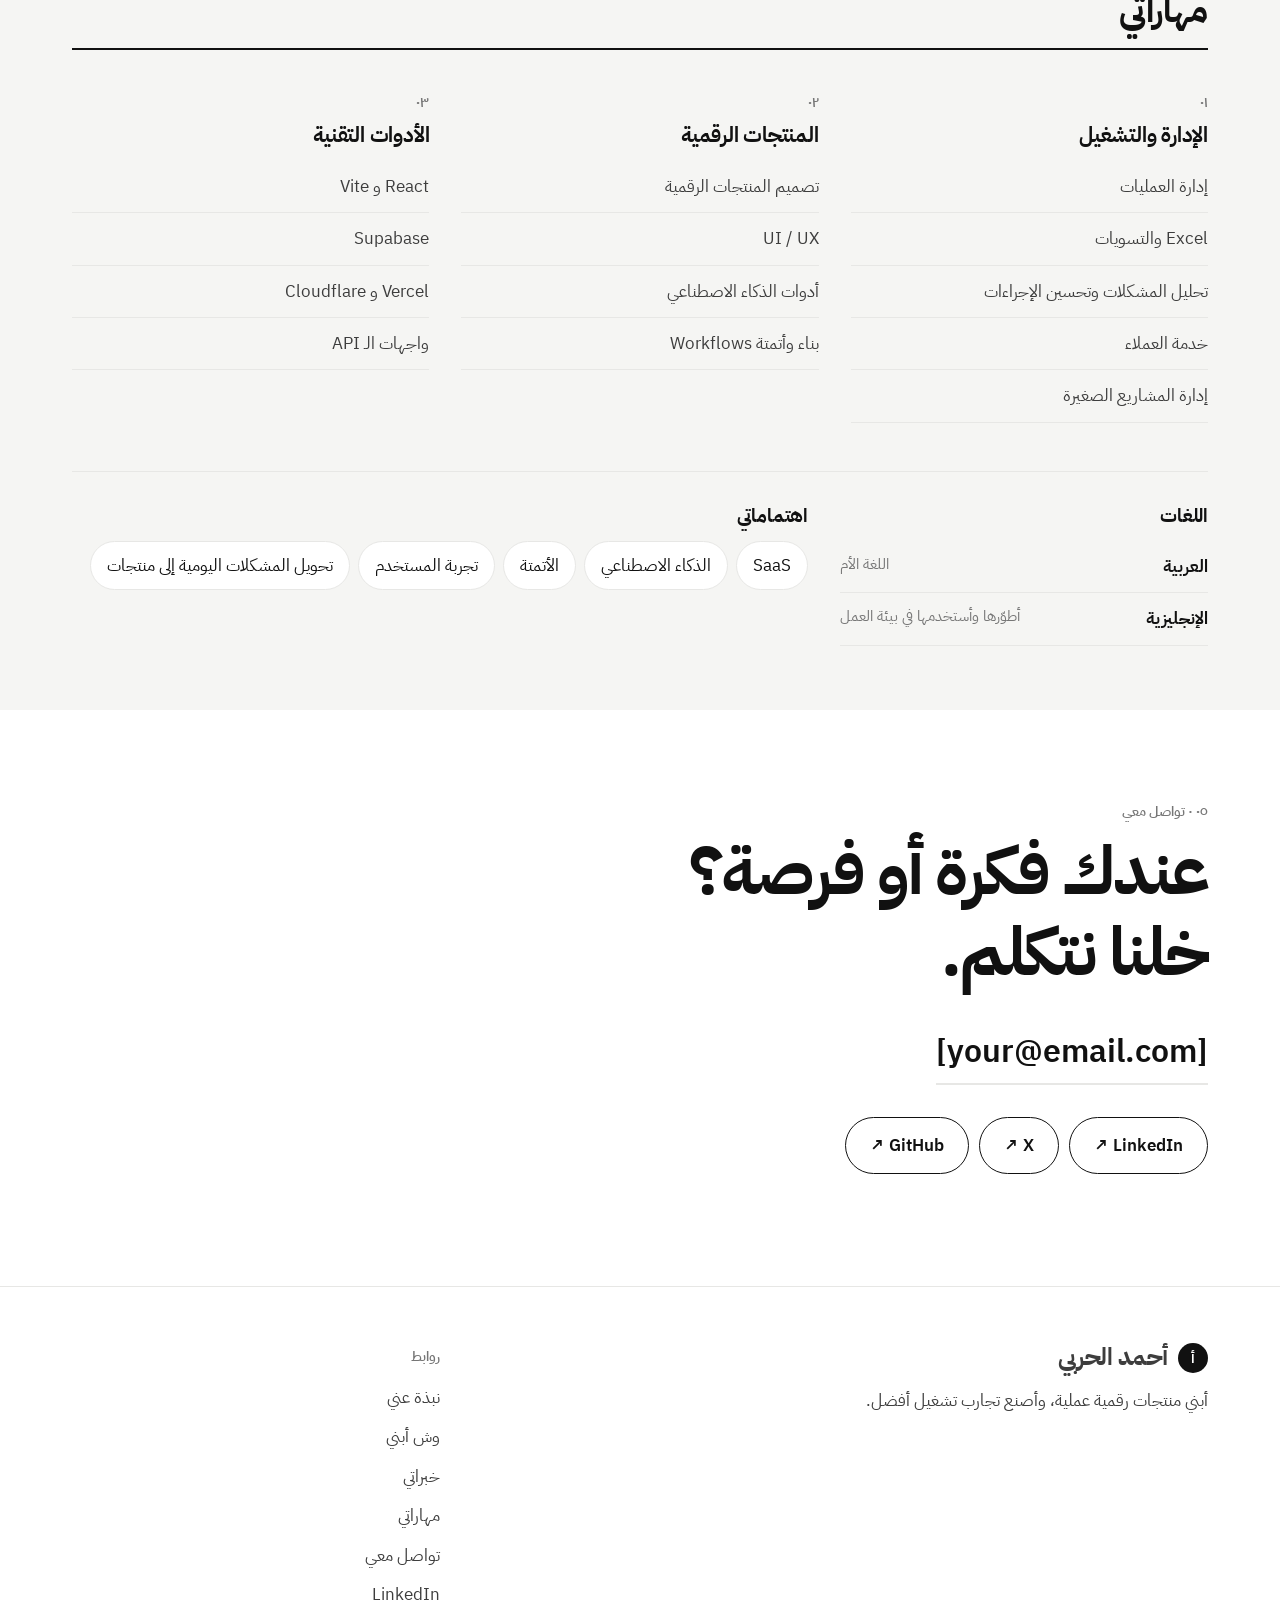
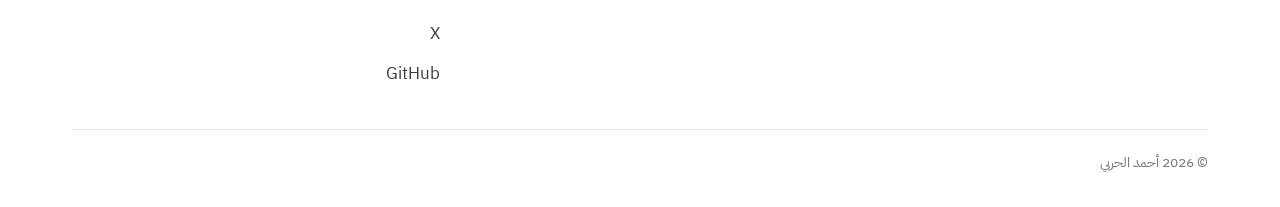
==== commit 4e43f444: "Add entrance and scroll animations to the portfolio Name rises in word by word under a mask, hero li" ====
--- a/index.html
+++ b/index.html
@@ -12,15 +12,16 @@
   <link rel="stylesheet" href="css/style.css" />
 <body data-page="home">
   <div id="header"></div>
+  <div class="progress" id="progress" aria-hidden="true"></div>
 
   <main id="main">
     <!-- الهيرو -->
     <section class="hero pf-hero">
       <div class="container">
-        <div class="eyebrow name-en" id="pfNameEn"></div>
+        <div class="eyebrow name-en intro-anim" style="--d:0" id="pfNameEn"></div>
         <h1 class="hero-title" id="pfName"></h1>
-        <div class="pf-role" id="pfRole"></div>
-        <div class="hero-sub">
+        <div class="pf-role intro-anim" style="--d:5" id="pfRole"></div>
+        <div class="hero-sub intro-anim" style="--d:7">
           <div>
             <p id="pfIntro"></p>
             <p class="intro-en" id="pfIntroEn" lang="en" dir="ltr"></p>
@@ -30,9 +31,12 @@
             <a href="#contact" class="btn btn-ghost">تواصل معي</a>
           </div>
         </div>
-        <div class="facts" id="pfFacts"></div>
+        <div class="facts intro-anim" style="--d:9" id="pfFacts"></div>
       </div>
     </section>
+
+    <!-- شريط الاهتمامات المتحرك -->
+    <div class="marquee" aria-hidden="true"><div class="marquee-track" id="pfMarquee"></div></div>
 
     <!-- الأعمال -->
     <section id="work" class="reveal">
--- a/css/style.css
+++ b/css/style.css
@@ -201,6 +201,79 @@
 .contact-email:hover { opacity: .6; }
 .contact-links { display: flex; gap: 10px; flex-wrap: wrap; margin-top: 32px; }
 
-.reveal { opacity: 0; transform: translateY(24px); transition: opacity .8s ease, transform .8s cubic-bezier(.2,.7,.2,1); }
-.reveal.in { opacity: 1; transform: none; }
-@media (prefers-reduced-motion: reduce) { .reveal { opacity: 1; transform: none; } }
+
+
+/* ============================================
+   الأنيميشن
+   ============================================ */
+:root { --ease: cubic-bezier(.2, .7, .2, 1); }
+
+/* شريط التقدم */
+.progress { position: fixed; top: 0; inset-inline: 0; height: 2px; background: var(--ink); transform: scaleX(0); transform-origin: right; z-index: 60; }
+
+/* دخول الهيرو */
+.w { display: inline-block; overflow: hidden; vertical-align: bottom; padding-bottom: .08em; }
+.w > span { display: inline-block; transform: translateY(110%); }
+.loaded .w > span { transform: none; transition: transform 1.1s var(--ease) calc(var(--d) * 120ms); }
+.intro-anim { opacity: 0; transform: translateY(18px); }
+.loaded .intro-anim { opacity: 1; transform: none; transition: opacity .9s ease calc(var(--d) * 90ms), transform .9s var(--ease) calc(var(--d) * 90ms); }
+.facts { position: relative; border-top-color: transparent; }
+.facts::before { content: ""; position: absolute; top: -1px; inset-inline: 0; height: 1px; background: var(--line); transform: scaleX(0); transform-origin: right; }
+.loaded .facts::before { transform: none; transition: transform 1.4s var(--ease) .9s; }
+
+/* شريط الكلمات المتحرك */
+.marquee { border-block: 1px solid var(--line); overflow: hidden; padding: 18px 0; }
+.marquee-track { display: flex; gap: 48px; width: max-content; animation: marquee 45s linear infinite; }
+.marquee:hover .marquee-track { animation-play-state: paused; }
+.marquee-track span { font-size: clamp(1.1rem, 2.4vw, 1.6rem); font-weight: 600; white-space: nowrap; color: var(--ink); }
+.marquee-track span::after { content: "✦"; margin-inline-start: 48px; font-size: .7em; color: var(--muted); vertical-align: middle; }
+@keyframes marquee { to { transform: translateX(50%); } }
+
+/* الأقسام */
+.reveal .sec-head, .reveal .split-head, .reveal .pf-about, .reveal .contact > * { opacity: 0; transform: translateY(20px); transition: opacity .9s ease, transform .9s var(--ease); }
+.reveal.in .sec-head, .reveal.in .split-head, .reveal.in .pf-about, .reveal.in .contact > * { opacity: 1; transform: none; }
+.reveal.in .pf-about { transition-delay: .15s; }
+.reveal.in .contact > :nth-child(2) { transition-delay: .1s; }
+.reveal.in .contact > :nth-child(3) { transition-delay: .2s; }
+.sec-head { border-bottom: 0; position: relative; }
+.sec-head::after { content: ""; position: absolute; bottom: 0; inset-inline: 0; height: 2px; background: var(--ink); transform: scaleX(0); transform-origin: right; transition: transform 1.2s var(--ease) .2s; }
+.reveal.in .sec-head::after { transform: none; }
+
+/* عناصر تظهر بالتتابع */
+.st { opacity: 0; transform: translateY(16px); transition: opacity .7s ease, transform .7s var(--ease); transition-delay: calc(var(--i) * 70ms + .15s); }
+.in .st, .in.st { opacity: 1; transform: none; }
+
+/* المشاريع: الغلاف ينفتح من الأسفل والاسم يستقر */
+.project.st { opacity: 1; transform: none; }
+.project-cover { clip-path: inset(100% 0 0 0); transition: clip-path 1.2s var(--ease); }
+.project.in .project-cover { clip-path: inset(0 0 0 0); }
+.project-cover .cover-ar, .project-cover .cover-en { transform: scale(1.15); opacity: 0; transition: transform 1.4s var(--ease) .25s, opacity 1s ease .25s; }
+.project.in .cover-ar, .project.in .cover-en { transform: none; opacity: 1; }
+.project.in:hover .cover-ar { transform: scale(1.05); transition-delay: 0s; }
+.project-body > * { opacity: 0; transform: translateY(14px); transition: opacity .8s ease, transform .8s var(--ease); }
+.project.in .project-body > * { opacity: 1; transform: none; }
+.project.in .project-body > :nth-child(2) { transition-delay: .35s; }
+.project.in .project-body > :nth-child(3) { transition-delay: .45s; }
+.project.in .project-body > :nth-child(n+4) { transition-delay: .55s; }
+.project.in .project-body > :first-child { transition-delay: .25s; }
+
+/* تفاعلات صغيرة */
+.btn { position: relative; overflow: hidden; isolation: isolate; }
+.btn-ghost:hover { background: transparent; color: var(--bg); }
+.btn-ghost::before { content: ""; position: absolute; inset: 0; background: var(--ink); transform: translateY(101%); transition: transform .45s var(--ease); z-index: -1; }
+.btn-ghost:hover::before { transform: none; }
+.pill { transition: background .3s, color .3s, border-color .3s, transform .3s var(--ease); }
+.pill:hover { background: var(--ink); color: var(--bg); border-color: var(--ink); transform: translateY(-2px); }
+.skill-group li { transition: padding .3s var(--ease), color .3s; }
+.skill-group li:hover { padding-inline-start: 10px; color: var(--ink); }
+.contact-email { background: linear-gradient(var(--ink), var(--ink)) no-repeat right bottom / 0 2px; border-bottom-color: var(--line); transition: background-size .5s var(--ease); }
+.contact-email:hover { background-size: 100% 2px; opacity: 1; }
+
+/* تقليل الحركة: كل شيء يظهر مباشرة */
+@media (prefers-reduced-motion: reduce) {
+  .w > span, .intro-anim, .st, .project-body > *, .project-cover .cover-ar, .project-cover .cover-en,
+  .reveal .sec-head, .reveal .split-head, .reveal .pf-about, .reveal .contact > * { opacity: 1 !important; transform: none !important; }
+  .project-cover { clip-path: none !important; }
+  .sec-head::after, .facts::before { transform: none !important; }
+  .progress { display: none; }
+}
